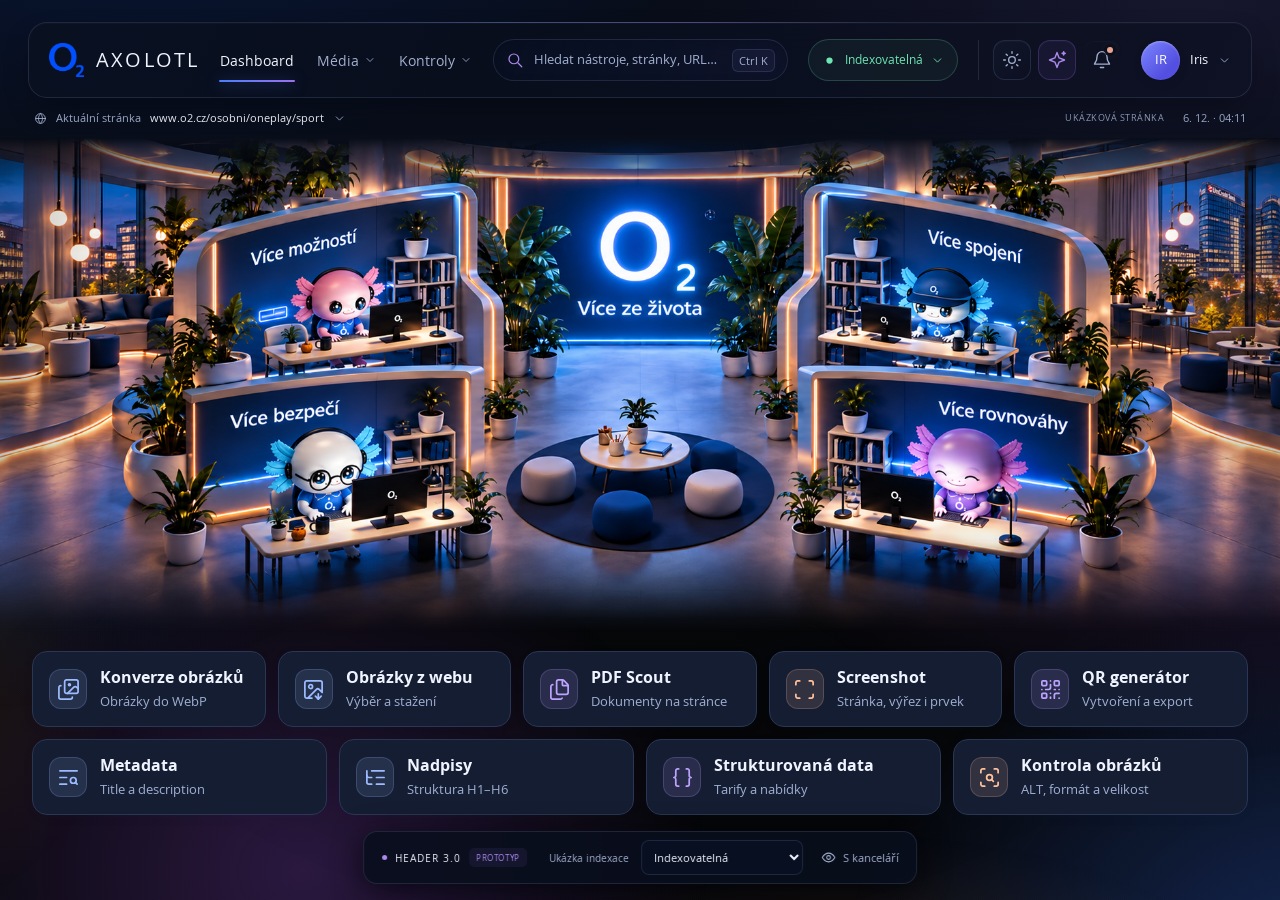
==== index.html @ 501d7411 "Publish selected header and Office fade prototype as the Pages home" ====
<!DOCTYPE html><html lang="cs" data-theme="dark" data-office-depth="soft"><head><meta charset="utf-8"><meta name="viewport" content="width=device-width,initial-scale=1"><title>O2 Axolotl · Header 3.0 — interaktivní prototyp</title><style>:root{--blue: #0050ff;--blue-hover: #0040e8;--navy: #00008c;--ink: #151d30;--text: #3d4658;--muted: #647086;--line: #e1e6ee;--pale: #f2f6ff;--soft: #d9e5ff;--cyan: #82dcfa;--green: #00a860;--red: #c1001f;--pink: #ffe0e6;--radius: 22px;--shadow: 0 5px 24px #18274505;color-scheme:light;--surface: #fff;--canvas: #eef0f4;--field: #f8faff}.target-favicon{display:block;width:24px;height:24px;object-fit:contain}*{box-sizing:border-box}body{margin:0;font-family:Inter,Segoe UI,Arial,sans-serif;color:var(--ink);background:var(--canvas);font-size:14px;line-height:1.5}button,input,select,textarea{font:inherit}button,a,input{touch-action:manipulation}button{cursor:pointer}button:disabled{cursor:not-allowed;opacity:.47}a{color:var(--theme-accent, var(--blue))}[hidden]{display:none!important}h1,h2,h3,p{margin:0}h1,h2,h3{color:var(--ink);letter-spacing:-.025em}h1{font-size:32px;line-height:1.2;font-weight:650}h2{font-size:20px;line-height:1.3;font-weight:650}h3{font-size:18px;font-weight:650}p{color:var(--text)}svg.icon{width:21px;height:21px;flex-shrink:0;vertical-align:middle}.small{font-size:14px}.muted{color:var(--muted)}.eyebrow{font-size:14px;letter-spacing:.12em;font-weight:700;color:var(--muted)}:focus-visible{outline:3px solid var(--cyan);outline-offset:3px}::selection{background:var(--soft);color:var(--theme-accent, var(--navy))}.startup{margin:12vh auto;max-width:650px;padding:40px;text-align:center;background:var(--theme-surface, white);border:1px solid var(--line);border-radius:var(--radius)}.startup h1{margin:15px}.startup p{margin-top:15px}.app-shell{display:flex;min-height:100vh}.sidebar{width:234px;position:fixed;inset:0 auto 0 0;padding:28px 16px 22px;background:var(--theme-surface, white);border-right:1px solid var(--line);display:flex;flex-direction:column;z-index:3}.brand{display:flex;align-items:center;gap:12px;background:none;border:none;text-align:left;color:var(--theme-accent, var(--navy));padding:0 10px;margin:0 0 32px}.brand-tools{font-size:25px;font-weight:620;line-height:1.15;letter-spacing:-1px}.brand-tools span{display:block;font-size:14px;font-weight:700;letter-spacing:.08em;margin-top:8px;color:var(--muted)}.nav-item{display:flex;align-items:center;gap:12px;border:0;background:transparent;color:var(--text);width:100%;border-radius:12px;padding:11px 13px;text-align:left;margin-bottom:4px;font-size:14px;font-weight:560}.nav-item .icon{width:19px;height:19px;color:var(--muted)}.nav-item:hover{background:var(--theme-surface, #f7f8fa)}.nav-item[aria-current=page]{background:var(--blue);color:#fff;box-shadow:0 4px 12px #0050ff17}.nav-item[aria-current=page] .icon{color:#fff}.sidebar-bottom{margin-top:auto;padding-top:30px}.local-note{display:flex;align-items:flex-start;gap:9px;padding:20px 14px 0;margin-top:13px;border-top:1px solid var(--theme-line, #efeff2);font-size:14px;color:var(--text)}.local-note small{display:block;color:var(--muted);margin-top:5px;font-size:14px}.local-dot{width:6px;height:6px;border-radius:50%;background:var(--green);margin-top:6px}.workspace{--workspace-canvas-width: 1530px;--workspace-gutter: 32px;margin-left:234px;width:calc(100% - 234px)}main{padding:24px var(--workspace-gutter) 18px;max-width:var(--workspace-canvas-width);margin:auto}.icon-button{height:40px;width:40px;display:inline-flex;align-items:center;justify-content:center;border:1px solid var(--line);border-radius:12px;color:var(--muted);background:var(--theme-surface, white)}.icon-button .icon{width:16px;height:16px}.icon-button:hover{color:var(--theme-accent, var(--blue));border-color:var(--soft);background:var(--pale)}.button{display:inline-flex;align-items:center;justify-content:center;gap:8px;border:1px solid transparent;border-radius:12px;min-height:42px;padding:10px 16px;font-weight:600;font-size:14px;text-decoration:none;white-space:nowrap;transition:background .15s,border .15s}.button .icon{width:17px;height:17px}.button.primary{background:var(--blue);color:#fff}.button.primary:hover:not(:disabled){background:var(--blue-hover)}.button.secondary{background:var(--theme-surface, white);border-color:var(--line);color:var(--ink)}.button.secondary:hover:not(:disabled){border-color:var(--soft);background:var(--pale)}.button.ghost{background:transparent;color:var(--muted)}.button.ghost:hover{color:var(--theme-accent, var(--blue));background:var(--pale)}.button.danger{color:var(--theme-error, var(--red));background:var(--pink)}.tool-heading{margin:28px 0 18px}.tool-heading h1{margin-bottom:8px}.tool-heading p{color:var(--muted);font-size:14px;line-height:1.65;max-width:800px}.panel{background:var(--theme-surface, white);border:1px solid var(--line);border-radius:var(--radius);padding:24px;margin-bottom:21px}.toolbar{display:flex;gap:12px;align-items:center;flex-wrap:wrap}.toolbar.between{justify-content:space-between}.toolbar.right{justify-content:flex-end}.toolbar .flex{flex:1}.check-label{display:flex;align-items:center;gap:8px;font-size:14px;color:var(--text);cursor:pointer}input[type=checkbox]{accent-color:var(--blue);width:15px;height:15px;cursor:pointer}.options-row{display:flex;gap:22px;flex-wrap:wrap;padding-top:17px}.helper{font-size:14px;line-height:1.7;color:var(--muted);margin-top:13px}.notice{border-radius:12px;padding:13px 16px;font-size:14px;line-height:1.6;margin-top:15px;overflow-wrap:anywhere}.notice.info{color:var(--theme-muted, #353570);background:var(--pale);border:1px solid var(--soft)}.notice.error{background:var(--pink);border:1px solid var(--theme-line, #ffc1ce);color:var(--theme-error, var(--red))}.notice.success{background:var(--theme-success-surface, #ebfaf3);color:var(--theme-success, #006d40);border:1px solid var(--theme-line, #b5e9d1)}.chip{font-size:14px;display:inline-flex;align-items:center;gap:5px;border-radius:999px;padding:5px 10px;white-space:nowrap;background:var(--pale);color:var(--theme-accent, var(--blue));font-weight:600}.chip.green{color:var(--theme-success, #007446);background:var(--theme-success-surface, #e9f9f1)}.chip.yellow{background:var(--theme-warning-surface, #fff6ce);color:var(--theme-warning, #806b00)}.chip.gray{background:var(--theme-surface, #f3f3f5);color:var(--muted)}.chip.red{background:var(--pink);color:var(--theme-error, var(--red))}.empty-state{text-align:center;padding:30px 20px}.empty-icon{width:44px;height:44px;border-radius:14px;background:var(--pale);color:var(--theme-accent, var(--blue));display:grid;place-items:center;margin:0 auto 12px}.empty-icon .icon{width:23px;height:23px}.empty-state h3{font-size:17px;margin-bottom:8px}.empty-state p{font-size:14px;line-height:1.8;max-width:420px;margin:auto}.table-wrap{overflow:auto;margin:20px -24px -24px;border-top:1px solid var(--line);border-radius:0 0 var(--radius) var(--radius)}table{width:100%;border-collapse:collapse;text-align:left;font-size:14px}th{font-size:14px;text-transform:none;letter-spacing:0;background:var(--field);color:var(--muted);padding:13px 12px;font-weight:650}td{padding:15px 12px;vertical-align:top;border-top:1px solid var(--theme-line, #f0f0f2)}td:first-child,th:first-child{width:43px;padding-left:23px}td:last-child{padding-right:23px}td.filename{max-width:310px;min-width:150px}td.filename strong{color:var(--ink);font-size:14px;font-weight:600;overflow-wrap:anywhere}td.filename .url{font-size:14px;line-height:1.6;color:var(--muted);overflow-wrap:anywhere;display:block;margin-top:3px;max-width:550px}.source-cell{max-width:145px;color:var(--muted);font-size:14px;overflow-wrap:anywhere}.status-reason{font-size:14px;color:var(--muted);margin-top:5px;max-width:160px}.text-link{font-size:14px;color:var(--theme-accent, var(--blue));text-decoration:none}.text-link:hover{text-decoration:underline}.search-input{flex:1;min-width:min(170px,100%);border:1px solid var(--line);padding:13px 14px;border-radius:12px;font-size:14px;color:var(--ink);background:var(--field)}.search-input::placeholder{color:var(--muted)}.search-input:focus{outline:3px solid var(--soft);border-color:var(--blue)}.phrase-list{display:flex;flex-direction:column;gap:9px;margin-top:17px}.phrase-result{display:flex;gap:15px;align-items:center;background:var(--theme-surface, white);border:1px solid var(--line);border-radius:14px;padding:16px 17px;text-align:left;color:var(--text);font-size:14px;line-height:1.8;width:100%}.phrase-result:hover,.phrase-result.active{background:var(--pale);border-color:var(--soft)}.phrase-result mark{background:#fff2a9;color:var(--ink);padding:1px 3px;border-radius:3px;font-weight:600}.result-number{color:var(--theme-accent, var(--blue));font-size:14px;font-weight:650;min-width:24px}.phrase-result .icon{margin-left:auto;width:16px;color:var(--theme-accent, var(--blue))}.capture-modes{display:grid;grid-template-columns:repeat(3,1fr);gap:15px}.capture-mode{padding:22px;display:flex;flex-direction:column;align-items:flex-start}.capture-mode .icon{color:var(--theme-accent, var(--blue));width:27px;height:27px;margin-bottom:16px}.capture-mode strong{font-size:16px;color:var(--ink);font-weight:650}.capture-mode span{color:var(--muted);font-size:14px;line-height:1.7;margin-top:7px}.capture-mode .mode-action{color:var(--theme-accent, var(--blue));font-size:14px;font-weight:600;margin-top:16px}.preview-header{display:flex;justify-content:space-between;align-items:center;gap:15px;margin-bottom:17px}.preview-header h2{font-size:18px}.image-preview{background:repeating-conic-gradient(#f3f3f5 0% 25%,#fff 0% 50%) 50% / 18px 18px;border:1px solid var(--line);border-radius:12px;padding:23px;display:flex;justify-content:center;max-height:570px;overflow:auto;align-items:flex-start}.image-preview img{display:block;max-width:100%;height:auto;box-shadow:0 4px 24px #00001e1a;object-fit:contain}.preview-actions{display:flex;justify-content:flex-end;gap:11px;margin-top:20px}.progress-wrap{display:flex;align-items:center;gap:14px;padding:22px;background:var(--pale);border-radius:12px;margin-top:20px;font-size:14px;color:var(--theme-accent, var(--navy))}.spinner{width:18px;height:18px;border:2px solid var(--soft);border-top-color:var(--blue);border-radius:50%;animation:spin .75s linear infinite;flex-shrink:0}@keyframes spin{to{transform:rotate(360deg)}}#toast{position:fixed;bottom:25px;right:28px;max-width:460px;border-radius:11px;background:var(--navy);color:#fff;box-shadow:0 10px 30px #00001e26;padding:15px 20px;font-size:14px;z-index:100;overflow-wrap:anywhere}#toast.error{background:var(--red)}dialog{width:min(640px,90vw);max-height:85vh;overflow:auto;border:1px solid var(--line);border-radius:19px;padding:28px;box-shadow:0 20px 100px #00001e33;color:var(--text)}dialog::backdrop{background:#00001e50;backdrop-filter:blur(3px)}.dialog-heading{display:flex;justify-content:space-between;align-items:flex-start;margin-bottom:16px;gap:15px}.dialog-heading .eyebrow{color:var(--theme-accent, var(--blue));margin-bottom:8px}.dialog-close{font-size:24px;flex-shrink:0}.target-list{display:flex;flex-direction:column;gap:9px;margin-top:20px}.target-option{display:flex;flex-direction:column;gap:5px;align-items:flex-start;padding:15px;border:1px solid var(--line);border-radius:10px;background:var(--theme-surface, white);text-align:left}.target-option:hover{border-color:var(--blue);background:var(--pale)}.target-option strong{font-size:14px;color:var(--theme-accent, var(--navy))}.target-option span{font-size:14px;color:var(--muted);word-break:break-all}.help-content h3{margin:23px 0 8px;font-size:16px}.help-content p{font-size:14px;line-height:1.9}.helper kbd{background:var(--theme-surface, white);border:1px solid var(--line);border-radius:4px;padding:0 5px}@media(min-width:1550px){main{padding-top:38px}}@media(max-width:1100px){.sidebar{width:200px;padding-inline:13px}.workspace{--workspace-gutter: 25px;margin-left:200px;width:calc(100% - 200px)}.capture-modes{gap:9px}.capture-mode{padding:15px}}@media(max-width:800px){.sidebar{width:74px;padding:24px 10px}.brand{padding:0;margin:0 0 35px}.brand-tools,.nav-item>span,.local-note{display:none}.nav-item{justify-content:center;padding:15px}.workspace{--workspace-gutter: 20px;margin-left:74px;width:calc(100% - 74px)}main{padding:20px var(--workspace-gutter)}.capture-modes{grid-template-columns:1fr}.capture-mode{display:grid;grid-template-columns:32px 1fr;gap:4px 13px}.capture-mode .icon{grid-row:1/4;margin:4px 0 0}.capture-mode span{margin-top:0}.capture-mode .mode-action{margin-top:8px}.preview-header{align-items:flex-start;flex-direction:column}.preview-actions{flex-wrap:wrap}.source-cell{display:none}.panel{padding:18px}.table-wrap{margin-inline:-18px;margin-bottom:-18px}.options-row{gap:12px}.tool-heading h1{font-size:30px}}@media(prefers-reduced-motion:reduce){*{animation-duration:.01ms!important;transition:none!important;scroll-behavior:auto!important}}.find-tabs{display:inline-flex;gap:5px;background:var(--theme-field, #e2e7ef);border:0;padding:5px;border-radius:14px;margin-top:24px}.find-tabs .button{background:transparent;border-color:transparent;color:var(--muted);padding:10px 20px}.find-tabs .button[aria-selected=true]{background:var(--theme-surface, white);color:var(--theme-accent, var(--blue));box-shadow:0 2px 6px #00008c0d}.site-form-grid{display:grid;grid-template-columns:repeat(2,minmax(0,1fr));gap:18px}.site-wide{grid-column:1/-1}.site-field{display:flex;flex-direction:column;gap:8px;min-width:0}.site-label{font-size:14px;font-weight:650;color:var(--ink)}.site-input{display:block;width:100%;min-width:0;background:var(--field);border:1px solid var(--line);color:var(--ink);border-radius:12px;padding:11px 12px;font:inherit}.site-input::placeholder{color:var(--muted)}.site-input:focus{outline:3px solid var(--soft);border-color:var(--blue)}.site-input:disabled{background:var(--theme-surface, #f7f8fa);color:var(--theme-muted, #73737d)}.site-field textarea{resize:vertical;min-height:95px}.site-modes{min-width:0;border:0;padding:0;margin:18px 0 0;display:flex;flex-wrap:wrap;gap:4px 32px}.site-modes legend{margin-bottom:4px}.site-mode{display:flex;gap:9px;align-items:flex-start;min-height:44px;padding:6px 0;cursor:pointer;max-width:100%}.site-mode input{margin:3px 0 0;width:15px;height:15px;flex:none}.site-mode strong{display:block;color:var(--text);font-size:14px;font-weight:600}.site-mode small{display:block;font-size:14px;color:var(--muted);margin-top:2px;line-height:1.5}.site-advanced{border-top:1px solid var(--line);margin-top:23px;padding-top:16px}.site-advanced summary{cursor:pointer;font-weight:600;font-size:14px;color:var(--theme-accent, var(--blue));padding:4px 0}.site-advanced[open] .site-form-grid{margin-top:18px}.site-actions{margin-top:23px}.site-progress h2,.site-results h2{font-size:19px}.site-stats{display:grid;grid-template-columns:repeat(5,minmax(0,1fr));gap:13px;margin-top:22px}.site-stat{background:var(--theme-surface, #f7f8fa);padding:16px 14px;border-radius:16px;min-width:0}.site-stat.emphasized{background:var(--pale);border:1px solid var(--soft)}.site-stat strong{display:block;font-size:27px;line-height:1.15;font-weight:650;letter-spacing:-1px;color:var(--ink);overflow-wrap:anywhere}.site-stat span{display:block;margin-top:7px;color:var(--muted);font-size:14px}.site-progress-bar{display:block;width:100%;height:7px;margin-top:23px;border:0;border-radius:8px;overflow:hidden;background:var(--pale);accent-color:var(--blue)}.site-progress-bar::-webkit-progress-bar{background:var(--pale)}.site-progress-bar::-webkit-progress-value{background:var(--blue);border-radius:8px}.site-current{font:11px/1.7 Consolas,monospace;color:var(--muted);text-overflow:ellipsis;white-space:nowrap;overflow:hidden;margin-top:4px;min-height:17px}.site-result-options{margin-top:18px;justify-content:space-between}.site-result-options select{width:auto;max-width:100%;font-size:14px}.site-table-area{margin-top:18px;max-width:100%}.site-table{table-layout:fixed}.site-table th:nth-child(1){width:30%;padding-left:0}.site-table th:nth-child(2){width:9%}.site-table th:nth-child(3){width:39%}.site-table th:nth-child(4){width:22%}.site-table td{padding-block:20px;overflow-wrap:anywhere}.site-table td:first-child{padding-left:0;width:auto}.site-table td:last-child{padding-right:0}.site-page-cell strong{color:var(--theme-accent, var(--navy));font-weight:600;font-size:14px;display:block}.site-page-cell a,.site-page-cell small{display:block;font-size:14px;line-height:1.65;margin-top:6px}.site-context-cell{font-size:14px;line-height:1.9}.site-context-cell mark{background:#fff0a0;padding:2px 3px;color:var(--ink);border-radius:3px}.site-action-cell .button{white-space:normal;text-align:left;padding:8px 11px;font-size:14px;line-height:1.5;min-height:0}.site-pager{margin-top:14px;padding-top:15px;border-top:1px solid var(--line)}.site-pager .helper{margin:0;font-size:14px}.site-form .notice,.site-progress .notice{font-size:14px}@media(max-width:1050px){.site-stats{gap:7px}.site-stat{padding:12px 9px}.site-stat strong{font-size:23px}.site-stat span{font-size:14px}.site-table th:nth-child(1){width:28%}.site-table th:nth-child(3){width:38%}.site-table th:nth-child(4){width:25%}}@media(max-width:650px){.site-form-grid,.site-modes{grid-template-columns:1fr}.site-stats{grid-template-columns:repeat(3,minmax(0,1fr))}.site-table th:nth-child(2){display:none}.site-table th:nth-child(1){width:35%}.site-table th:nth-child(3){width:40%}.site-table th:nth-child(4){width:25%}.site-table td{padding:12px 6px}.site-context-cell{font-size:14px}.site-action-cell .button{font-size:14px;padding:7px}.find-tabs .button{padding-inline:15px}.site-results .toolbar{gap:8px}.site-pager{align-items:flex-start}}.site-mode:has(input:disabled){opacity:.6;cursor:not-allowed}.site-cache{background:var(--theme-field, #f2f6ff);border-color:var(--theme-line, #d9e5ff)}.site-cache .toolbar.between{align-items:flex-start}.site-cache h2{margin:0 0 8px}.site-cache .helper{max-width:800px}.site-stats-classified{grid-template-columns:repeat(6,minmax(0,1fr))}.site-table.site-classified-table{min-width:760px;table-layout:fixed}.site-classified-table th:nth-child(1){width:28%}.site-classified-table th:nth-child(2),.site-classified-table th:nth-child(3){width:12%;text-align:center}.site-classified-table th:nth-child(4){width:48%}.site-classified-table .site-category-count{text-align:center;vertical-align:top}.site-category-count.text{color:var(--theme-accent, #00008c);background:var(--theme-field, #f2f6ff)}.site-page-cell small{display:block;font-size:14px;line-height:1.6;margin-top:5px}.site-row-actions{margin-top:13px;gap:6px}.site-row-actions .button{font-size:14px;padding:8px 10px}.site-evidence{border:1px solid var(--theme-line, #d9e5ff);border-radius:20px;background:var(--theme-surface, #fff);color:var(--theme-accent, #00001e);padding:26px;max-width:780px;width:calc(100% - 40px);max-height:85vh;overflow:auto;box-shadow:0 20px 70px #00001e33}.site-evidence::backdrop{background:#00001e88}.site-evidence h2{margin:0;font-size:21px}.site-evidence-part{border-top:1px solid var(--theme-line, #e4e4e5);padding:16px 0}.site-evidence-part h3{font-size:14px;overflow-wrap:anywhere;margin:10px 0;color:var(--theme-ink, #3c3c46)}.site-evidence-part pre{white-space:pre-wrap;overflow-wrap:anywhere;font:13px/1.7 ui-monospace,monospace;background:var(--theme-surface, #f3f3f5);border-radius:10px;padding:14px}.site-evidence mark{background:#fadc00;color:#00001e}@media(max-width:1100px){.site-stats-classified{grid-template-columns:repeat(3,minmax(0,1fr))}}@media(max-width:700px){.site-classified-table th:nth-child(2),.site-classified-table td:nth-child(2){display:table-cell}.site-stats-classified{grid-template-columns:repeat(2,minmax(0,1fr))}}.site-results,.site-table-area{min-width:0}.site-table-area{max-width:100%;overflow-x:auto;overscroll-behavior-inline:contain}.command-result{border:1px solid var(--line);border-radius:18px;padding:18px;margin-top:14px;background:var(--field)}.command-result h3{color:var(--theme-accent, var(--navy, #00008c));font-size:17px;overflow-wrap:anywhere;margin:0 0 7px}.command-result .helper{overflow-wrap:anywhere}.tool-help{border-top:1px solid var(--line);padding-top:14px;margin-top:18px;font-size:14px;color:var(--muted)}.tool-help>summary{cursor:pointer;color:var(--text);font-weight:500;padding:4px 0}.tool-help-content{display:grid;gap:10px;padding-top:12px;line-height:1.7;overflow-wrap:anywhere}.tool-help-content p{color:var(--muted)}.tool-help-content .helper{margin:0}.tool-context{display:flex;align-items:center;gap:12px;flex-wrap:wrap;margin-bottom:22px}.twin-launch-label{font-weight:600;display:block;font-size:15px}#twin-url{display:block;width:100%;margin:10px 0 20px}#command-form>.toolbar{margin-top:20px}@media(max-width:600px){.tool-heading h1{font-size:28px}.toolbar>.search-input{flex-basis:100%}.button{white-space:normal}.tool-context,.site-stats-classified{gap:8px}}@media(min-width:1920px){.workspace{--workspace-canvas-width: 1800px}main{padding-top:24px}.tool-heading{margin:16px 0 12px}}.brand-logo{display:block;width:44px;height:44px;object-fit:contain;flex-shrink:0}.sidebar{overflow-y:auto}.nav-category+.nav-category{margin-top:20px}.nav-category-title{margin:0 13px 9px;font-size:14px;line-height:1.4;font-weight:600;letter-spacing:.04em;color:var(--muted)}.workspace-board{min-width:0;margin-bottom:22px}.workspace-board>.notice{margin:0 0 18px}.workspace-grid{display:grid;grid-template-columns:repeat(2,minmax(0,1fr));gap:20px;align-items:start}.workspace-card{position:relative;min-width:0;border:1px solid var(--line);border-radius:var(--radius);background:var(--surface);box-shadow:var(--shadow);overflow:hidden}.workspace-card-wide{grid-column:1/-1}.workspace-card-heading{display:flex;align-items:center;justify-content:space-between;gap:12px;min-height:58px;padding:21px 24px 10px;background:transparent}.workspace-card-title{font-size:16px;line-height:1.4;letter-spacing:-.02em;font-weight:650;margin:0;min-width:0;overflow-wrap:anywhere;color:var(--ink)}.workspace-card-body{min-width:0}.workspace-card-body>.panel,.metadata-tool .workspace-card-body>.metadata-panel{border:0;border-radius:0;margin:0;box-shadow:none;background:transparent;padding:14px 24px 24px}.workspace-card-body>.convert-comparison{border:0;border-radius:0;margin:0;padding:14px 24px 24px;background:transparent}.workspace-card-body .convert-settings>.toolbar h2,.workspace-card-body>.convert-comparison>.toolbar h2{display:none}.metadata-tool .metadata-results:not(:empty){margin-bottom:20px}.metadata-tool .metadata-results:empty{margin:0}.workspace-sr-only{position:absolute;width:1px;height:1px;padding:0;margin:-1px;overflow:hidden;clip:rect(0,0,0,0);white-space:nowrap;border:0}@media(max-width:1100px){.workspace-grid{grid-template-columns:minmax(0,1fr)}}@media(max-width:800px){.brand{justify-content:center;padding:0;gap:0;margin:0 0 30px}.brand-logo{width:41px;height:41px}.nav-category-title{position:absolute;width:1px;height:1px;overflow:hidden;clip:rect(0,0,0,0);white-space:nowrap;margin:0}.nav-category+.nav-category{border-top:1px solid var(--line);padding-top:15px;margin-top:15px}.nav-item{padding-inline:12px}.workspace-card-heading{padding:18px 18px 8px}.workspace-card-body>.panel,.metadata-tool .workspace-card-body>.metadata-panel,.workspace-card-body>.convert-comparison{padding:12px 18px 18px}.workspace-card-title{font-size:15px}}@media(max-width:480px){.workspace-card-heading{flex-wrap:wrap;gap:6px}.workspace-card-body .toolbar .button{white-space:normal}.workspace-card-body .search-input{min-width:0;width:100%;flex-basis:100%}}:root{--o2-color-brand-700: #0040e8;--o2-color-ai-violet-700: #5b35d5;--o2-color-ai-pink-300: #fa96ff;--radius-button: 999px;--radius-input: 999px;--radius-action-card: 22px;--radius-navigation: 22px;--radius-upload: 22px;--space-card-content: 16px;--space-title-pair: 2px;--upload-border-width: 2px;--color-warning: #fadc00}::selection{background:var(--blue);color:#fff}.button,.icon-button{border-radius:var(--radius-button)!important}#app :is(input:not([type]),input[type=text],input[type=search],input[type=url],input[type=email],input[type=tel],input[type=password],input[type=number],select:not([multiple])){border-radius:var(--radius-input)}#app textarea{border-radius:var(--radius);padding:16px 20px}#app :is(.phrase-field,.phrase-field-inner){border-radius:var(--radius-input)}#app .phrase-input-clear{border-radius:50%}#app :is(.workspace-card,.image-download-card,.command-result,.metadata-share-card){border-radius:var(--radius)}#app :is(input[type=checkbox],input[type=radio]):not(.convert-mode input){accent-color:#647086}#app :is(input[type=checkbox],input[type=radio]):focus-visible{outline:2px solid var(--blue);outline-offset:3px}.home-phrase-form{align-items:center}#app .workspace-board .workspace-card-heading>.workspace-card-title{color:var(--theme-accent, var(--blue));font-size:22px;line-height:1.2;text-transform:uppercase}#app .workspace-board .workspace-card>.workspace-card-heading{min-height:0;padding-bottom:0;gap:8px}#app .workspace-card-body{--card-content-gap: var(--space-card-content)}#app .workspace-card-body:has(>*>.card-title-pair:first-child){--card-content-gap: var(--space-title-pair)}#app .workspace-card-body>:is(.panel,.metadata-panel,.home-widget,.convert-comparison,.phrase-query-card,.qr-form,.qr-result){padding-top:var(--card-content-gap)}.workspace-card-body h2{text-transform:uppercase}#app .workspace-card-body>.panel>.card-title-pair{align-items:flex-start}#app .workspace-board:not([data-workspace=home-dashboard-v2])>.workspace-grid>.workspace-card>.workspace-card-heading{display:none}#app .workspace-board:not([data-workspace=home-dashboard-v2])>.workspace-grid>.workspace-card>.workspace-card-body{--card-content-gap: 24px}#app .workspace-board:not([data-workspace=home-dashboard-v2]) .workspace-card-body :is(h2.card-title-pair,.card-title-pair h2){display:none}#app .workspace-board:not([data-workspace=home-dashboard-v2]) .workspace-card-body :is(#command-progress,.twin-similar)>h2{display:none}#app .workspace-board:not([data-workspace=home-dashboard-v2]) .preview-header .helper{margin-top:0}.card-summary{margin:0;font-size:14px;line-height:1.6;color:var(--muted)}@media(max-width:800px){#app .workspace-board:not([data-workspace=home-dashboard-v2])>.workspace-grid>.workspace-card>.workspace-card-body{--card-content-gap: 18px}}.action-card{border:1px solid var(--line);border-radius:var(--radius-action-card);background:var(--field);color:var(--ink);text-align:left}.action-card:hover:not(:disabled){background:var(--field);border-color:var(--blue)}.action-card:focus-visible{outline:2px solid var(--blue);outline-offset:3px}.navigation-item{display:flex;align-items:center;gap:12px;min-width:0;min-height:66px;padding:12px;border:1px solid var(--line);border-radius:var(--radius-navigation);background:var(--field);color:var(--theme-accent, var(--blue));text-align:left;text-decoration:none;transition:transform .16s ease}.navigation-item:hover:not(:disabled){transform:scale(.98)}.navigation-item:active:not(:disabled){transform:scale(.96)}@media(prefers-reduced-motion:reduce){.navigation-item{transition:none}.navigation-item:is(:hover,:active){transform:none}}.navigation-item:focus-visible{outline:2px solid var(--blue);outline-offset:2px}.navigation-item strong{display:block;font-size:14px;text-transform:uppercase;letter-spacing:.025em;line-height:1.45;color:inherit}.navigation-item>.navigation-copy{min-width:0;overflow-wrap:anywhere}.navigation-icon{display:grid;place-items:center;width:36px;height:36px;flex-shrink:0;border-radius:999px;background:var(--blue);color:#fff}@media(max-width:600px){.navigation-item{gap:8px;padding:10px 8px}.navigation-item strong{font-size:14px}}@media(max-width:480px){.home-quick-grid{grid-template-columns:minmax(0,1fr)}}.dropzone{border:var(--upload-border-width) dashed var(--blue);border-radius:var(--radius-upload);background:var(--surface);color:var(--ink)}.dropzone:hover,.dropzone:focus-visible,.dropzone:focus-within,.dropzone.dragging,.dropzone.home-dragover{background:var(--surface);border-color:var(--blue-hover)}.dropzone:focus-visible,.dropzone:focus-within,.dropzone.dragging,.dropzone.home-dragover{outline:2px solid var(--blue);outline-offset:3px}.notice.info{background:var(--blue);border-color:var(--blue);color:#fff}.notice.warning{width:fit-content;max-width:min(100%,68ch);padding:2px 0 2px 12px;margin-block:12px;border:0;border-inline-start:2px solid #c18a12;border-radius:0;background:transparent;color:var(--ink);font-size:14px;line-height:1.6;white-space:pre-line}.notice.error{background:var(--red);border-color:var(--red);color:#fff}.notice.success{background:var(--green);border-color:var(--green);color:#000}.notice :is(p,a,strong,small,h2,h3,.helper,.muted){color:inherit}.notice a{text-decoration:underline}.chip,.metadata-tool .chip.blue{background:var(--blue);color:#fff}.chip.green{background:var(--green);color:#000}.chip.yellow{background:var(--color-warning);color:#000}.chip.red{background:var(--red);color:#fff}.chip.gray{background:var(--muted);color:#fff}.button.danger{background:var(--red);border-color:var(--red);color:#fff}.button.danger:hover:not(:disabled){background:#99001a}.workspace{container-type:inline-size}.app-header{min-width:0;border-bottom:1px solid var(--theme-line, #e5eaf3);background:var(--theme-surface, #fff)}.app-header-inner{display:grid;align-items:center;grid-template-columns:auto minmax(0,1fr) auto;gap:24px;min-width:0;max-width:var(--workspace-canvas-width);margin-inline:auto;padding:16px var(--workspace-gutter)}.header-identity{display:flex;align-items:center;gap:12px;min-width:0}.header-tool-icon{display:grid;place-items:center;width:40px;height:40px;flex:none;border-radius:12px;background:var(--theme-soft, #edf3ff);color:var(--theme-accent, #0050ff)}.header-tool-icon .icon{width:23px;height:23px}.app-header .header-title{margin:0;max-width:260px;font-size:17px;line-height:1.3;letter-spacing:-.035em;color:var(--theme-accent, #0050ff);font-weight:700;text-transform:uppercase;overflow-wrap:anywhere}.header-source{display:flex;align-items:center;gap:10px;min-width:0;width:100%;max-width:560px;border-left:1px solid var(--theme-line, #e5eaf3);padding-left:20px}.header-source[hidden]{display:none}.header-source-button{display:flex;align-items:center;gap:10px;min-width:0;flex:1;min-height:52px;padding:8px;border:1px solid transparent;border-radius:12px;background:transparent;color:var(--theme-ink, #18213a);font:inherit;text-align:left;cursor:pointer;transition:background .16s,border-color .16s}.header-source-button:hover:not(:disabled){background:var(--theme-soft, #eff4ff);border-color:var(--theme-line, #a8c0ff)}.header-source-button:focus-visible{outline:2px solid #0050ff;outline-offset:3px}.header-source-button:disabled{cursor:wait;opacity:.65}.header-site-icon{display:grid;place-items:center;flex:none;width:34px;height:34px;border-radius:999px;background:#0050ff;color:#fff}.header-site-icon>.icon,.header-site-icon>img{width:22px;height:22px}.header-target-copy{display:grid;gap:3px;min-width:0;flex:1}.header-target-copy strong{color:inherit;font-size:14px;font-weight:600;overflow:hidden;text-overflow:ellipsis;white-space:nowrap}.header-target-meta{display:flex;flex-wrap:wrap;align-items:center;gap:4px 10px;margin-bottom:3px;font-size:14px;line-height:1.4}.header-target-label{color:var(--theme-muted, #62708b);font-weight:600;letter-spacing:.07em;text-transform:uppercase}.header-connection{display:inline-flex;align-items:center;gap:5px;color:var(--theme-success, #168052);white-space:nowrap}.header-connection[data-state=connecting]{color:var(--theme-warning, #8a6200)}.header-connection[data-state=offline]{color:var(--theme-error, #b12c40)}.header-path{display:block;overflow:hidden;text-overflow:ellipsis;white-space:nowrap;font-size:14px;color:var(--theme-muted, #62708b)}.header-chevron.icon{width:16px;height:16px;flex:none;color:var(--theme-accent, #0050ff)}.header-actions{display:flex;justify-content:flex-end;align-items:center;gap:20px}.header-clock{display:grid;gap:3px;text-align:right;white-space:nowrap;font-variant-numeric:tabular-nums;line-height:1.3}.header-hours{font-size:15px;font-weight:600;color:var(--theme-ink, #18213a)}.header-date{color:var(--theme-muted, #748097);font-size:14px}.header-source>.ds-action{flex:none}.app-header--local .app-header-inner{grid-template-columns:minmax(0,1fr) auto}#target-dialog{width:min(600px,calc(100% - 32px));max-height:calc(100dvh - 32px)}#target-list .target-option{width:100%;min-width:0}#target-list .target-option[aria-pressed=true]{border-color:#0050ff;background:var(--theme-field, #f1f5ff)}#target-list .target-option strong,#target-list .target-option span{overflow-wrap:anywhere}@container (max-width: 850px){.app-header-inner{grid-template-columns:minmax(0,1fr) auto;gap:20px}.header-source{grid-column:1 / -1;grid-row:2;border-left:0;padding-left:0}.header-actions{grid-column:2;grid-row:1}}@container (max-width: 500px){.app-header-inner{gap:18px 12px}.header-identity{gap:9px}.header-tool-icon{width:32px;height:32px;border-radius:10px}.header-tool-icon .icon{width:19px;height:19px}.app-header .header-title{font-size:14px}.header-clock{display:none}.header-actions{gap:0}.header-source{gap:8px}.header-source-button{gap:8px;padding-inline:0 4px}.header-source .header-site-icon{display:none}.header-target-copy strong{font-size:14px}}@container (max-width: 340px){.app-header-inner{padding-block:12px;gap:16px 10px}.header-identity{gap:7px}.header-tool-icon{width:28px;height:28px}.app-header .header-title{font-size:14px}.header-target-label{letter-spacing:.04em;white-space:nowrap}}@media(prefers-reduced-motion:reduce){.header-source-button{transition:none}}#app.app-shell{display:block;min-height:100vh}#app>.workspace{margin-left:0;width:100%;min-width:0;--workspace-canvas-width:1280px;--workspace-gutter:40px;container-type:inline-size}#app .studio-topbar{display:flex;align-items:center;gap:24px;min-height:88px;padding:18px 40px;border-bottom:1px solid var(--line);background:var(--canvas)}#app .brand{display:inline-flex;align-items:center;gap:11px;flex:none;margin:0;padding:0;border:0;background:transparent;color:var(--ink)}#app .brand-logo{width:44px;height:44px;object-fit:contain}#app .brand-tools{display:inline;font-size:25px;font-weight:700;letter-spacing:-1px;line-height:1.2;color:var(--ax-heading)}#app .brand-dot{display:inline;margin:0;font:inherit;letter-spacing:inherit;color:var(--theme-accent)}#app .studio-navigation{display:flex;align-items:center;gap:4px;margin-left:auto;min-width:0}#app .studio-navigation .nav-item{display:flex;align-items:center;justify-content:center;gap:7px;flex:none;width:auto;margin:0;min-height:42px;padding:10px 11px;border-radius:10px;color:var(--muted);font-size:14px;font-weight:500;line-height:1.4;text-decoration:none;white-space:nowrap;background:transparent;box-shadow:none}#app .studio-navigation .nav-item>.icon{display:none;color:inherit}#app .studio-navigation .nav-item:focus-visible{outline-offset:-3px}#app .studio-navigation .nav-item:hover{background:var(--field);color:var(--ink)}#app .studio-navigation .nav-item[aria-current=page]{background:var(--pale);color:var(--theme-accent);font-weight:650}#app .studio-global-actions{display:flex;align-items:center;gap:8px;flex:none;padding-left:18px;border-left:1px solid var(--line)}#app #main{width:100%;max-width:var(--workspace-canvas-width);margin:0 auto;padding:32px var(--workspace-gutter) 40px}#app .page-workspace,#app .page-tools{max-width:none;min-width:0;width:100%}#app .app-header{position:relative;top:auto;margin:0;border-radius:0;border-bottom:1px solid var(--line);background:var(--surface);box-shadow:none}#app .app-header-inner{display:flex;align-items:center;gap:20px;min-height:66px;max-width:var(--workspace-canvas-width);margin:auto;padding:9px var(--workspace-gutter)}#app .header-identity{display:flex;align-items:center;gap:8px;min-width:0;flex:0 1 auto;border:0;padding:0}#app .header-tool-icon{display:none}#app .header-title{text-transform:none;color:var(--muted);font-size:14px;font-weight:500;letter-spacing:0;line-height:1.4;overflow-wrap:normal;white-space:nowrap}#app .header-source{display:flex;align-items:center;gap:8px;flex:1;min-width:0;max-width:520px;margin-left:auto;border:0;padding:0}#app .header-source-button{display:flex;align-items:center;gap:10px;width:100%;min-width:0;min-height:46px;padding:5px 8px;border:1px solid transparent;border-radius:9px;background:transparent;color:var(--ink);text-align:left}#app .header-source-button:hover:not(:disabled){border-color:var(--line);background:var(--field)}#app .header-site-icon{display:grid;place-items:center;width:34px;height:34px;flex:none;background:var(--pale);color:var(--theme-accent);border-radius:9px}#app .header-site-icon :is(.icon,img){width:20px;height:20px}#app .header-target-copy{display:flex;flex-direction:column;gap:2px;min-width:0;flex:1}#app .header-target-copy strong{display:none}#app .header-target-meta{display:flex;align-items:center;gap:10px;margin:0;min-width:0}#app .header-target-label{color:var(--muted);font-size:14px;font-weight:400;text-transform:none;letter-spacing:0}#app .header-path{color:var(--ink);font-size:14px;font-weight:600;white-space:nowrap;overflow:hidden;text-overflow:ellipsis}#app .header-connection{font-size:14px;color:var(--theme-success);background:transparent}#app .header-connection[data-state=offline]{color:var(--theme-error)}#app .header-connection[data-state=connecting]{color:var(--muted)}#app .header-chevron{width:14px;height:14px;flex:none;color:var(--muted)}#app .header-actions{display:flex;align-items:center;gap:8px;margin-left:auto;flex:none}#app :is(#help-button,#theme-toggle,#target-open){display:grid;place-items:center;width:38px;height:38px;min-height:38px;padding:9px;flex:none;border:1px solid var(--line);border-radius:11px;color:var(--text);background:transparent;box-shadow:none}#app :is(#help-button,#theme-toggle,#target-open):hover:not(:disabled){background:var(--pale);color:var(--theme-accent)}#app :is(#help-button,#theme-toggle,#target-open) :is(.icon,.ds-action__icon){width:18px;height:18px}#app #theme-toggle .theme-label{display:none}#app .app-header--local .header-identity{display:flex}@media(min-width:1600px){#app .studio-topbar{padding-inline:56px}#app .studio-navigation{gap:10px}#app .studio-navigation .nav-item{font-size:14px}}@media(max-width:1150px){#app .studio-topbar{gap:16px;padding-inline:24px}#app .studio-navigation{gap:0}#app .studio-navigation .nav-item{font-size:14px;padding:10px 8px}#app .studio-global-actions{padding-left:12px}#app>.workspace{--workspace-gutter:28px}}@media(max-width:1000px){#app .studio-topbar{flex-wrap:wrap;gap:12px 16px;padding:18px 24px 0}#app .studio-global-actions{margin-left:auto;border:0;padding-left:0}#app .studio-navigation{order:3;flex-basis:100%;margin:0;gap:5px;overflow-x:auto;padding:3px 3px 12px;scrollbar-width:thin;scroll-padding-inline:3px}#app .studio-navigation .nav-item{padding:10px 12px;font-size:14px}#app .studio-navigation .nav-item>.icon{display:block;width:16px;height:16px;flex:none}}@media(max-width:600px){#app>.workspace{--workspace-gutter:18px}#app .studio-topbar{padding:16px 18px 0;gap:11px 12px}#app .brand-logo{width:37px;height:37px}#app .brand-tools{font-size:23px}#app .brand{gap:8px}#app .studio-global-actions{gap:6px}#app .studio-navigation{gap:4px;padding-bottom:10px}#app .studio-navigation .nav-item{min-height:40px;padding:10px;font-size:14px}#app .app-header-inner{flex-wrap:wrap;gap:8px;min-height:58px}#app .header-identity{order:0}#app .header-actions{order:1}#app .header-source{order:2;flex-basis:100%;max-width:none}#app .header-source-button{padding:3px 0}#app .header-target-meta{gap:8px}#app #main{padding-top:24px}}.convert-comparison{margin-top:22px;border-top:1px solid var(--line);padding-top:22px;min-width:0}.convert-comparison>.toolbar .helper{margin:0}.compare-labels{display:flex;justify-content:space-between;gap:20px;margin:19px 0 12px}.compare-labels>div{display:flex;flex-direction:column;gap:5px;min-width:0}.compare-labels>div:last-child{text-align:right}.compare-labels strong{font-size:14px;letter-spacing:.035em;color:var(--theme-accent, var(--navy))}.compare-labels span{font-size:14px;color:var(--muted);overflow-wrap:anywhere}.compare-stage{position:relative;isolation:isolate;width:100%;height:clamp(280px,52vh,560px);overflow:hidden;border-radius:11px;background:repeating-conic-gradient(#e7eaf1 0% 25%,#f7f8fb 0% 50%) 0 0 / 20px 20px;touch-action:none;cursor:grab;user-select:none;outline-offset:3px}.compare-stage:focus-visible{outline:3px solid var(--blue)}.compare-stage.compare-dragging{cursor:grabbing}.compare-layer{position:absolute;inset:0;overflow:hidden;pointer-events:none}.compare-layer img{position:absolute;top:0;left:0;max-width:none;max-height:none;display:block;user-select:none;pointer-events:none;transform-origin:0 0}.compare-pixelated .compare-layer img{image-rendering:pixelated}.compare-blank{position:absolute;inset:0;display:grid;place-items:center;padding:25px;text-align:center;font-size:14px;line-height:1.8;color:var(--muted);background:#f7f8fbe8}.compare-divider{position:absolute;top:0;bottom:0;width:2px;z-index:2;background:#fff;box-shadow:0 0 0 1px #0034a84d;cursor:ew-resize;touch-action:none;outline:none}.compare-divider:before{content:"";position:absolute;inset:0 -13px}.compare-handle{position:absolute;top:calc(50% - 22px);left:0;display:grid;place-items:center;width:44px;height:44px;border:3px solid white;border-radius:50%;background:var(--blue);color:#fff;box-shadow:0 3px 14px #001b5940;font-size:24px;line-height:1;font-weight:650;letter-spacing:2px}.compare-divider:focus-visible .compare-handle{outline:3px solid var(--navy);outline-offset:3px}.compare-divider:hover .compare-handle{background:var(--blue-hover)}.compare-bottom{display:flex;align-items:center;justify-content:space-between;gap:16px;flex-wrap:wrap;margin-top:12px}.compare-zoom{display:flex;align-items:center;gap:5px;flex-wrap:wrap}.compare-zoom .button{min-height:34px;padding:7px 11px;font-size:14px}.compare-zoom .button[aria-pressed=true]{background:var(--pale);color:var(--theme-accent, var(--blue))}.compare-zoom-value{min-width:60px;text-align:center;font-size:14px;color:var(--theme-accent, var(--navy));font-variant-numeric:tabular-nums}#app .converter .compare-hint{margin:0;font-size:12px;line-height:1.5;color:var(--muted);max-width:none;white-space:nowrap}.compare-status{margin-top:13px;min-height:19px}.compare-status.compare-warning{color:var(--theme-warning, #806000)}@media(max-width:650px){.compare-stage{height:330px}.compare-labels{gap:12px}.compare-labels span{font-size:14px}.compare-bottom{gap:10px}#app .converter .compare-hint{white-space:normal}.compare-zoom{gap:3px}.compare-zoom .button{padding:7px 9px}}#app #pdf-scan:not(:disabled){background:#d52b25;border-color:#d52b25;color:#fff;box-shadow:0 4px 12px #d52b2520}#app #pdf-scan:hover:not(:disabled){background:#b8221d;border-color:#b8221d}#app #pdf-scan:focus-visible{outline-color:var(--theme-error)}#app #pdf-scan{min-height:48px;padding-block:10px}.pdf-scan-icon{display:block;width:21px;height:26px;flex:none;object-fit:contain}.pdf-results-heading{display:flex;justify-content:space-between;align-items:center;gap:16px;flex-wrap:wrap;margin-bottom:20px}.pdf-results-heading:focus-visible{outline:2px solid var(--blue);outline-offset:5px;border-radius:8px}.pdf-result-count{font-size:20px;font-weight:650;line-height:1.4;color:var(--ink);margin-bottom:3px}.pdf-refresh-actions{gap:8px}.pdf-activity{display:flex;align-items:center;gap:14px;padding:12px 0;color:var(--muted);font-size:14px}.pdf-activity>p{flex:1;min-width:0;color:inherit;overflow-wrap:anywhere}.pdf-loader{position:relative;flex:none;width:32px;height:32px;--ds-loader-scale: .444444}.pdf-scout-tool .pdf-results{margin-top:0;padding-top:0;border:0}.pdf-stats{display:flex;flex-wrap:wrap;gap:8px 22px;padding:12px 16px;border:1px solid var(--line);border-radius:22px;background:var(--field);font-size:14px;color:var(--muted);margin:16px 0 10px}.pdf-stats strong{color:var(--ink)}.pdf-selection{display:flex;align-items:center;gap:16px;flex-wrap:wrap}.pdf-selection-toolbar{position:sticky;top:12px;z-index:2;background:var(--theme-surface, #fff);padding:12px 0}.pdf-scout-tool .pdf-table-wrap{margin:6px 0 0;border:1px solid var(--line);border-radius:22px;overflow:hidden}.pdf-table-wrap table{table-layout:fixed;width:100%}.pdf-table-wrap th:first-child{width:46px}.pdf-table-wrap th:nth-child(2){width:48%}.pdf-table-wrap th:nth-child(3){width:13%}.pdf-table-wrap th:last-child{width:100px}.pdf-table-wrap td,.pdf-table-wrap th{padding:14px 12px;overflow-wrap:anywhere}.pdf-table-wrap td:first-child{text-align:center}.pdf-table-wrap .filename>strong{display:block;line-height:1.5;margin-bottom:6px}.pdf-table-wrap .url{white-space:normal;overflow-wrap:anywhere;word-break:break-word}.pdf-assets{display:flex;flex-wrap:wrap;gap:6px;margin:0 0 8px}.pdf-asset{display:inline-flex;flex-wrap:wrap;align-items:baseline;gap:4px;max-width:100%;padding:3px 8px;border:1px solid var(--line);border-radius:8px;background:var(--field);color:var(--muted);font-size:14px;line-height:1.5}.pdf-asset code{color:var(--ink);font-size:14px;font-weight:600;user-select:all}.pdf-table-wrap .chip{max-width:100%;white-space:normal;text-align:left}.pdf-table-wrap .text-link{display:inline-block;padding:8px 0}.pdf-scout-tool .pdf-panel>.tool-help{margin-top:22px}.pdf-scout-tool .pdf-panel>.notice{margin:0 0 18px}.pdf-search-options{margin-top:24px}.pdf-search-options>summary{cursor:pointer;padding:10px 0;line-height:1.5}.pdf-search-options>summary:focus-visible{outline:2px solid var(--blue);outline-offset:4px;border-radius:4px}.pdf-search-options-body{display:grid;gap:14px;padding:12px 0 4px}.pdf-search-options-body p{margin:0;max-width:74ch;line-height:1.65}@media(max-width:1000px){.pdf-refresh-actions{width:100%;justify-content:flex-end}}@media(max-width:700px){.pdf-scout-tool .pdf-table-wrap{border:0;border-radius:0}.pdf-table-wrap table,.pdf-table-wrap tbody{display:block}.pdf-table-wrap thead{display:none}.pdf-table-wrap tr{display:grid;grid-template-columns:20px minmax(0,1fr);gap:10px 12px;padding:16px;border:1px solid var(--line);border-radius:22px;margin-bottom:12px}.pdf-table-wrap td{display:block;padding:0;border:0;min-width:0}.pdf-table-wrap td:first-child{grid-column:1;grid-row:1;align-self:start;padding-top:4px;width:auto}.pdf-table-wrap td:not(:first-child){grid-column:2}.pdf-table-wrap .source-cell{display:block;font-size:14px;color:var(--muted)}.pdf-table-wrap .source-cell:before{content:"Nalezeno v: "}.pdf-table-wrap .filename{font-size:14px}}@media(max-width:550px){.pdf-result-count{font-size:18px}.pdf-refresh-actions{justify-content:flex-start}.pdf-refresh-actions .button{font-size:14px;white-space:normal}.pdf-selection-toolbar>.button{width:100%}.pdf-selection-toolbar{top:0}.pdf-selection{gap:8px}.pdf-stats{gap:5px 12px}.pdf-activity{flex-wrap:wrap}}.images-results-heading{display:flex;align-items:center;justify-content:space-between;gap:16px;flex-wrap:wrap;margin:0 0 20px}.images-results-heading:focus-visible{outline:2px solid var(--blue);outline-offset:5px;border-radius:8px}.images-results-heading>:first-child{min-width:0;flex:1 1 280px}.images-results>.notice{margin-block:0 16px}.images-result-count{font-size:20px;line-height:1.4;font-weight:650;color:var(--ink);margin-bottom:3px}.images-refresh-actions{gap:8px}.images-filter-panel{padding:16px 18px;border:1px solid var(--line);border-radius:22px;background:var(--theme-surface, #f8fafd)}.images-extra-filters>summary{width:fit-content;cursor:pointer;color:var(--muted);font-size:14px}.images-extra-fields{display:grid;grid-template-columns:repeat(2,minmax(0,1fr));gap:14px;max-width:480px;margin-top:14px}.images-variants-control{padding:14px 0;margin-bottom:12px;border-block:1px solid var(--line)}.images-variants-control .ax-checkbox-field{align-items:flex-start;font-weight:600}.images-variants-control .ax-checkbox{margin-top:3px}.images-variants-control>p{margin:5px 0 0 27px}.images-extra-filters>.small{margin:0;line-height:1.6}.images-filters{display:grid;grid-template-columns:minmax(180px,2fr) minmax(160px,1fr);gap:14px;margin:0 0 12px}.images-field{display:flex;flex-direction:column;gap:7px;min-width:0;font-size:14px;color:var(--ink)}.images-field :is(input,select){width:100%;min-width:0;min-height:44px;padding:10px 14px;border:1px solid var(--line);border-radius:999px;background:var(--surface);color:var(--ink);font:inherit}.images-field :is(input,select):focus-visible{outline:2px solid var(--blue);outline-offset:2px}.image-download-tool .images-loader{position:relative;flex:none;width:32px;height:32px;--ds-loader-scale: .444444}.image-download-tool .images-result-toolbar{gap:14px;margin-bottom:12px;align-items:center}.image-download-tool .images-results{border-top:0;padding-top:0;margin-top:20px}.image-download-tool .images-result-toolbar{position:sticky;top:12px;z-index:2;background:var(--theme-surface, #fff);padding:12px 16px}.image-download-tool .images-panel>.tool-help{margin-top:22px}.images-grid>.empty-state>.button{margin-top:18px}.image-download-tool .images-result-toolbar .ax-checkbox{width:20px;min-width:20px;height:20px;min-height:20px;padding:0}.images-selection{display:flex;align-items:center;gap:12px;flex-wrap:wrap}.images-summary{margin:0 0 18px}#app #view-images .images-grid{display:grid;grid-template-columns:repeat(auto-fill,minmax(min(100%,320px),1fr));gap:16px}.images-grid>.empty-state{grid-column:1/-1}.image-download-card{min-width:0;border:1px solid var(--line);border-radius:22px;overflow:hidden;background:var(--surface)}.image-download-card.is-selected{border-color:var(--blue);box-shadow:inset 0 0 0 1px var(--blue)}#app #view-images .images-card-visual{position:relative;height:220px;display:flex;align-items:center;justify-content:center;padding:38px 14px 12px;background:var(--field)}.images-card-visual>img{display:block;max-width:100%;max-height:100%;object-fit:contain}.images-card-visual>img[hidden]{display:none}.images-card-select{position:absolute;left:12px;top:10px;display:flex;align-items:center;gap:8px;font-size:14px;font-weight:600;cursor:pointer;color:var(--ink)}.images-card-select label{background:var(--surface);border:1px solid var(--line);border-radius:6px;padding:3px 7px}.images-card-body{padding:14px}.images-card-body h3{overflow:hidden;white-space:nowrap;text-overflow:ellipsis;font-size:14px;line-height:1.45;margin:0 0 5px}.images-card-body p{margin:0}.images-card-body .images-alt{font-size:14px;color:var(--muted);white-space:nowrap;overflow:hidden;text-overflow:ellipsis;margin-top:8px}.images-card-actions{display:grid;gap:10px;margin-top:14px}.images-card-buttons{display:flex;justify-content:flex-end;align-items:center;gap:8px}.images-item-status{min-width:0;font-size:14px;line-height:1.45;color:var(--muted);overflow-wrap:break-word}.images-item-status.has-error{color:var(--theme-error, var(--red))}.images-pagination{display:flex;align-items:center;justify-content:center;gap:16px;margin-top:22px}.images-preview{width:min(900px,calc(100vw - 32px));max-height:90vh}.images-preview .dialog-heading h2{overflow-wrap:anywhere;font-size:18px}.images-preview-body{text-align:center}.images-preview-body>img{max-width:100%;max-height:60vh;object-fit:contain}.images-preview-body>p,.images-preview-body>a{display:block;margin:12px 0;overflow-wrap:anywhere}@media(max-width:1000px){.images-filters{grid-template-columns:repeat(2,minmax(0,1fr))}}@media(max-width:550px){.images-filters{grid-template-columns:minmax(0,1fr)}.images-result-toolbar>.button{width:100%}.images-selection{gap:6px}#app #view-images .images-grid{grid-template-columns:minmax(0,1fr)}}@media(max-width:550px){.images-filter-panel{padding:14px}.images-result-count{font-size:18px}.images-refresh-actions{width:100%;justify-content:flex-end}.image-download-tool .images-result-toolbar{top:0}}#app #view-screenshot .screenshot-capture-card>.workspace-card-body{padding:clamp(14px,1.4vw,20px)}#app #view-screenshot .capture-modes.screenshot-modes{display:grid;grid-template-columns:repeat(auto-fit,minmax(min(100%,220px),1fr));gap:12px;min-width:0}#app #view-screenshot .capture-mode.screenshot-mode{display:grid;grid-template-columns:24px minmax(0,1fr);grid-template-rows:auto auto 1fr;align-items:start;gap:6px 12px;width:100%;min-width:0;min-height:0;padding:16px;border:1px solid var(--line);border-radius:11px;background:var(--field);color:var(--ink);text-align:left;box-shadow:none;transform:none;transition:background-color .16s,border-color .16s}#app #view-screenshot .capture-mode.screenshot-mode:hover:not(:disabled),#app #view-screenshot .capture-mode.screenshot-mode:active:not(:disabled){transform:none;box-shadow:none;background:var(--pale);border-color:var(--theme-accent)}#app #view-screenshot .capture-mode.screenshot-mode:focus-visible{outline:2px solid var(--theme-accent);outline-offset:3px}#app #view-screenshot .capture-mode.screenshot-mode>.icon{grid-column:1;grid-row:1 / 4;width:24px;height:24px;margin:0;color:var(--theme-accent)}#app #view-screenshot .capture-mode.screenshot-mode>:is(strong,span){grid-column:2;grid-row:auto;min-width:0;margin:0;overflow-wrap:anywhere;font-size:14px;line-height:1.5}#app #view-screenshot .capture-mode.screenshot-mode>strong{color:var(--ink);letter-spacing:0;text-transform:none;font-weight:700}#app #view-screenshot .capture-mode.screenshot-mode>.mode-action{align-self:end;margin-top:6px;color:var(--theme-accent);font-weight:600}#app #view-screenshot .screenshot-capture-card .progress-wrap{flex-wrap:wrap;padding:14px;margin-top:16px;overflow-wrap:anywhere}.screenshot-result-actions{justify-content:flex-start;align-items:center;flex-wrap:wrap}.screenshot-result-actions .ds-action--delete{margin-left:auto}.screenshot-crop-dialog{width:min(960px,calc(100vw - 32px));max-width:none;max-height:calc(100dvh - 32px);padding:24px;overflow:auto}.screenshot-crop-dialog::backdrop{background:#17223b66;backdrop-filter:blur(3px)}.screenshot-crop-dialog .dialog-heading{margin-bottom:8px}.screenshot-crop-dialog h2{font-size:22px;color:var(--ink)}.screenshot-crop-dialog .helper{margin:0 0 16px}.crop-viewport{max-height:52dvh;overflow:auto;overscroll-behavior:contain;border:1px solid var(--line);border-radius:12px;background:var(--theme-field, #eef1f6);scrollbar-gutter:stable}.crop-stage{position:relative;line-height:0;touch-action:none;user-select:none;cursor:crosshair;overflow:hidden}.crop-stage>img{display:block;width:100%;height:auto;pointer-events:none}.crop-selection{position:absolute;box-sizing:border-box;border:2px solid #0050ff;background:#0050ff08;box-shadow:0 0 0 99999px #16233e66;cursor:move;min-width:1px;min-height:1px}.crop-selection:focus-visible{outline:2px solid var(--theme-line, #fa96ff);outline-offset:2px}.crop-handle{position:absolute;width:18px;height:18px;border:2px solid #0050ff;background:#fff;border-radius:4px;padding:0;touch-action:none}.crop-handle-nw{left:-2px;top:-2px;cursor:nwse-resize}.crop-handle-ne{right:-2px;top:-2px;cursor:nesw-resize}.crop-handle-sw{left:-2px;bottom:-2px;cursor:nesw-resize}.crop-handle-se{right:-2px;bottom:-2px;cursor:nwse-resize}.crop-fields{display:grid;grid-template-columns:repeat(4,minmax(0,1fr));gap:12px;margin:18px 0 8px}.crop-fields label{display:grid;gap:6px;font-size:14px;color:var(--muted);min-width:0}.crop-fields input{width:100%;min-width:0;min-height:44px;padding:9px 12px;border:1px solid var(--line);border-radius:10px;font:inherit;color:var(--ink)}.crop-fields input:focus-visible{outline:2px solid #0050ff;outline-offset:2px}.crop-status{font-size:14px;line-height:1.5;color:var(--theme-error, var(--red));min-height:18px}.crop-actions{display:flex;justify-content:flex-end;gap:10px;margin-top:14px;position:sticky;bottom:-24px;background:var(--theme-surface, #fff);padding:12px 0 0}@media(max-width:600px){.screenshot-crop-dialog{padding:16px;width:calc(100vw - 20px);max-height:calc(100dvh - 20px)}.crop-fields{grid-template-columns:repeat(2,minmax(0,1fr))}.crop-viewport{max-height:42dvh}.crop-actions{bottom:-16px}.screenshot-crop-dialog h2{font-size:19px}}.tool-intro{display:flex;flex-direction:column;align-items:center;text-align:center;max-width:640px;margin:0 auto;padding:38px 16px 46px}.tool-intro-visual{position:relative;width:220px;height:138px;margin:0 0 26px;display:grid;place-items:center}.tool-intro-art{position:relative;width:200px;height:124px;transition:transform .22s ease}.tool-intro-browser{position:absolute;left:5px;top:4px;width:166px;height:110px;border:1px solid #dce6ff;border-radius:18px;background:#fff;box-shadow:0 12px 34px #0050ff0d;transform:rotate(-5deg)}.tool-intro-dots{display:flex;gap:4px;align-items:center;height:26px;padding:0 13px;border-bottom:1px solid #e9eefa}.tool-intro-dots i{width:5px;height:5px;background:#ced9f2;border-radius:50%}.tool-intro-dots i:first-child{background:#fa96ff}.tool-intro-tiles{display:grid;grid-template-columns:1.25fr 1fr;gap:6px;padding:10px;height:80px}.tool-intro-tiles>span{display:grid;place-items:center;border-radius:8px;background:#edf3ff;color:#a1bbff}.tool-intro-tiles>span:first-child{grid-row:span 2;color:#0050ff;background:#e7eeff}.tool-intro-tiles>span:first-child>.icon{width:32px;height:32px}.tool-intro-tiles>span:not(:first-child)>.icon{width:17px;height:17px}.tool-intro-badge{position:absolute;right:0;bottom:0;display:grid;place-items:center;width:60px;height:60px;background:var(--blue);color:#fff;border:5px solid #fff;border-radius:19px;box-shadow:0 8px 20px #0050ff1a;transform:rotate(7deg);transition:transform .22s ease}.tool-intro-badge>.icon{width:28px;height:28px}.tool-intro:has(.tool-start:is(:hover,:focus-visible):not(:disabled)) .tool-intro-art{transform:translateY(-4px)}.tool-intro:has(.tool-start:is(:hover,:focus-visible):not(:disabled)) .tool-intro-badge{transform:rotate(0)}.tool-intro-loader{position:relative;width:54px;height:54px;--ds-loader-scale: .75}.tool-entry-title{font-size:clamp(22px,2vw,28px);font-weight:700;line-height:1.25;letter-spacing:normal;text-transform:uppercase;color:var(--theme-accent, var(--blue))}.tool-intro .tool-intro-title{margin:0 0 12px}.tool-intro-copy{max-width:470px;font-size:14px;line-height:1.7;color:var(--muted)}.tool-intro .tool-start{min-height:58px;font-size:16px;padding:16px 30px;margin-top:26px;max-width:100%;gap:11px}.tool-intro .tool-start>.icon{width:22px;height:22px}.tool-intro-hint{display:flex;align-items:center;justify-content:center;gap:7px;margin-top:18px;color:var(--muted);font-size:14px;line-height:1.5}.tool-intro-hint>.icon{width:15px;height:15px;flex:none}@media(max-width:550px){.tool-intro{padding:22px 0 30px}.tool-intro-visual{margin-bottom:20px;transform:scale(.9)}.tool-intro-copy{font-size:14px}.tool-intro .tool-start{font-size:15px;padding:14px 22px;min-height:54px}}@media(prefers-reduced-motion:reduce){.tool-intro-art,.tool-intro-badge{transition:none}.tool-intro:has(.tool-start:is(:hover,:focus-visible):not(:disabled)) .tool-intro-art{transform:none}}.ds-action{--ds-action-size: 44px;--ds-action-background: #0050ff;--ds-action-hover: #0040e8;display:inline-flex;align-items:center;justify-content:center;flex:0 0 auto;position:relative;box-sizing:border-box;width:var(--ds-action-size);height:var(--ds-action-size);min-width:0;padding:0;border:0;border-radius:999px;background:var(--ds-action-background);color:#fff;font:600 13px/1.25 Inter,Segoe UI,Arial,sans-serif;cursor:pointer;touch-action:manipulation;-webkit-tap-highlight-color:transparent;box-shadow:0 4px 12px #0050ff20;transition:background-color .3s,box-shadow .3s,transform .3s}.ds-action:hover:not(:disabled),.ds-action:focus-visible:not(:disabled){background:var(--ds-action-hover);box-shadow:0 5px 16px #0050ff30}.ds-action:focus-visible{outline:3px solid #0050ff;outline-offset:4px}.ds-action:active:not(:disabled){transform:scale(.9)}.ds-action:disabled{opacity:.42;cursor:not-allowed;box-shadow:none}.ds-action__icon{display:block;width:20px;height:20px;flex:none;fill:none;stroke:currentColor;stroke-width:1.8;stroke-linecap:round;stroke-linejoin:round;pointer-events:none}.ds-action__moving{transform-box:fill-box;transform-origin:center;transition:transform .3s ease}.ds-action--labeled{width:max-content;max-width:100%;height:auto;min-height:48px;gap:10px;padding:12px 20px;font-size:14px}.ds-action__label{min-width:0;text-align:left;overflow-wrap:anywhere}.ds-action--crop:hover:not(:disabled) .ds-action__moving,.ds-action--crop:focus-visible:not(:disabled) .ds-action__moving{transform:translate(-1px,1px)}.ds-action--delete{--ds-action-background: #ff3458;--ds-action-hover: #ff0000;flex-direction:column;border:3px solid #ff3458;box-shadow:none}.ds-action--delete:hover:not(:disabled),.ds-action--delete:focus-visible:not(:disabled){box-shadow:none}.ds-action__bin-top,.ds-action__bin-bottom{display:block;height:auto;flex:none;fill:none;pointer-events:none}.ds-action__bin-top{width:17px;transform-origin:right;transition:transform .3s}.ds-action__bin-bottom{width:15px}.ds-action--delete:hover:not(:disabled) .ds-action__bin-top,.ds-action--delete:focus-visible:not(:disabled) .ds-action__bin-top{transform:rotate(45deg)}.ds-action--delete-all{--ds-action-background: #ff3458;--ds-action-hover: #ff0000;overflow:hidden;box-shadow:0 0 20px #0000002a;transition:width .3s,background-color .3s,box-shadow .3s,transform .3s}.ds-action--delete-all .ds-action__trash{width:12px;height:auto;flex:none;fill:currentColor;pointer-events:none;transition:width .3s,transform .3s,opacity .3s}.ds-action--delete-all:before{position:absolute;top:-20px;left:0;width:100%;content:attr(data-label);color:#fff;font-size:14px;line-height:1.25;text-align:center;white-space:nowrap;opacity:0;pointer-events:none;transition:font-size .3s,transform .3s,opacity .3s}.ds-action--delete-all:hover:not(:disabled),.ds-action--delete-all:focus-visible:not(:disabled){width:140px;box-shadow:0 0 20px #0000002a}.ds-action--delete-all:hover:not(:disabled) .ds-action__trash,.ds-action--delete-all:focus-visible:not(:disabled) .ds-action__trash{width:50px;transform:translateY(60%)}.ds-action--delete-all:hover:not(:disabled):before,.ds-action--delete-all:focus-visible:not(:disabled):before{font-size:14px;opacity:1;transform:translateY(30px)}.ds-action--export:hover:not(:disabled) .ds-action__moving,.ds-action--export:focus-visible:not(:disabled) .ds-action__moving,.ds-action--upload:hover:not(:disabled) .ds-action__moving,.ds-action--upload:focus-visible:not(:disabled) .ds-action__moving,.ds-action--cloud-upload:hover:not(:disabled) .ds-action__moving,.ds-action--cloud-upload:focus-visible:not(:disabled) .ds-action__moving{transform:translateY(-2px)}.ds-action--copy:hover:not(:disabled) .ds-action__moving,.ds-action--copy:focus-visible:not(:disabled) .ds-action__moving{transform:translate(1.5px,-1.5px)}.ds-action--save:hover:not(:disabled) .ds-action__moving,.ds-action--save:focus-visible:not(:disabled) .ds-action__moving{transform:translateY(1.5px)}.ds-action--preview:hover:not(:disabled) .ds-action__moving,.ds-action--preview:focus-visible:not(:disabled) .ds-action__moving{transform:scale(1.2)}.ds-action--open:hover:not(:disabled) .ds-action__moving,.ds-action--open:focus-visible:not(:disabled) .ds-action__moving{transform:translate(1.5px,-1.5px)}.ds-action--close:hover:not(:disabled) .ds-action__moving,.ds-action--close:focus-visible:not(:disabled) .ds-action__moving{transform:rotate(90deg)}@media(prefers-reduced-motion:reduce){.ds-action,.ds-action:before,.ds-action svg,.ds-action__moving{transition:none!important;animation:none!important}.ds-action:active:not(:disabled),.ds-action .ds-action__moving,.ds-action .ds-action__bin-top{transform:none!important}.ds-action--delete-all:hover:not(:disabled) .ds-action__trash,.ds-action--delete-all:focus-visible:not(:disabled) .ds-action__trash{opacity:0;transform:none}.ds-action--delete-all:hover:not(:disabled):before,.ds-action--delete-all:focus-visible:not(:disabled):before{top:calc(50% - .625em);transform:none}}@media(forced-colors:active){.ds-action{border:2px solid ButtonText;box-shadow:none}.ds-action:focus-visible{outline-color:Highlight}}.ds-action-expand-slot{display:flex;align-items:center;justify-content:flex-end;width:140px;flex:0 0 140px}.ds-back-to-top{position:fixed;right:calc(24px + env(safe-area-inset-right,0px));bottom:calc(24px + env(safe-area-inset-bottom,0px));z-index:100;display:inline-flex;align-items:center;justify-content:center;box-sizing:border-box;flex:0 0 auto;width:44px;height:44px;min-width:0;padding:0;border:0;border-radius:999px;background:#0050ff;color:#fff;cursor:pointer;touch-action:manipulation;-webkit-tap-highlight-color:transparent;box-shadow:0 4px 12px #0050ff20;transition:background-color .3s,box-shadow .3s,transform .3s}.ds-back-to-top[hidden]{display:none}.ds-back-to-top--sample{position:relative;right:auto;bottom:auto;z-index:auto}.ds-back-to-top svg{display:block;width:20px;height:20px;fill:none;stroke:currentColor;stroke-width:1.8;stroke-linecap:round;stroke-linejoin:round;pointer-events:none}.ds-back-to-top:hover:not(:disabled),.ds-back-to-top:focus-visible:not(:disabled){background:#0040e8;box-shadow:0 5px 16px #0050ff30}.ds-back-to-top:focus-visible{outline:3px solid #0050ff;outline-offset:4px}.ds-back-to-top:active:not(:disabled){transform:scale(.9)}.ds-back-to-top:disabled{opacity:.42;cursor:not-allowed;box-shadow:none}@media(prefers-reduced-motion:reduce){.ds-back-to-top{transition:none}.ds-back-to-top:active:not(:disabled){transform:none}}@media(forced-colors:active){.ds-back-to-top{border:2px solid ButtonText;box-shadow:none}.ds-back-to-top:focus-visible{outline-color:Highlight}}.filename-editor{min-width:0;margin-bottom:5px}.filename-name{display:inline-flex;align-items:center;gap:6px;width:100%;min-width:0;padding:0;border:0;background:transparent;color:inherit;font:inherit;text-align:left;cursor:text}.filename-name__text{min-width:0;overflow:hidden;text-overflow:ellipsis;white-space:nowrap;text-decoration:underline dotted #b5bfd2;text-underline-offset:4px}.filename-name__pencil{display:block;width:14px;height:14px;flex:none;fill:none;stroke:var(--blue, #0050ff);stroke-width:1.8;stroke-linecap:round;stroke-linejoin:round;pointer-events:none}.filename-name:hover:not(:disabled){color:var(--theme-accent, var(--blue, #0050ff))}.filename-name:focus-visible{outline:2px solid var(--blue, #0050ff);outline-offset:3px}.filename-input{box-sizing:border-box;width:100%;min-width:0;padding:5px 10px;border:1px solid var(--blue, #0050ff);background:var(--theme-surface, #fff);color:var(--ink, #14234e);font:inherit;font-size:14px}.filename-error{display:block;margin-top:4px;color:var(--theme-error, var(--red, #d02040));font-size:14px;white-space:normal}*{scrollbar-width:thin;scrollbar-color:var(--scrollbar-thumb, #0050ff) var(--scrollbar-track, #edf2ff)}@supports selector(::-webkit-scrollbar){*{scrollbar-width:auto;scrollbar-color:auto}::-webkit-scrollbar{width:12px;height:12px}::-webkit-scrollbar-track{background:var(--scrollbar-track, #edf2ff);border-radius:999px}::-webkit-scrollbar-thumb{min-height:36px;min-width:36px;border:3px solid var(--scrollbar-track, #edf2ff);border-radius:999px;background:var(--scrollbar-thumb, #0050ff)}::-webkit-scrollbar-thumb:hover{background:var(--scrollbar-hover, #003dcc)}::-webkit-scrollbar-thumb:active{background:var(--scrollbar-active, #002e99)}::-webkit-scrollbar-corner{background:transparent}}@media(forced-colors:active){*{scrollbar-color:auto;scrollbar-width:auto}::-webkit-scrollbar-track{background:Canvas}::-webkit-scrollbar-thumb{background:ButtonText;border-color:Canvas}}:root[data-theme=dark]{color-scheme:dark;--canvas: #040812;--surface: #0b1325;--field: #080f1e;--ink: #edf2fb;--text: #c5d0e2;--muted: #a3b2ca;--line: #233454;--accent: #91b3ff;--shadow: 0 8px 28px #0000001f;--theme-canvas: var(--canvas);--theme-surface: var(--surface);--theme-field: var(--field);--theme-soft: #14284a;--theme-line: var(--line);--theme-ink: var(--ink);--theme-muted: var(--muted);--theme-accent: var(--accent);--theme-purple: #e2b5ff;--theme-purple-surface: #362447;--theme-success: #79ddb0;--theme-success-surface: #163b2e;--theme-warning: #f3cf80;--theme-warning-surface: #3b301c;--theme-error: #ff9aab;--theme-error-surface: #412531;--scrollbar-track: #0b1325;--scrollbar-thumb: #5686ff;--scrollbar-hover: #78a0ff;--scrollbar-active: #91b3ff}:root[data-theme=dark] .phrase-field{--phrase-muted: #a3b2ca}:root[data-theme=dark] :is(#find-current-pane,#find-site-pane){--phrase-muted: var(--muted);--phrase-violet-dark: var(--theme-purple)}:root[data-theme=dark] .checkbox-wrapper{--checkbox-blue: #80a8ff}:root[data-theme=dark] .checkbox-wrapper[data-checkbox-style=solid]{--checkbox-blue: #0050ff}:root[data-theme=dark] .brand-logo{filter:brightness(1.65)}:root[data-theme=dark] dialog{background:var(--surface);color:var(--ink);border-color:var(--line)}:root[data-theme=dark] dialog::backdrop{background:#030811b3}:root[data-theme=dark] :is(input,textarea)::placeholder{color:var(--muted);opacity:1}:root[data-theme=dark] :is(.notice.warning,.metadata-tool .metadata-h1>.notice.warning,.metadata-tool .metadata-og-data>.notice.warning,.find-tool .site-progress>.notice.warning){background:transparent;color:var(--text);border:0;border-inline-start:2px solid var(--theme-warning)}.theme-toggle{flex:none}.theme-toggle:hover .ds-action__icon{transform:rotate(15deg)}.header-actions{gap:12px}.header-clock{margin-right:8px}.catalog-theme-toolbar{display:flex;justify-content:flex-end;margin-bottom:16px}.header-demo-actions{gap:12px}.header-demo--gradient .theme-toggle{background:#fff;color:#5031a8;box-shadow:0 3px 10px #21105020}.devtools-heading{display:flex;align-items:center;justify-content:space-between;gap:12px;margin-bottom:8px}.devtools-heading h1{margin:0}@container (max-width: 500px){.header-actions{gap:8px}.header-clock{margin-right:0}.app-header-inner{grid-template-columns:minmax(0,1fr) auto}}@container (max-width: 340px){.header-actions{gap:6px}#app .header-actions .theme-toggle{width:36px;height:36px;min-height:36px}.header-identity{gap:6px}}@media(prefers-reduced-motion:reduce){.theme-toggle .ds-action__icon{transition:none}.theme-toggle:hover .ds-action__icon{transform:none}}.theme-label{display:none}:root{--ax-heading:#101828;--ink:#182230;--text:#344054;--muted:#475467;--canvas:#f3f6fc;--surface:#fff;--field:#f7f9fe;--line:#dce4ef;--pale:#eaf2ff;--soft:#eaf2ff;--radius:14px;--shadow:0 6px 22px #17396b08;--radius-card:14px;--radius-action-card:10px;--accent:#0050ff;--theme-accent:#0050ff;--theme-soft:var(--pale);--theme-success:#137456;--theme-success-surface:#e7f7f0;--theme-warning:#885c06;--theme-warning-surface:#fff5d9;--theme-error:#b42338;--theme-error-surface:#fff0f2;--theme-purple:#6938a8;--theme-purple-surface:#f1eaff;--theme-canvas:var(--canvas);--theme-surface:var(--surface);--theme-field:var(--field);--theme-ink:var(--ink);--theme-muted:var(--muted);--theme-line:var(--line)}:root[data-theme=dark]{--ax-heading:#fff;--ink:#e7eefb;--text:#d6e0f0;--muted:#b5c3d8;--canvas:#0c1322;--surface:#151f31;--field:#19253a;--line:#314159;--pale:#182e50;--soft:#182e50;--shadow:0 6px 22px #00000018;--accent:#8ab9ff;--theme-accent:#8ab9ff;--theme-soft:var(--pale);--theme-success:#6fdfb0;--theme-success-surface:#12392f;--theme-warning:#f3cf80;--theme-warning-surface:#3b301c;--theme-error:#ff9aab;--theme-error-surface:#412531;--theme-purple:#e2b5ff;--theme-purple-surface:#362447;--theme-canvas:var(--canvas);--theme-surface:var(--surface);--theme-field:var(--field);--theme-ink:var(--ink);--theme-muted:var(--muted);--theme-line:var(--line)}body{font-family:Segoe UI,Arial,sans-serif;font-size:14px;line-height:1.55;background:var(--canvas);color:var(--ink)}:is(#app,dialog,.startup) :is(h1,h2,h3,h4,h5,h6),#app .tool-entry-title{color:var(--ax-heading);text-transform:none;letter-spacing:-.025em;font-weight:650}#app h1{font-size:clamp(27px,2.5vw,34px);line-height:1.2}#app h2{font-size:18px;line-height:1.4}#app h3{font-size:15px;line-height:1.4}#app :is(.nav-item,.axolotl-card):focus-visible,button:focus-visible{outline:3px solid var(--theme-accent);outline-offset:3px}#app .studio-eyebrow{font-size:14px;letter-spacing:1.7px;font-weight:600;color:var(--theme-accent);text-transform:uppercase;margin:0 0 12px}.axolotl-heading{display:flex;align-items:center;justify-content:space-between;gap:24px;min-height:215px;padding:26px 32px;margin-bottom:28px;border:1px solid var(--line);border-radius:16px;background:linear-gradient(118deg,var(--surface) 35%,var(--pale) 100%);overflow:hidden}.studio-hero-copy{min-width:0}#app .axolotl-heading h1{font-size:clamp(30px,3vw,40px);letter-spacing:-1.3px}#app .studio-perex{max-width:380px;margin-top:14px;font-size:14px;line-height:1.65;color:var(--muted)}.studio-hero-mascot{display:block;width:200px;height:200px;object-fit:contain;flex:none;filter:drop-shadow(0 9px 12px #2b53a718)}.studio-section-heading{display:flex;justify-content:space-between;align-items:center;gap:12px;margin-bottom:15px}.studio-section-heading>span{font-size:14px;color:var(--muted)}.axolotl-grid{display:grid;grid-template-columns:repeat(2,minmax(0,1fr));gap:16px;align-items:stretch}#app .axolotl-card{display:flex;align-items:center;gap:18px;min-width:0;min-height:160px;padding:22px;background:var(--surface);border:1px solid var(--line);border-radius:14px;text-decoration:none;color:var(--ink);box-shadow:var(--shadow);transition:border-color .15s,transform .15s}#app .axolotl-card[data-tool=convert]{grid-column:1/-1;min-height:140px;padding:18px 26px;background:var(--pale);border-color:transparent}.studio-card-copy{flex:1;min-width:0}#app .axolotl-card h2{font-size:17px;letter-spacing:-.3px;margin-bottom:8px}#app .axolotl-card p{color:var(--muted);font-size:14px;line-height:1.6;max-width:420px}#app .studio-card-link{display:inline-flex;align-items:center;gap:6px;margin-top:13px;color:var(--theme-accent);font-size:14px;font-weight:600}#app .studio-card-link .icon{width:15px;height:15px}#app .axolotl-card:hover{border-color:var(--theme-accent);transform:translateY(-2px)}#app .studio-home-footer{margin-top:22px;color:var(--muted);font-size:14px}#app .tool-heading{position:static;display:flex;align-items:center;justify-content:space-between;gap:20px;width:auto;height:auto;clip:auto;overflow:visible;white-space:normal;margin:0 0 24px;padding:0;min-height:112px}.studio-tool-copy{min-width:0}#app .tool-heading p{font-size:14px;line-height:1.65;margin-top:10px;color:var(--muted);max-width:70ch}.studio-tool-mascot{display:block;width:112px;height:112px;object-fit:contain;flex:none}#app .panel,#app .workspace-card,dialog{background:var(--surface);border:1px solid var(--line);border-radius:14px;box-shadow:var(--shadow)}#app .panel{padding:22px}#app .workspace-card{min-width:0}#app .workspace-card-heading{display:none}#app .workspace-card-body>.panel{margin:0;border:0;border-radius:0;background:transparent;box-shadow:none}#app .workspace-grid{gap:20px}#app .workspace-board .workspace-card-heading>.workspace-card-title{color:var(--ax-heading);font-size:16px}#app .card-hover-dot,#app .tool-intro-art{display:none}#app .tool-intro{padding:30px 20px 35px;min-height:0;max-width:680px;text-align:center;align-items:center;margin:auto}#app .tool-intro-visual{width:54px;height:54px;margin:0 0 20px}#app .tool-intro-visual:not(:has(.tool-intro-loader:not([hidden]))){display:none}#app .tool-intro-copy{max-width:540px;font-size:14px;line-height:1.7;color:var(--muted)}#app .tool-intro .tool-start{min-height:44px;margin-top:22px;padding:12px 20px;font-size:14px}#app .tool-intro-hint{font-size:14px;margin-top:16px}#app .button{border-radius:9px;min-height:40px;font-size:14px;font-weight:600;padding:10px 15px;box-shadow:none}#app .button.primary,#app .tool-start{color:#fff;background:var(--blue);border-color:var(--blue);box-shadow:0 4px 10px #0050ff15}#app .button.primary:hover:not(:disabled),#app .tool-start:hover:not(:disabled){background:var(--blue-hover)}#app .button.secondary{color:var(--text);background:var(--surface);border-color:var(--line)}#app .button.secondary:hover:not(:disabled){background:var(--field)}#app .ds-action{--ds-action-size:40px;border-radius:9px;box-shadow:none}#app .ds-action--labeled{min-height:40px;padding:10px 14px;font-size:14px}#app .ds-action--delete,#app .ds-action--delete-all{--ds-action-background:#b42338;--ds-action-hover:#941b2d;border-color:#b42338}#app .ds-action--delete-all:hover:not(:disabled){width:40px}#app .ds-action--delete-all:before{display:none}#app .ds-action--delete-all:hover:not(:disabled) .ds-action__trash{width:12px;transform:none}#app .ds-action-expand-slot{width:40px;min-width:40px}#app .ds-download{min-height:40px;border-radius:9px;font-size:14px}#app .ds-download-sizer{min-height:40px;padding:4px 14px 4px 44px}#app .ds-download__surface{min-height:40px;min-width:40px;border-width:1px;border-color:var(--line);border-radius:9px;background:var(--surface);color:var(--theme-accent)}#app .ds-download__circle{width:30px;height:30px;border-radius:7px}#app .ds-download__circle>svg{width:17px;height:17px}#app .ds-download__label{margin-left:9px;padding-right:9px}#app .ds-download[data-loading=true] .ds-download__surface{border-radius:20px}#app .ds-convert{min-height:42px;padding:10px 14px;gap:9px;background:var(--blue);color:#fff;box-shadow:0 4px 10px #0050ff15;border-radius:9px;font:600 13px/1.4 Segoe UI,Arial,sans-serif}#app .ds-convert:hover:not(:disabled){background:var(--blue-hover)}#app .ds-convert:before,#app .ds-convert:after{display:none}#app .ds-convert__graphic{width:20px;height:20px;background:transparent;border-radius:0}#app .ds-convert__graphic svg{width:20px;height:20px;stroke-width:1.8}#app .ds-convert__count{min-width:22px;height:22px;font-size:14px;border:0;border-radius:5px;background:#003cc2;color:#fff}#app :is(.button,.ds-action,.ds-convert):disabled{opacity:1;background:var(--field);color:var(--muted);border:1px solid var(--line);box-shadow:none}#app .ds-convert:disabled .ds-convert__count{background:var(--line);color:var(--ink)}#app .ds-convert[data-busy=true]{background:var(--blue);color:#fff}#app .ds-download:disabled{opacity:1}#app .ds-download:disabled .ds-download__surface{background:var(--field);color:var(--muted);border-color:var(--line);opacity:1;box-shadow:none}#app .ds-download:disabled .ds-download__circle{background:var(--line);color:var(--muted)}#app :is(.field,input:not([type=range]):not([type=checkbox]):not([type=radio]):not([type=color]),textarea,select){border-radius:9px;color:var(--ink)}#app :is(input,textarea)::placeholder{color:var(--muted);opacity:1}#app :is(.ds-select__button,.ds-menu-trigger){border-radius:9px}#app .convert-row{grid-template-columns:64px minmax(150px,1fr) minmax(115px,150px) auto;gap:15px;padding:18px 0}#app .convert-thumb{width:64px;height:60px}#app .convert-footer{padding-top:16px;border-top:1px solid var(--line)}#app .capture-modes{display:grid;grid-template-columns:1fr;gap:10px}#app .capture-mode{display:grid;grid-template-columns:30px minmax(0,1fr);gap:6px 10px;padding:16px;text-align:left;min-height:0;background:var(--field);border:1px solid var(--line);border-radius:10px;box-shadow:none}#app .capture-mode:hover:not(:disabled){background:var(--pale);border-color:var(--theme-accent);color:var(--ink)}#app .capture-mode>strong{color:var(--ax-heading);text-transform:none;font-size:14px;letter-spacing:0}#app .capture-mode>span{grid-column:2;color:var(--muted);font-size:14px;line-height:1.6}#app .capture-mode>.mode-action{color:var(--theme-accent);font-size:14px;font-weight:600}#app .capture-mode>.icon{background:transparent;color:var(--theme-accent);width:23px;height:23px;margin:0;grid-column:1;grid-row:1/4}#app .qr-field>label{color:var(--ink);font-size:14px}#app .qr-field textarea{min-height:120px;border-radius:9px}#app .qr-preview-frame{border-radius:11px}#app .qr-preview-frame:has(.empty-state:not([hidden])){background:var(--field)}#app .qr-encoded p{background:var(--field);color:var(--text)}#app .empty-icon{background:var(--pale);color:var(--theme-accent);border:0;border-radius:11px}#app .empty-state{padding:28px 20px}#app .empty-state p{font-size:14px;color:var(--muted)}#app .progress-wrap{background:var(--field);color:var(--text);border:1px solid var(--line);border-radius:9px}#app .progress-wrap .button{color:var(--text)}#app .chip{border-radius:6px;font-size:14px;color:var(--theme-accent);background:var(--pale)}#app .chip.green{color:var(--theme-success);background:var(--theme-success-surface)}#app .chip.yellow{color:var(--theme-warning);background:var(--theme-warning-surface)}#app .chip.red{color:var(--theme-error);background:var(--theme-error-surface)}#app .chip.gray{color:var(--muted);background:var(--field)}#app .pdf-results-heading,#app .images-title-row h2,#app .qr-controls h2{color:var(--ax-heading)}#app .pdf-result-count{font-size:19px}#app .pdf-table-wrap{border-color:var(--line);border-radius:10px}#app .pdf-table-wrap th{background:var(--field);color:var(--muted);font-size:14px}#app .pdf-table-wrap td{border-color:var(--line);font-size:14px}#app .pdf-table-wrap .source-cell{color:var(--text)}#app .image-download-card{border-radius:11px;box-shadow:none}#app .images-card-visual{background:var(--field)}.tool-help summary{font-size:14px;color:var(--ink)}.tool-help-content p,#target-dialog p,#help-dialog p{font-size:14px;line-height:1.65}:is(#target-dialog,#help-dialog) .dialog-heading{gap:16px;margin-bottom:16px}#help-dialog .help-content>p+p{margin-top:12px}#help-dialog{max-width:640px}:root[data-theme=dark] .brand-logo{filter:brightness(1.8)}@media(min-width:1080px){#view-screenshot .workspace-grid{grid-template-columns:minmax(290px,.8fr) minmax(0,1.5fr)}#view-qr .workspace-grid{grid-template-columns:minmax(320px,.9fr) minmax(0,1.2fr)}}@media(max-width:1079px){#view-screenshot .workspace-grid{grid-template-columns:1fr}#view-qr .workspace-grid{grid-template-columns:1fr 1fr}#app .axolotl-card{padding:19px;gap:12px}.studio-hero-mascot{width:165px;height:165px}.axolotl-heading{padding:24px;min-height:200px}}@media(max-width:820px){#app .convert-row{grid-template-columns:54px minmax(120px,1fr) auto}#app .convert-thumb{width:54px;height:54px}#app .convert-row-status{grid-column:2}#app .convert-row-actions{grid-column:3;grid-row:1/3}#app .qr-settings{grid-template-columns:1fr}}@media(max-width:700px){#view-qr .workspace-grid{grid-template-columns:1fr}#app .axolotl-card p{font-size:14px}.axolotl-heading{gap:12px;padding:22px}#app .axolotl-heading h1{font-size:30px}}@media(max-width:600px){.axolotl-grid{grid-template-columns:1fr;gap:12px}#app .axolotl-card,#app .axolotl-card[data-tool=convert]{grid-column:auto;padding:18px;min-height:130px}.axolotl-heading{padding:20px 18px;min-height:180px;margin-bottom:22px}.studio-hero-mascot{width:108px;height:130px}#app .axolotl-heading h1{font-size:27px;letter-spacing:-.8px}#app .studio-perex{font-size:14px}#app .tool-heading{gap:12px;min-height:85px;margin-bottom:20px}#app .tool-heading h1{font-size:25px}#app .tool-heading p{font-size:14px}.studio-tool-mascot{width:78px;height:85px}#app .panel{padding:18px}#app .tool-intro{padding:18px 0 25px}#app .convert-row{grid-template-columns:48px minmax(0,1fr);gap:12px}#app .convert-thumb{width:48px;height:50px}#app .convert-row-status{grid-column:2}#app .convert-row-actions{grid-column:2;grid-row:auto}.studio-section-heading>span{font-size:14px}}@media(prefers-reduced-motion:reduce){#app .axolotl-card{transition:none}#app .axolotl-card:hover{transform:none}}#app .convert-workspace>.toolbar{display:flex;flex-direction:row;align-items:center;justify-content:flex-end;gap:10px;flex-wrap:wrap}#app .convert-workspace>.toolbar>.toolbar{display:flex;flex-direction:row;align-items:center;gap:10px;width:auto;margin:0;flex:none}#app .convert-workspace .ds-action-expand-slot{display:flex;flex:0 0 40px;width:40px;min-width:40px}#app .tool-help>summary{font-size:14px;letter-spacing:0;font-weight:600;text-transform:none}#app .studio-tool{--tool-panel: #fff;--tool-fill: #eaf1ff;--tool-outline: #91a6c8;--tool-divider: #d4deed;--tool-copy: #344054;--tool-note: #52617a;--tool-mascot-filter: drop-shadow(.6px 0 0 #60799e) drop-shadow(-.6px 0 0 #60799e) drop-shadow(0 .6px 0 #60799e) drop-shadow(0 -.6px 0 #60799e)}:root[data-theme=dark] #app .studio-tool{--tool-panel: #182130;--tool-fill: #3b3b46;--tool-outline: #787582;--tool-divider: #696875;--tool-copy: #f4f4f8;--tool-note: #adb2bd;--tool-mascot-filter: none}#app[data-view]:not([data-view=home]) #main{padding-top:24px}#app .studio-tool:not(.converter){--surface: var(--tool-panel);--theme-surface: var(--tool-panel);--field: var(--tool-fill);--theme-field: var(--tool-fill);--line: var(--tool-divider)}#app .studio-tool:not(.converter) .tool-heading{min-height:80px;margin-bottom:16px}#app .studio-tool:not(.converter) .tool-heading h1{font-size:28px}#app .studio-tool:not(.converter) .tool-heading p{margin-top:6px;font-size:14px}#app .studio-tool:not(.converter) .workspace-grid{gap:16px}#app .studio-tool:not(.converter) .workspace-card{border:0;border-radius:18px;background:var(--tool-panel);box-shadow:none}#app .studio-tool:not(.converter) .workspace-card-body>:is(.panel,.qr-form,.qr-result){padding:24px}#app .studio-tool:not(.converter) :is(.tool-help,.qr-encoded){margin-top:16px;padding-top:12px}#app .studio-tool:not(.converter) .tool-help>summary{font-size:14px;font-weight:650;padding-block:4px}#app .studio-tool:not(.converter) .tool-help-content p{font-size:14px}#app .studio-tool:not(.converter) .notice.success{background:var(--theme-success-surface);color:var(--theme-success);border-color:transparent}#app .studio-tool:not(.converter) .notice.info{background:var(--tool-fill);color:var(--tool-copy);border-color:transparent}#app .studio-tool:not(.converter) .notice.error{background:var(--theme-error-surface);color:var(--theme-error);border-color:transparent}#app .studio-tool .tool-mascot{--mascot-size: 84px;position:relative;display:block;width:var(--mascot-size);height:calc(var(--mascot-size) * .64);flex:none;padding:0;border:0;border-radius:0;background:transparent;box-shadow:none}#app .studio-tool .tool-mascot-face{position:absolute;inset:0;display:block;overflow:hidden}#app .studio-tool .tool-mascot-face>img{position:absolute;top:calc(var(--mascot-size) * -.235);left:0;display:block;width:100%;height:auto;filter:var(--tool-mascot-filter)}#app .studio-tool .tool-mascot-badge{position:absolute;right:calc(var(--mascot-size) * .04);bottom:0;display:grid;place-items:center;width:calc(var(--mascot-size) * .25);height:calc(var(--mascot-size) * .25);border:1.5px solid #101828;border-radius:50%;background:#fff;color:#101828}#app .studio-tool .tool-mascot-badge>.icon{width:65%;height:65%;stroke-width:2}#app .studio-tool .studio-tool-mascot.tool-mascot{--mascot-size: 96px}#app .studio-tool .tool-intro{max-width:none;min-height:0;padding:20px;border:1px solid var(--tool-divider);border-radius:14px;background:var(--tool-fill)}#app .studio-tool .tool-intro .tool-intro-visual{display:grid;place-items:center;width:84px;height:54px;margin:0 0 10px;transform:none}#app .studio-tool .tool-intro .tool-intro-art{display:block}#app .studio-tool .tool-intro-title{margin:0 0 6px;font-size:20px;font-weight:750;line-height:1.3;text-transform:uppercase}#app .studio-tool .tool-intro-copy{max-width:760px;color:var(--tool-copy);font-size:14px;line-height:1.6}#app .studio-tool .tool-intro .tool-start{min-height:44px;margin-top:14px;padding:10px 20px;gap:8px;font-size:14px;font-weight:750;text-transform:uppercase;box-shadow:none}#app .studio-tool .tool-intro .tool-start>.icon{width:20px;height:20px}#app .studio-tool .tool-intro-hint{margin-top:10px;font-size:14px;color:var(--tool-note)}#app .studio-tool .empty-state{display:flex;flex-direction:column;align-items:center;justify-content:center;min-height:164px;padding:18px 16px}#app .studio-tool .empty-icon{margin:0 0 10px}#app .studio-tool .empty-state h3{font-size:18px;font-weight:750;line-height:1.3;text-transform:uppercase;margin:0 0 8px}#app .studio-tool .empty-state p{max-width:540px;margin:0;color:var(--tool-copy);font-size:14px;line-height:1.65}#app #view-screenshot .workspace-grid{grid-template-columns:minmax(280px,.85fr) minmax(0,1.5fr)}#app #view-screenshot .capture-modes{gap:12px}#app #view-screenshot .capture-mode{min-height:90px;padding:14px;gap:4px 10px;border:1px solid transparent;border-radius:12px;background:var(--tool-fill)}#app #view-screenshot .capture-mode:hover:not(:disabled){border-color:var(--tool-outline)}#app #view-screenshot .capture-mode>strong{font-size:14px;font-weight:750;text-transform:uppercase}#app #view-screenshot .capture-mode>span{color:var(--tool-copy);font-size:14px;line-height:1.45}#app #view-screenshot .capture-mode>.mode-action{color:var(--theme-accent);margin-top:4px}#app #view-screenshot [data-card=preview] .empty-state{min-height:250px}#app #view-screenshot .image-preview{max-height:440px;padding:12px}#app #view-screenshot .screenshot-result-actions{gap:8px;margin-top:16px}#app .studio-tool :is(.images-results-heading,.pdf-results-heading){gap:12px;margin-bottom:16px}#app .studio-tool :is(.images-result-count,.pdf-result-count){font-size:18px;font-weight:750;text-transform:uppercase}#app .studio-tool :is(.images-filter-panel,.pdf-stats){padding:14px;border:0;border-radius:12px;background:var(--tool-fill)}#app .studio-tool :is(.images-result-toolbar,.pdf-selection-toolbar){background:var(--tool-panel)}#app .studio-tool .images-grid{gap:14px;grid-template-columns:repeat(auto-fill,minmax(min(100%,220px),1fr))}#app .studio-tool .image-download-card{border-radius:12px}#app .studio-tool .images-card-visual{height:160px;background:var(--tool-fill)}#app .studio-tool .images-card-body{padding:12px}#app .studio-tool .images-card-actions{margin-top:12px}#app .studio-tool .images-card-body h3{font-size:14px;text-transform:none}#app .studio-tool .pdf-table-wrap{border-radius:12px}#app .studio-tool .pdf-table-wrap :is(td,th){padding:12px 10px}#app .studio-tool .pdf-table-wrap th{background:var(--tool-fill);color:var(--tool-copy)}#app .studio-tool .pdf-asset{background:var(--tool-fill)}@media(max-width:879px){#app #view-screenshot .workspace-grid{grid-template-columns:minmax(0,1fr)}#app #view-screenshot .capture-modes{grid-template-columns:repeat(3,minmax(0,1fr))}#app #view-screenshot .capture-mode{grid-template-columns:minmax(0,1fr);gap:6px}#app #view-screenshot .capture-mode>*{grid-column:1;grid-row:auto}}@media(max-width:700px){#app .studio-tool .pdf-table-wrap{border:0;border-radius:0}#app .studio-tool .pdf-table-wrap tr{padding:14px;border-radius:12px}#app .studio-tool .pdf-table-wrap td{padding:0}}@media(max-width:600px){#app .studio-tool:not(.converter) .tool-heading h1{font-size:23px}#app .studio-tool .studio-tool-mascot.tool-mascot{--mascot-size: 72px}#app .studio-tool:not(.converter) .workspace-card{border-radius:16px}#app .studio-tool:not(.converter) .workspace-card-body>:is(.panel,.qr-form,.qr-result){padding:16px}#app .studio-tool .tool-intro{padding:18px 12px}#app .studio-tool .tool-intro-title{font-size:18px}#app .studio-tool .empty-state h3{font-size:17px}#app #view-screenshot .capture-modes{grid-template-columns:minmax(0,1fr)}#app #view-screenshot .capture-mode{grid-template-columns:24px minmax(0,1fr);gap:4px 10px}#app #view-screenshot .capture-mode>.icon{grid-column:1;grid-row:1 / 4}#app #view-screenshot .capture-mode>:is(strong,span){grid-column:2}#app #view-screenshot [data-card=preview] .empty-state{min-height:190px}#app .studio-tool .images-grid{grid-template-columns:minmax(0,1fr)}}:root{color-scheme:light;--canvas:#f3f5fc;--surface:#fff;--field:#edf0f9;--ink:#172344;--text:#465775;--muted:#5d6d88;--line:#cbd3e7;--soft-line:#e0e5f2;--header:#fff;--hover:#eaf0ff;--selected:#e7edff;--comparison-field:#fff;--comparison-line:#e3cdc7;--accent:#234eda;--theme-accent:#234eda;--pale:#eaf0ff;--soft:#eaf0ff;--violet:#7541d5;--apricot:#ffb58b;--ax-heading:var(--ink);--theme-success:#14774f;--theme-success-surface:#e9f9f1;--theme-warning:#97510f;--theme-warning-surface:#fff2df;--theme-error:#bb2644;--theme-error-surface:#fff0f2;--atelier-surface:var(--surface);--atelier-field:var(--field);--atelier-line:var(--line);--atelier-glass:var(--surface);--atelier-border:var(--soft-line);--atelier-halo:transparent;--atelier-lilac:transparent;--atelier-depth:var(--canvas);--atelier-shadow:none;--shadow:none;--atelier-bar-height:76px;--theme-canvas:var(--canvas);--theme-surface:var(--surface);--theme-field:var(--field);--theme-ink:var(--ink);--theme-muted:var(--muted);--theme-line:var(--line);--theme-soft:var(--pale);--ax-action:#0050ff;--ax-action-hover:#0044db;--ax-radius-control:9px;--ax-radius-panel:16px;--ax-overlay:#17171766;--ax-dialog-shadow:0 20px 80px #0003;--scrollbar-track:var(--canvas);--scrollbar-thumb:#7a7a83;--scrollbar-hover:#5e5e69;--scrollbar-active:var(--accent)}:root[data-theme=dark]{color-scheme:dark;--canvas:#060709;--surface:#151d33;--field:#1b2640;--ink:#f0f4ff;--text:#c2cdea;--muted:#a0b0d2;--line:#374565;--soft-line:#293754;--header:#10182b;--hover:#253454;--selected:#243562;--comparison-field:#10192b;--comparison-line:#634250;--accent:#9dbbff;--theme-accent:#9dbbff;--pale:#243562;--soft:#243562;--violet:#bca3ff;--apricot:#ffc29c;--theme-success:#72e7b3;--theme-success-surface:#11392d;--theme-warning:#ffc888;--theme-warning-surface:#3b2c21;--theme-error:#ff91a5;--theme-error-surface:#402335;--ax-overlay:#0009;--ax-dialog-shadow:0 20px 80px #0009;--scrollbar-thumb:#686870;--scrollbar-hover:#93939c}body{background:var(--canvas)}#app>.workspace{--workspace-canvas-width:1500px;--workspace-gutter:40px;position:relative;isolation:isolate;margin-left:0;width:100%;min-height:calc(100dvh - var(--atelier-bar-height));background:radial-gradient(ellipse at 30% 12%,var(--atelier-halo),transparent 55%),radial-gradient(ellipse at 92% 82%,var(--atelier-lilac),transparent 58%),linear-gradient(155deg,var(--canvas),var(--atelier-depth,var(--canvas)))}#app .studio-topbar{position:relative;z-index:20;display:flex;flex-direction:row;flex-wrap:nowrap;align-items:center;gap:24px;width:100%;height:var(--atelier-bar-height);min-height:0;padding:12px 32px;border:0;border-bottom:1px solid var(--atelier-border);background:var(--atelier-glass);backdrop-filter:blur(24px);box-shadow:0 4px 24px #18243c03}#app .brand{gap:8px}#app .brand-logo{width:35px;height:35px}#app .brand-tools{display:inline;font-size:23px;letter-spacing:-1px}#app .brand-dot{display:none}#app .studio-navigation{flex:1;justify-content:center;flex-direction:row;gap:6px;margin:0;min-width:0}#app .studio-navigation .nav-item{gap:7px;height:38px;min-height:38px;padding:9px 13px;border-radius:11px;font-size:14px;color:var(--text);transition:background .16s,color .16s,box-shadow .16s}#app .studio-navigation .nav-item>.icon{display:block;width:16px;height:16px;flex:none}#app .studio-navigation .nav-label{display:inline}#app .studio-navigation .nav-item[aria-current=page]{background:#0050ff;color:#fff;box-shadow:0 4px 14px #0050ff2b;font-weight:600}#app .studio-navigation .nav-item:hover:not([aria-current=page]){background:var(--pale);color:var(--theme-accent)}#app .studio-global-actions{gap:7px;margin:0;flex-direction:row;border:0;padding:0}#app :is(#help-button,#theme-toggle){width:36px;height:36px;min-height:36px;border:1px solid var(--line);border-radius:50%;background:var(--surface);color:var(--muted)}#app #theme-toggle{background:var(--pale);color:var(--theme-accent)}#app .app-header{background:transparent;backdrop-filter:none;border:0}#app .app-header-inner{min-height:56px;padding-top:8px;padding-bottom:0}#app .header-source{max-width:560px}#app .header-source-button{background:var(--atelier-glass);border:1px solid var(--line);border-radius:13px;padding:5px 12px}#app .header-identity{display:none}#app .header-path{font-size:14px}#app #main{padding-top:28px;padding-bottom:32px}#app[data-view]:not([data-view=home]) #main{padding-top:22px}#app .studio-tool.studio-tool .tool-heading{min-height:0;margin:0 0 24px;gap:12px}#app .studio-tool.studio-tool .tool-heading h1{font-size:25px;letter-spacing:-.8px;font-weight:700}#app .studio-tool.studio-tool .tool-heading p{font-size:14px;line-height:1.5;margin-top:6px}#app .studio-tool .studio-tool-mascot{display:none}#app[data-view=home]>.workspace{--workspace-canvas-width:1780px;--workspace-gutter:28px}#app .office-home-heading{margin:0 0 12px;text-align:center}#app .office-home-heading h1{font-size:clamp(25px,2.25vw,34px);font-weight:750;letter-spacing:-1px;text-transform:uppercase}#app .office-home-heading .studio-perex{margin:6px auto 0;font-size:14px;max-width:none;line-height:1.5}#app .office-home-scene{width:100%;max-width:1280px;margin:0 auto 8px;min-height:0}#app .office-stage{filter:drop-shadow(0 22px 22px #152b4522)}:root[data-theme=dark] #app .office-stage{filter:drop-shadow(0 24px 24px #02071455)}#app .office-caption{padding:4px 10px 0;min-height:30px}#app .office-status{font-size:14px}#app .office-toggle{background:var(--atelier-glass);border:1px solid var(--line);font-size:14px;min-height:28px;padding:4px 11px}#app .office-tools{position:relative;z-index:2;display:grid;grid-template-columns:repeat(9,minmax(0,1fr));gap:0;width:min(100%,1460px);margin:0 auto;padding:12px 10px;border:1px solid var(--atelier-border);border-radius:24px;background:var(--atelier-glass);backdrop-filter:blur(24px);box-shadow:var(--atelier-shadow)}#app .office-tools .axolotl-card,#app .office-tools .axolotl-card[data-tool=convert]{position:relative;grid-column:auto;display:flex;flex-direction:column;align-items:center;justify-content:center;gap:10px;padding:8px 10px;min-height:68px;border:0;border-radius:13px;background:transparent;box-shadow:none;text-align:center;overflow:visible}#app .office-tools .axolotl-card+.axolotl-card:before{content:"";position:absolute;left:0;top:8px;bottom:8px;width:1px;background:var(--line)}#app .office-tools .studio-card-symbol{display:grid;place-items:center;color:var(--theme-accent)}#app .office-tools .studio-card-symbol .icon{width:25px;height:25px;stroke-width:1.6}#app .office-tools .studio-card-copy{flex:none;display:block}#app .office-tools .axolotl-card h2{font-size:14px;line-height:1.4;font-weight:600;letter-spacing:-.2px;margin:0;min-height:0}#app .office-tools .axolotl-card:hover{background:var(--pale);transform:translateY(-2px);box-shadow:none}#app .office-home .studio-home-footer{font-size:14px;margin:14px 0 0;text-align:center;color:var(--muted)}.office-atmosphere{--bubble-opacity:.6}:root[data-theme=dark] .office-atmosphere{--bubble-opacity:.55}:root #app .studio-tool,:root[data-theme=dark] #app .studio-tool{--tool-panel:var(--atelier-surface);--tool-fill:var(--atelier-field);--tool-outline:var(--atelier-line);--tool-divider:var(--atelier-line);--tool-copy:var(--text);--tool-note:var(--muted)}:root #app .converter,:root[data-theme=dark] #app .converter{--convert-panel:var(--atelier-surface);--convert-fill:var(--atelier-field);--convert-outline:var(--atelier-line);--convert-divider:var(--atelier-line);--convert-copy:var(--text);--convert-note:var(--muted)}#app .studio-tool .workspace-grid{gap:24px}#app .studio-tool .workspace-card,#app .studio-tool:not(.converter) .workspace-card,#app .converter .workspace-card:is([data-card=upload],[data-card=queue]){background:var(--atelier-glass);border:1px solid var(--atelier-border);border-radius:24px;box-shadow:var(--atelier-shadow);backdrop-filter:blur(18px)}#app .studio-tool :is(input:not([type=range]):not([type=checkbox]):not([type=radio]):not([type=color]),textarea,select,.ds-select__trigger){border-radius:11px;background:var(--field);border-color:var(--line);color:var(--ink);font-size:14px}#app .studio-tool :is(input,textarea,select,.ds-select__trigger):focus-visible{outline:2px solid var(--theme-accent);outline-offset:2px}#app .studio-tool :is(.button,.ds-action,.ds-convert,.ds-download__surface){border-radius:11px}#app .studio-tool :is(.button.primary,.tool-start,.ds-convert){background:#0050ff;color:#fff;border:1px solid #0050ff;box-shadow:0 6px 16px #0050ff25;border-radius:12px;text-transform:none;font-weight:600}#app .studio-tool :is(.button.primary,.tool-start,.ds-convert):hover:not(:disabled){background:#0044db}#app .studio-tool :is(.button,.ds-action,.ds-convert):disabled{background:var(--field);color:var(--muted);box-shadow:none;border-color:var(--line)}#app .studio-tool .ds-download__surface{background:var(--surface);border-color:var(--line)}#app .studio-tool .ds-download__circle{border-radius:8px}#app .studio-tool .empty-state h3{font-size:17px;font-weight:650;text-transform:none}#app .studio-tool .tool-help{border-top-color:var(--line)}#app .studio-tool .notice{font-size:14px;border-radius:12px}#app .studio-tool .tool-help>summary{font-size:14px}.atelier-stage{position:relative;isolation:isolate;width:100%;min-width:0;aspect-ratio:1.32;display:flex;align-items:center;justify-content:center}.atelier-scenery{position:absolute;inset:0;z-index:-1;pointer-events:none;user-select:none}.atelier-scenery:before{content:"";position:absolute;inset:3% 0 0;border-radius:24px;background:radial-gradient(ellipse at 50% 62%,var(--atelier-lilac),transparent 70%)}.atelier-stage-art{position:absolute;bottom:0;left:0;display:block;width:100%;height:auto;pointer-events:none}.atelier-art--dark{display:none}:root[data-theme=dark] .atelier-art--light{display:none}:root[data-theme=dark] .atelier-art--dark{display:block}.atelier-stage-bubble{position:absolute;opacity:.57;height:auto;pointer-events:none}.atelier-stage-bubble--0{left:0;top:16%;width:17%}.atelier-stage-bubble--1{right:10%;top:5%;width:13%;opacity:.48}#app .studio-tool .tool-intro{display:grid;grid-template-columns:76px minmax(0,1fr) auto;align-items:center;gap:24px;max-width:none;min-height:0;margin:0;padding:22px 8px;border:0;background:transparent;text-align:left;border-radius:0}#app .studio-tool .tool-intro .tool-intro-visual{width:76px;height:76px;margin:0;border-radius:20px;background:var(--pale);color:var(--theme-accent);transform:none}#app .studio-tool .tool-intro .tool-intro-art{display:grid;place-items:center;width:100%;height:100%;transform:none;transition:none}#app .studio-tool .tool-intro-art>.icon{width:33px;height:33px;stroke-width:1.6}#app .studio-tool .tool-entry-copy{min-width:0;max-width:620px}#app .studio-tool .tool-intro-title{font-size:21px;font-weight:700;text-transform:none;line-height:1.3;margin:0 0 8px;letter-spacing:-.5px}#app .studio-tool .tool-intro-copy{font-size:14px;line-height:1.7;color:var(--muted)}#app .studio-tool .tool-intro .tool-start{margin:0;font-size:14px;padding:12px 20px;border-radius:12px;text-transform:none;white-space:nowrap}#app .studio-tool .tool-intro-hint{font-size:14px;margin-top:12px;justify-content:flex-start}#app .studio-tool :is(.images-panel,.pdf-panel){padding:22px}#app .studio-tool :is(.images-filter-panel,.images-result-toolbar){border-radius:14px;background:var(--field);border-color:var(--line)}#app .studio-tool .image-download-card{border-radius:17px;border-color:var(--line);background:var(--surface);box-shadow:0 4px 12px #1c376708}#app .studio-tool .image-download-card:hover{border-color:var(--theme-accent);box-shadow:0 8px 20px #25477812}#app .studio-tool .image-download-card:has(input:checked){border-color:var(--theme-accent);background:var(--pale)}#app .studio-tool .images-grid{gap:16px}#app .studio-tool .pdf-results table{background:var(--surface)}#app .studio-tool .pdf-results th{background:var(--field);font-weight:600}#app .studio-tool .pdf-results td{border-bottom-color:var(--line)}#app #view-screenshot .workspace-grid{grid-template-columns:minmax(0,1fr) 350px;align-items:start;gap:30px}#app #view-screenshot [data-card=capture]{grid-column:2;grid-row:1}#app #view-screenshot [data-card=preview]{grid-column:1;grid-row:1;background:transparent;border:0;box-shadow:none;backdrop-filter:none;overflow:visible}#app #view-screenshot [data-card=preview] .panel{padding:0;background:transparent}#app #view-screenshot .atelier-stage{aspect-ratio:1.6;max-width:850px;margin:auto}#app #view-screenshot .atelier-stage>.empty-state{position:absolute;left:50%;bottom:20%;transform:translate(-50%);width:65%;min-height:0;padding:26px 20px;border:1px solid var(--atelier-border);border-radius:19px;background:var(--atelier-glass);box-shadow:var(--atelier-shadow)}#app #view-screenshot .atelier-stage>.image-preview{position:absolute;left:50%;bottom:19%;transform:translate(-50%);width:75%;height:73%;max-height:none;margin:0;padding:0;border:6px solid var(--surface);border-radius:14px;background:var(--field);box-shadow:0 20px 28px -16px #12234466;overflow:auto}#app #view-screenshot .image-preview img{display:block;max-width:100%;max-height:none;width:100%;height:auto}#app #view-screenshot .capture-modes{gap:10px}#app #view-screenshot .capture-mode{border:1px solid var(--line);border-radius:14px;background:var(--field);box-shadow:none}#app #view-screenshot .capture-mode:hover:not(:disabled){background:var(--pale);border-color:var(--theme-accent)}#app #view-screenshot .capture-mode>strong{text-transform:none;font-weight:650}#app #view-screenshot .preview-header{margin-bottom:10px;padding:0 8px}#app #view-screenshot .preview-actions{justify-content:center;margin-top:10px}@media(min-width:1024px)and (min-height:500px){#app[data-view=home] #main{height:calc(100dvh - var(--atelier-bar-height));padding-block:14px 12px;display:flex;flex-direction:column}#app .office-home:not([hidden]){flex:1;min-height:0;display:grid;grid-template-rows:auto minmax(0,1fr) auto auto;row-gap:8px}#app .office-home-heading{margin:0}#app .office-home-scene{min-height:0;margin:0;max-width:none;container-type:size}#app .office-scene{height:100%;display:flex;flex-direction:column;align-items:center;justify-content:center}#app .office-stage{width:min(100%,calc((100cqh - 30px)*2));flex:none}#app .office-caption{width:100%;min-height:30px;flex:none}#app .office-home .studio-home-footer{margin:0}}@media(min-width:1024px)and (max-height:620px){#app .office-home-heading h1{font-size:24px}#app .office-home-heading .studio-perex{margin-top:3px;font-size:14px}#app .office-tools{padding:8px;max-width:1200px;border-radius:19px}#app .office-tools .axolotl-card,#app .office-tools .axolotl-card[data-tool=convert]{min-height:55px;gap:6px}#app .office-tools .studio-card-symbol .icon{width:20px;height:20px}#app .office-tools .axolotl-card h2{font-size:14px}}@media(max-width:1150px){#app .studio-topbar{gap:14px;padding-inline:22px}#app .studio-navigation{gap:2px}#app .studio-navigation .nav-item{padding-inline:9px;font-size:14px;gap:5px}#app .brand-tools{font-size:21px}#app>.workspace{--workspace-gutter:26px}#app #view-screenshot .workspace-grid{grid-template-columns:minmax(0,1fr) 315px;gap:22px}}@media(max-width:1000px){:root{--atelier-bar-height:120px}#app .studio-topbar{height:auto;min-height:0;flex-wrap:wrap;gap:10px 14px;padding:12px 22px 0}#app .studio-global-actions{margin-left:auto}#app .studio-navigation{order:3;flex-basis:100%;flex-grow:0;justify-content:flex-start;overflow-x:auto;overflow-y:hidden;padding:3px 2px 12px;gap:6px}#app .studio-navigation .nav-item{padding-inline:13px;font-size:14px}#app #view-screenshot .workspace-grid{grid-template-columns:minmax(0,1fr);gap:20px}#app #view-screenshot [data-card=capture],#app #view-screenshot [data-card=preview]{grid-column:auto;grid-row:auto}#app .office-home-heading{margin-top:5px}#app .office-home-scene{max-width:900px;margin-bottom:12px}#app .studio-tool .tool-intro{grid-template-columns:64px minmax(0,1fr);gap:18px;padding:12px 0}#app .studio-tool .tool-intro .tool-intro-visual{width:64px;height:64px;border-radius:18px}#app .studio-tool .tool-intro .tool-start{grid-column:2;justify-self:start}#app .converter .convert-upload-panel{grid-template-columns:minmax(0,1.2fr) minmax(250px,1fr);gap:0 22px}}@media(max-width:680px){#app>.workspace,#app[data-view=home]>.workspace{--workspace-gutter:18px}#app .studio-topbar{padding-inline:18px}#app .brand-logo{width:31px;height:31px}#app .brand-tools{font-size:21px}#app #main,#app[data-view]:not([data-view=home]) #main{padding-top:22px}#app .studio-tool.studio-tool .tool-heading{margin-bottom:20px}#app .studio-tool.studio-tool .tool-heading h1{font-size:24px}#app .studio-tool.studio-tool .tool-heading p{font-size:14px}#app .office-home-heading h1{font-size:25px}#app .office-home-heading .studio-perex{font-size:14px;max-width:34ch}#app .office-tools{grid-template-columns:repeat(3,minmax(0,1fr));padding:10px;border-radius:20px;gap:8px 0}#app .office-tools .axolotl-card,#app .office-tools .axolotl-card[data-tool=convert]{min-height:70px;padding:8px 5px;gap:8px}#app .office-tools .axolotl-card h2{font-size:14px}#app .office-tools .axolotl-card:nth-child(4):before{display:none}#app .office-tools .studio-card-symbol .icon{width:23px;height:23px}#app .office-caption{padding-inline:0}#app .office-status,#app .office-toggle{font-size:14px}#app .office-home .studio-home-footer{max-width:33ch;margin:16px auto 0}#app .studio-tool:not(.converter) .workspace-card-body>:is(.panel,.qr-form,.qr-result){padding:20px}#app .studio-tool .workspace-card,#app .studio-tool:not(.converter) .workspace-card{border-radius:20px}#app .studio-tool .tool-intro{grid-template-columns:1fr;gap:16px;text-align:center}#app .studio-tool .tool-intro .tool-intro-visual{margin:auto}#app .studio-tool .tool-intro .tool-start{grid-column:1;justify-self:center;margin-top:0;white-space:normal}#app .studio-tool .tool-entry-copy{padding:0;max-width:420px;margin:auto}#app .studio-tool .tool-intro-title{font-size:21px;margin-bottom:10px}#app .studio-tool .tool-intro-hint{justify-content:center;font-size:14px}#app .converter .convert-upload-panel{grid-template-columns:1fr;padding:18px;gap:20px}#app .converter .convert-drop,#app .converter .convert-settings,#app .converter .convert-support{grid-column:1;grid-row:auto}#app .converter .convert-support{grid-row:2;text-align:center}#app .converter .convert-drop{padding:8px 12px 20px}#app .converter .convert-drop h2{font-size:19px}#app #view-screenshot [data-card=preview] .panel{padding:0}#app #view-screenshot .atelier-stage{aspect-ratio:1.25}#app #view-screenshot .atelier-stage>.empty-state{width:76%;padding:16px 12px}#app #view-screenshot .atelier-stage>.empty-state h3{font-size:15px}#app #view-screenshot .atelier-stage>.empty-state p{font-size:14px}#app #view-screenshot .atelier-stage>.image-preview{width:85%;height:72%}}@media(prefers-reduced-motion:reduce){#app .studio-navigation .nav-item,#app .office-tools .axolotl-card{transition:none}#app .office-tools .axolotl-card:hover{transform:none}}#app .converter .convert-empty h3{text-transform:none}#app .studio-tool .tool-intro .tool-start{border-radius:12px}#app #app-header{position:relative;z-index:30;display:flex;align-items:center;flex-wrap:nowrap;gap:26px;height:76px;min-height:76px;width:100%;padding:0 32px;background:var(--header);border:0;border-bottom:1px solid var(--soft-line);backdrop-filter:none;box-shadow:none}#app #app-header .brand{display:flex;align-items:center;gap:10px;flex:none;margin:0;padding:0;border:0;background:none;white-space:nowrap}#app #app-header .brand-logo{width:36px;height:36px;filter:none}#app #app-header .brand-tools{font-size:24px;font-weight:700;letter-spacing:-.7px;line-height:1.2;color:var(--ink)}.neutral-navigation{display:flex;align-items:center;gap:7px;height:100%;margin:0;flex:none;min-width:0}.neutral-navigation :is(.neutral-nav-link,.neutral-nav-group>button){display:flex;align-items:center;gap:8px;height:44px;padding:0 13px;border:0;border-radius:9px;background:transparent;color:var(--text);font-size:15px;font-weight:700;text-decoration:none;white-space:nowrap}.neutral-navigation :is([aria-current=page],button[data-active=true]){background:var(--selected);color:var(--ink)}.neutral-navigation :is(a,button):hover{background:var(--hover);color:var(--ink)}.neutral-nav-group{position:relative}.neutral-nav-menu{position:absolute;top:calc(100% + 9px);left:0;z-index:35;min-width:255px;width:max-content;max-width:min(330px,calc(100vw - 32px));padding:7px;border:1px solid var(--line);border-radius:12px;background:var(--surface);box-shadow:0 12px 35px #0003}.neutral-nav-menu a{display:flex;align-items:center;gap:12px;min-height:46px;padding:10px 12px;border-radius:7px;color:var(--ink);font-size:15px;text-decoration:none;white-space:normal}.neutral-nav-menu svg{flex:none;color:var(--text)}#app #app-header .header-clock{display:grid;gap:3px;text-align:right;white-space:nowrap;line-height:1.4;flex:none;margin-left:auto;font-variant-numeric:tabular-nums}#app #app-header .header-hours{font-size:15px;font-weight:400;letter-spacing:0;color:var(--ink)}#app #app-header .header-date{font-size:14px;color:var(--text)}#app #app-header .header-source{display:flex;align-items:center;gap:0;flex:0 1 235px;min-width:195px;max-width:300px;width:235px;margin:0;padding:0;border:0}#app #app-header .header-source-button{display:flex;align-items:center;gap:11px;width:100%;min-width:0;min-height:48px;padding:7px 13px;border:1px solid var(--line);border-radius:10px;background:var(--surface);color:var(--ink);text-align:left}#app #app-header .header-source-button:hover:not(:disabled){background:var(--hover);border-color:var(--line)}#app #app-header .header-site-icon{display:grid;place-items:center;width:21px;height:24px;flex:none;background:none;color:var(--text);border-radius:0}#app #app-header .header-site-icon :is(.icon,img){width:21px;height:21px}#app #app-header .header-target-copy{display:grid;gap:2px;min-width:0;flex:1}#app #app-header .header-target-copy strong{display:none}#app #app-header .header-target-meta{display:flex;align-items:center;flex-wrap:nowrap;gap:8px;margin:0;line-height:1.4}#app #app-header .header-target-label{font-size:14px;color:var(--text);font-weight:400;letter-spacing:0;text-transform:none;white-space:nowrap}#app #app-header .header-connection{display:inline-flex;align-items:center}.connection-dot{width:5px;height:5px;border-radius:50%;background:var(--theme-success)}.header-connection[data-state=offline] .connection-dot{background:var(--theme-error)}.header-connection[data-state=connecting] .connection-dot{background:var(--theme-warning)}#app #app-header .header-path{display:block;font-size:14px;color:var(--ink);font-weight:400;white-space:nowrap;overflow:hidden;text-overflow:ellipsis;line-height:1.4}#app #app-header .header-chevron{width:16px;height:16px;color:var(--text)}#app #app-header .studio-global-actions{display:flex;gap:7px;margin:0;padding:0;border:0;flex:none}#app #app-header :is(#help-button,#theme-toggle,#cursor-effect-toggle){display:grid;place-items:center;width:42px;height:44px;min-height:44px;padding:9px;background:none;color:var(--text);border:0;border-radius:9px;box-shadow:none}#app #app-header :is(#help-button,#theme-toggle,#cursor-effect-toggle):hover{background:var(--hover);color:var(--ink)}#app #app-header :is(#help-button,#theme-toggle,#cursor-effect-toggle)>.icon{width:22px;height:22px}#target-dialog #target-open{margin:0 0 16px;font-size:15px;min-height:44px}@media(max-width:1250px){#app #app-header{gap:15px;padding-inline:24px}#app #app-header .header-clock{display:none}#app #app-header .header-source{margin-left:auto}.neutral-navigation :is(.neutral-nav-link,.neutral-nav-group>button){padding-inline:10px}}@media(max-width:1090px){#app #app-header{gap:10px}#app #app-header .brand-tools{font-size:21px}.neutral-navigation :is(.neutral-nav-link,.neutral-nav-group>button){font-size:14px;padding-inline:9px}#app #app-header .header-source{min-width:175px;width:200px}#app #app-header .header-site-icon,#app #app-header #help-button{display:none}}@media(max-width:800px){:root{--atelier-bar-height:182px}#app #app-header{height:auto;min-height:182px;display:grid;grid-template-columns:minmax(0,1fr) auto;grid-template-areas:"brand actions" "source source" "nav nav";padding:12px 18px;gap:9px}#app #app-header .brand{grid-area:brand}#app #app-header .brand-tools{font-size:22px}#app #app-header .studio-global-actions{grid-area:actions;justify-self:end}#app #app-header #help-button{display:grid}#app #app-header .header-source{grid-area:source;width:100%;max-width:none;margin:0;min-width:0}#app #app-header .header-site-icon{display:grid}.neutral-navigation{grid-area:nav;width:100%;height:44px;gap:3px;justify-content:space-between}.neutral-navigation :is(.neutral-nav-link,.neutral-nav-group>button){padding-inline:7px;font-size:14px}.neutral-nav-group:last-child .neutral-nav-menu{left:auto;right:0}.neutral-nav-menu{min-width:240px}}@media(max-width:360px){#app #app-header{padding-inline:12px}.neutral-navigation :is(.neutral-nav-link,.neutral-nav-group>button){padding-inline:4px;gap:3px}.neutral-navigation{gap:0}.neutral-nav-group>button>svg{display:none}}@media(max-width:360px){#app #app-header .brand-tools{font-size:20px}#app #app-header .brand{gap:7px}#app #app-header .studio-global-actions{gap:3px}#app #app-header :is(#help-button,#theme-toggle,#cursor-effect-toggle){width:40px}}@media(min-width:801px)and (max-width:950px){#app #app-header{padding-inline:18px;gap:8px}}#app .converter .ax-tool-header{margin-bottom:24px}#app .converter .ax-tool-header p{font-size:14px}#app .converter .convert-panels{display:grid;gap:18px;min-width:0}#app .converter .ax-panel{padding:22px;border:1px solid var(--line);border-radius:var(--ax-radius-panel);background:var(--surface);box-shadow:var(--atelier-shadow);min-width:0}#app .converter .convert-upload-panel{display:grid;grid-template-columns:minmax(0,1.6fr) minmax(280px,1fr);gap:0 28px}#app .converter .convert-drop{grid-column:1;grid-row:1;display:flex;flex-direction:column;align-items:center;justify-content:center;gap:14px;min-height:224px;padding:22px 16px;border:1px dashed var(--line);border-radius:16px;text-align:center}#app .converter .convert-drop.dragging{background:var(--pale);border-color:var(--theme-accent)}#app .converter .convert-upload-symbol{display:grid;place-items:center;width:48px;height:48px;border:1px solid var(--line);border-radius:14px;background:var(--pale);color:var(--theme-accent)}#app .converter .convert-drop h2{font-size:19px;line-height:1.35;color:var(--ax-heading);font-weight:650;letter-spacing:-.4px}#app .converter .convert-drop p{margin-top:5px;font-size:14px;color:var(--muted)}#app .converter .convert-support{grid-column:1;grid-row:2;text-align:center;font-size:14px;color:var(--muted);margin-top:10px}#app .converter .convert-settings{grid-column:2;grid-row:1/3;display:flex;flex-direction:column;justify-content:center;border-left:1px solid var(--line);padding-left:28px;min-width:0}#app .converter .convert-modes{display:grid;gap:10px;border:0;padding:0;margin:0;min-width:0}#app .converter .convert-mode{display:flex;align-items:center;gap:12px;padding:13px;border:1px solid var(--line);border-radius:12px;background:var(--field);cursor:pointer}#app .converter .convert-mode:has(input:checked){border-color:var(--theme-accent);background:var(--pale)}#app .converter .convert-mode:has(input:disabled){opacity:.6;cursor:default}#app .converter .convert-mode input{appearance:auto;width:16px;height:16px;flex:none;accent-color:var(--theme-accent);margin:0}#app .converter .convert-mode strong{display:block;font-size:14px;font-weight:650;color:var(--ink)}#app .converter .convert-mode small{display:block;margin-top:3px;font-size:14px;line-height:1.5;color:var(--muted)}#app .converter .convert-quality{display:flex;align-items:center;gap:10px;flex-wrap:wrap;margin-top:14px;font-size:14px;color:var(--ink)}#app .converter .convert-quality[data-inactive]{opacity:.5}#app .converter .convert-quality input{order:3;width:100%;accent-color:var(--theme-accent);margin:0}#app .converter .convert-quality output{margin-left:auto;font-variant-numeric:tabular-nums}#app .converter .convert-settings-note{margin-top:12px;font-size:14px;line-height:1.6;color:var(--muted)}#app .converter #convert-notice{grid-column:1/-1;margin-top:16px;white-space:pre-line;overflow-wrap:anywhere}#app .converter .convert-empty{display:flex;flex-direction:column;align-items:center;justify-content:center;gap:9px;min-height:110px;text-align:center;color:var(--muted)}#app .converter .convert-empty h2{font-size:16px;font-weight:600;color:var(--ink)}#app .converter .convert-empty p{font-size:14px;max-width:600px;line-height:1.6}#app .converter .convert-queue-heading{display:flex;align-items:center;justify-content:space-between;gap:12px;flex-wrap:wrap}#app .converter .convert-queue-heading h2{font-size:16px;color:var(--ink);font-weight:650}#app .converter .convert-queue-heading h2>span{margin-left:6px;color:var(--muted);font-size:14px}#app .converter .convert-queue-actions{display:flex;align-items:center;gap:8px;flex-wrap:wrap}#app .converter .convert-progress{margin-top:14px}#app .converter .convert-progress .helper{font-size:14px;overflow-wrap:anywhere}#app .converter .convert-progress progress{display:block;width:100%;height:4px;border:0;border-radius:6px;overflow:hidden;margin-top:8px;accent-color:var(--theme-accent);background:var(--pale)}#app .converter progress::-webkit-progress-bar{background:var(--pale)}#app .converter progress::-webkit-progress-value{background:var(--theme-accent)}#app .converter .convert-list{margin-top:10px}#app .converter .convert-row{display:grid;grid-template-columns:56px minmax(0,1fr) 112px auto;align-items:center;gap:14px;padding:14px 0;border-top:1px solid var(--line)}#app .converter .convert-row:first-child{border-top:0}#app .converter .convert-thumb{display:grid;place-items:center;width:56px;height:52px;overflow:hidden;border:1px solid var(--line);border-radius:9px;background:repeating-conic-gradient(var(--surface) 0% 25%,var(--field) 0% 50%) 50%/12px 12px;color:var(--muted)}#app .converter .convert-thumb img{width:100%;height:100%;object-fit:contain}#app .converter .convert-info{min-width:0}#app .converter .convert-filename-line{display:flex;align-items:center;gap:5px;min-width:0}#app .converter .convert-filename-label{font-size:14px;font-weight:600;overflow:hidden;text-overflow:ellipsis;white-space:nowrap;min-width:0;color:var(--ink)}#app .converter .convert-name-input{min-width:0;width:100%;padding:6px 8px;border:1px solid var(--theme-accent);border-radius:7px;background:var(--field);color:var(--ink);font-size:14px}#app .converter .convert-meta,#app .converter .convert-output{font-size:14px;color:var(--muted);line-height:1.5;overflow-wrap:anywhere}#app .converter .convert-output{margin-top:3px}#app .converter .convert-error{font-size:14px;line-height:1.6;color:var(--theme-error);margin-top:5px;overflow-wrap:anywhere}#app .converter .convert-row-status{grid-column:auto;display:flex;flex-direction:column;align-items:flex-start;gap:5px}#app .converter .convert-size-change{font-size:14px;color:var(--muted)}#app .converter .convert-row-actions{grid-column:auto;grid-row:auto;display:flex;align-items:center;justify-content:flex-end;gap:6px;flex-wrap:wrap}#app .converter .convert-row-actions [aria-pressed=true]{border-color:var(--theme-accent);color:var(--theme-accent);background:var(--pale)}#app .converter .convert-footer{display:flex;align-items:center;justify-content:space-between;gap:16px;border-top:1px solid var(--line);padding-top:16px}#app .converter .convert-footer .helper{font-size:14px;line-height:1.6;margin:0}#app .converter .convert-footer .ax-button{flex:none}#app .converter .convert-comparison{margin:0;padding:0;border:0;scroll-margin-top:24px}#app .converter .convert-comparison h2{font-size:17px;color:var(--ink)}.convert-sr-only{position:absolute;width:1px;height:1px;overflow:hidden;clip-path:inset(50%);white-space:nowrap}.ax-dialog.convert-preview{width:min(1100px,calc(100vw - 32px))}.ax-dialog.convert-preview h2{overflow-wrap:anywhere;min-width:0}.convert-preview-image{display:flex;justify-content:center;align-items:center;background:repeating-conic-gradient(var(--surface) 0% 25%,var(--field) 0% 50%) 50%/16px 16px;margin-top:16px;border-radius:12px;overflow:auto;max-height:65vh}.convert-preview-image img{max-width:100%;max-height:65vh;object-fit:contain;display:block}@media(max-width:1000px){#app .converter .convert-row{grid-template-columns:56px minmax(0,1fr) auto}#app .converter .convert-row-status{grid-column:2;grid-row:2;flex-direction:row;flex-wrap:wrap}#app .converter .convert-row-actions{grid-column:3;grid-row:1/3;max-width:150px}#app .converter .convert-upload-panel{gap:0 20px;grid-template-columns:minmax(0,1.2fr) minmax(240px,1fr)}#app .converter .convert-settings{padding-left:20px}}@media(max-width:700px){#app .converter .ax-panel{padding:16px}#app .converter .convert-upload-panel{grid-template-columns:minmax(0,1fr)}#app .converter .convert-drop{min-height:210px}#app .converter .convert-settings{grid-column:1;grid-row:3;border-left:0;border-top:1px solid var(--line);padding:16px 0 0;margin-top:16px}#app .converter .convert-row{grid-template-columns:44px minmax(0,1fr);gap:8px 10px}#app .converter .convert-thumb{width:44px;height:44px}#app .converter .convert-row-actions{grid-column:2;grid-row:3;max-width:none;justify-content:flex-start}#app .converter .convert-queue-actions{width:100%}#app .converter .convert-footer{align-items:stretch;flex-direction:column}#app .converter .convert-comparison>.toolbar{align-items:flex-start;flex-direction:column;gap:6px}}.audit-workspace{display:grid;gap:18px;min-width:0}.audit-panel{min-width:0;padding:22px 24px;border:1px solid var(--atelier-border);border-radius:22px;background:var(--atelier-glass);box-shadow:var(--atelier-shadow)}.audit-panel>h2,.audit-panel>h3{margin:0 0 16px;font-size:17px;line-height:1.4;color:var(--ink)}.audit-panel p{line-height:1.65;overflow-wrap:anywhere}.audit-panel pre{font:14px/1.7 var(--font,system-ui);color:var(--ink);margin:8px 0;white-space:pre-wrap;overflow-wrap:anywhere}.audit-grid{display:grid;grid-template-columns:repeat(2,minmax(0,1fr));gap:18px}.audit-toolbar{display:flex;align-items:center;justify-content:space-between;flex-wrap:wrap;gap:12px}.audit-toolbar-actions{display:flex;align-items:center;gap:8px;flex-wrap:wrap}.audit-source{display:grid;gap:3px;min-width:0;flex:1}.audit-source strong{font-size:16px;color:var(--ink)}.audit-source span{font-size:14px;color:var(--muted);overflow:hidden;text-overflow:ellipsis;white-space:nowrap;max-width:100%}.audit-source small{font-size:14px;color:var(--muted)}.audit-note{font-size:14px;line-height:1.65;color:var(--muted);overflow-wrap:anywhere;margin:8px 0}.audit-badge{display:inline-flex;align-items:center;font-size:14px;line-height:1.35;font-weight:600;border:1px solid var(--line);background:var(--field);color:var(--text);border-radius:7px;padding:4px 7px;white-space:normal}.audit-badge[data-tone=good]{background:var(--theme-success-surface,#eaf8f0);color:var(--theme-success,#167645);border-color:transparent}.audit-badge[data-tone=warning]{background:var(--pale);color:var(--theme-accent);border-color:transparent}.audit-badge[data-tone=error]{background:var(--theme-error-surface,#fff1f1);color:var(--theme-error,#bf2642);border-color:transparent}.audit-issues{list-style:none;margin:0;padding:0;display:grid;gap:9px;font-size:14px;line-height:1.6}.audit-issues li{padding-block:7px;border-bottom:1px solid var(--line)}.audit-issues li:last-child{border:0}.audit-table-wrap{width:100%;overflow:auto;border:1px solid var(--line);border-radius:12px;margin-top:12px}.audit-table{width:100%;border-collapse:collapse;font-size:14px;line-height:1.6;text-align:left}.audit-table th{background:var(--field);color:var(--muted);font-weight:600;padding:11px 14px;vertical-align:top}.audit-table td{border-top:1px solid var(--line);padding:12px 14px;vertical-align:top;overflow-wrap:anywhere;color:var(--text);max-width:480px}.audit-table :is(th,td):first-child{min-width:75px}.audit-table .audit-badge{min-width:60px}.audit-raw{border-top:1px solid var(--line);margin-top:14px;padding-top:12px;font-size:14px}.audit-raw summary{cursor:pointer;color:var(--theme-accent);font-weight:600;line-height:1.6}.audit-raw pre{font:11px/1.6 ui-monospace,SFMono-Regular,Consolas,monospace;max-height:420px;overflow:auto;background:var(--field);border:1px solid var(--line);border-radius:10px;padding:14px;white-space:pre-wrap;overflow-wrap:anywhere}.audit-filters{display:flex;align-items:end;flex-wrap:wrap;gap:14px;margin:10px 0 18px;font-size:14px;color:var(--text)}.audit-filters label{display:grid;gap:6px;min-width:0}.audit-filters input:not([type=checkbox]),.audit-filters select{min-height:38px;min-width:130px;padding:8px 12px;max-width:100%}.audit-filters input[type=checkbox]{accent-color:var(--theme-accent)}.audit-kv{display:grid;grid-template-columns:minmax(85px,.7fr) minmax(0,1.7fr);gap:8px 14px;font-size:14px;line-height:1.6;margin:0}.audit-kv dt{color:var(--muted)}.audit-kv dd{margin:0;overflow-wrap:anywhere;color:var(--text)}.audit-empty{padding:30px;text-align:center;color:var(--muted)}.audit-tool a{color:var(--theme-accent);overflow-wrap:anywhere}@media(min-width:1024px){#app .office-tools .axolotl-card{padding-inline:5px}#app .office-tools .axolotl-card h2{font-size:14px;min-height:31px;display:flex;align-items:center;justify-content:center}#app .office-tools .axolotl-card{gap:6px}}@media(max-width:1000px){#app .office-tools{grid-template-columns:repeat(3,minmax(0,1fr));max-width:750px}#app .office-tools .axolotl-card{min-height:75px}}@media(max-width:680px){.audit-panel{padding:17px}.audit-grid{grid-template-columns:1fr}.audit-table{min-width:460px}.audit-toolbar{align-items:start}.audit-source{flex-basis:100%}.audit-filters>label{flex:1;min-width:130px}}@media(max-width:400px){#app .office-tools{grid-template-columns:repeat(2,minmax(0,1fr))}}.audit-filters input:not([type=checkbox]),.audit-filters select{border:1px solid var(--line);border-radius:10px;background:var(--field);color:var(--text);font:inherit;box-shadow:none}.audit-filters input:focus-visible,.audit-filters select:focus-visible{outline:2px solid var(--theme-accent);outline-offset:3px}.audit-filters label:has(input[type=checkbox]){display:flex;align-items:center;gap:9px;min-height:38px}.audit-filters input[type=checkbox]{width:16px;height:16px;flex:none;margin:0;cursor:pointer}.audit-panel>details{padding-block:12px;border-top:1px solid var(--line)}.audit-panel>details>summary{cursor:pointer;font-size:14px;line-height:1.6;font-weight:600;color:var(--theme-accent)}@font-face{font-family:Axolotl;src:url("[data-uri]") format("truetype");font-weight:400;font-display:swap}@font-face{font-family:Axolotl;src:url("[data-uri]") format("truetype");font-weight:700;font-display:swap}body,.ax-ui{font-family:Axolotl,Arial,sans-serif;font-size:16px;line-height:1.5}body{background:var(--canvas);color:var(--ink)}button,input,textarea,select{font-family:inherit}#app.app-shell{display:block;min-height:100svh}#app>.workspace{background:var(--canvas);margin:0;width:100%;min-height:calc(100svh - var(--atelier-bar-height));--workspace-canvas-width:1536px;--workspace-gutter:32px}#app #main,#app[data-view]:not([data-view=home]) #main{max-width:1536px;padding:25px 32px 32px;margin:0 auto;min-width:0}#app[data-view=home] #main{max-width:none;padding:0}#app #home-view{display:flex;flex-direction:column;height:calc(100svh - var(--atelier-bar-height));min-height:calc(100svh - var(--atelier-bar-height));gap:0;padding:0;margin:0}#app .neutral-hero{position:relative;isolation:isolate;overflow:hidden;flex:1;min-height:235px;background:#101014;width:100%}.neutral-hero-image{position:absolute;inset:0;display:block;width:100%;height:100%;object-fit:cover;object-position:center 52%}.neutral-hero-dark{display:none}:root[data-theme=dark] .neutral-hero-dark{display:block}:root[data-theme=dark] .neutral-hero-light{display:none}.neutral-hero:after{content:"";position:absolute;inset:0;pointer-events:none;background:linear-gradient(180deg,transparent 70%,#f5f5f450)}:root[data-theme=dark] .neutral-hero:after{background:linear-gradient(180deg,transparent 65%,#0b0b0c90)}#app .neutral-catalog.office-tools{position:relative;display:block;flex:none;width:100%;max-width:none;margin:0;padding:19px 32px 39px;background:var(--canvas);border:0;border-radius:0;box-shadow:none;backdrop-filter:none}.neutral-catalog-inner{max-width:1660px;margin:0 auto}.neutral-grid{display:grid;gap:12px}.neutral-media{grid-template-columns:repeat(5,minmax(0,1fr));margin-bottom:12px}.neutral-audits{grid-template-columns:repeat(4,minmax(0,1fr))}.neutral-tool{display:flex;align-items:center;gap:13px;min-width:0;height:76px;padding:13px 16px;text-align:left;text-decoration:none;color:var(--ink);background:var(--surface);border:1px solid var(--soft-line);border-radius:12px;transition:background .14s,border-color .14s}.neutral-tool:hover{background:var(--hover);border-color:var(--line)}.neutral-tool>svg{color:var(--text);flex:none}.neutral-tool-copy{display:grid;gap:5px;min-width:0}.neutral-tool-copy strong{font-size:16px;font-weight:700;line-height:1.3;white-space:nowrap;color:var(--ink)}.neutral-tool-copy>span{font-size:14px;line-height:1.35;color:var(--text);white-space:nowrap}#app .studio-tool.studio-tool .tool-heading{margin-bottom:23px;min-height:0}#app .studio-tool.studio-tool .tool-heading h1{font-size:30px;line-height:1.2;letter-spacing:-.8px;font-weight:700;text-transform:none}#app .studio-tool.studio-tool .tool-heading p{font-size:16px;line-height:1.4;margin-top:8px;color:var(--text)}#app .studio-tool :is(.workspace-card,.audit-panel){border-radius:13px;backdrop-filter:none;box-shadow:none}#app .studio-tool :is(.button,.ds-action,.ds-convert,.ax-button){font-size:15px;min-height:44px;box-shadow:none}#app .studio-tool :is(input:not([type=checkbox]):not([type=radio]):not([type=color]):not([type=range]),textarea,select,.ds-select__trigger,.ax-select){font-size:16px;min-height:44px}#app .studio-tool .tool-intro-copy,#app .studio-tool .tool-help-content p,#app .studio-tool .notice{font-size:16px;line-height:1.6}#app .studio-tool :is(.audit-table,.audit-kv,.audit-issues,.audit-filters){font-size:15px}#app .studio-tool :is(.audit-note,.audit-badge,.audit-source span,.audit-source small,.audit-panel>details>summary){font-size:14px}#app .audit-panel>h3{font-size:20px}#app .studio-tool .audit-raw pre{font-size:14px}#app .audit-badge[data-tone=good]{background:transparent;color:var(--text);border-color:transparent}.ax-ui .ax-field>label,.ax-checkbox-field{font-size:15px}.ax-ui .ax-field :is(input:not([type=checkbox]):not([type=color]),textarea),.ax-ui .ax-select{font-size:16px;min-height:44px}.ax-select-option{font-size:16px;padding:10px 12px}.ax-dialog-description,.ax-dialog .help-content,.ax-dialog .ax-dialog-message,.ax-dialog .target-option strong{font-size:16px}.ax-dialog .ax-target-url,.ax-tooltip{font-size:14px}.ax-ui .ax-icon-button{width:44px;height:44px;min-height:44px}#app .studio-tool .tool-intro .tool-start{font-size:15px}#app .studio-tool :is(.tool-entry-title,.atelier-inspector-title){font-size:22px}#app .studio-tool .workspace-card-title{font-size:19px}#app .studio-tool .audit-intro .tool-intro{grid-template-columns:62px minmax(0,1fr) auto}#app .studio-tool .tool-intro .tool-intro-visual{width:62px;height:62px;border-radius:13px;background:var(--field);color:var(--text)}:root[data-theme=dark] .brand-logo{filter:none}@media(min-width:1700px){.neutral-tool{height:82px;padding:15px 20px}.neutral-tool-copy strong{font-size:17px}.neutral-tool-copy>span{font-size:15px}#app .neutral-catalog.office-tools{padding-top:22px;padding-bottom:44px}#app #main,#app[data-view]:not([data-view=home]) #main{padding-top:35px}#app[data-view=home] #main{padding-top:0}}@media(max-width:1250px){#app .neutral-catalog.office-tools{padding-inline:24px}.neutral-tool{padding:12px;gap:10px}.neutral-tool>svg{width:22px}#app #main,#app[data-view]:not([data-view=home]) #main{padding:24px}#app[data-view=home] #main{padding:0}}@media(max-width:1090px){.neutral-tool{gap:9px}.neutral-tool-copy strong{font-size:15px}.neutral-tool-copy>span{white-space:normal}.neutral-tool>svg{display:none}}@media(max-width:800px){#app #home-view{height:auto;min-height:0}#app .neutral-hero{height:300px;flex:none}#app .neutral-catalog.office-tools{padding:20px 18px 24px}.neutral-media,.neutral-audits{grid-template-columns:repeat(2,minmax(0,1fr))}.neutral-tool>svg{display:block}.neutral-tool-copy strong{font-size:16px;white-space:normal}#app #main,#app[data-view]:not([data-view=home]) #main{padding:24px 18px}#app[data-view=home] #main{padding:0}#app .studio-tool.studio-tool .tool-heading h1{font-size:27px}#app .studio-tool .audit-intro .tool-intro{grid-template-columns:1fr}.neutral-tool{height:auto;min-height:82px}.neutral-tool-copy>span{font-size:14px}}@media(max-width:400px){.neutral-tool{padding:12px 10px}.neutral-tool>svg{display:none}}@media(max-height:700px)and (min-width:801px){#app .neutral-catalog.office-tools{padding-top:15px;padding-bottom:33px}.neutral-tool{height:70px}}@media(prefers-reduced-motion:reduce){.neutral-tool{transition:none}}.office-scene-canvas{opacity:0;pointer-events:none}.office-scene-canvas[data-ready=true]{opacity:1}.office-motion-toggle{position:absolute;right:18px;bottom:18px;z-index:2;display:grid;place-items:center;width:40px;height:40px;padding:0;border:1px solid #ffffff40;border-radius:50%;color:#fff;background:#121419b8;box-shadow:0 2px 10px #0002;cursor:pointer}.office-motion-toggle:hover{background:#121419e8;border-color:#ffffff70}.office-motion-toggle:focus-visible{outline:3px solid #fff;outline-offset:3px}.office-motion-toggle:disabled{opacity:.55;cursor:default}@media(max-width:800px){.office-motion-toggle{right:12px;bottom:12px}}#app .neutral-catalog.office-tools{background:transparent}.neutral-tool{--tool-colour:var(--accent);position:relative;border-radius:15px;box-shadow:0 3px 14px #1c376708;transition:border-color .18s,box-shadow .18s,background .18s}.neutral-tool[data-tool=pdf],.neutral-tool[data-tool=structured],.neutral-tool[data-tool=qr]{--tool-colour:var(--violet)}.neutral-tool[data-tool=screenshot],.neutral-tool[data-tool=image-audit]{--tool-colour:#a44f26}:root[data-theme=dark] .neutral-tool[data-tool=screenshot],:root[data-theme=dark] .neutral-tool[data-tool=image-audit]{--tool-colour:var(--apricot)}.neutral-tool-icon{width:38px;height:40px;border-radius:12px;display:grid;place-items:center;flex:none;color:var(--tool-colour);background:color-mix(in srgb,var(--tool-colour) 12%,var(--surface));border:1px solid color-mix(in srgb,var(--tool-colour) 20%,transparent)}.neutral-tool:hover{border-color:var(--tool-colour);background:var(--surface);box-shadow:0 5px 20px color-mix(in srgb,var(--tool-colour) 14%,transparent)}.neutral-tool:focus-visible{outline:3px solid var(--accent);outline-offset:3px}.neutral-tool-copy>span{font-size:13px;color:var(--muted)}#app .studio-tool.studio-tool .tool-heading h1{font-size:32px;letter-spacing:-.9px}#app .studio-tool.studio-tool .tool-heading p{max-width:880px;font-size:15px;color:var(--muted);line-height:1.55}#app .studio-tool :is(.workspace-card,.audit-panel){border-color:var(--soft-line);border-radius:17px;box-shadow:0 6px 25px #193b7410}:root[data-theme=dark] #app .studio-tool :is(.workspace-card,.audit-panel){box-shadow:0 6px 25px #00000017}#app .studio-tool .audit-intro{border-top:3px solid var(--accent)}#app .studio-tool .tool-intro .tool-intro-visual{color:var(--accent);background:linear-gradient(135deg,var(--pale),color-mix(in srgb,var(--violet) 14%,var(--surface)));border:1px solid color-mix(in srgb,var(--accent) 18%,var(--line))}#app .studio-tool :is(.tool-entry-title,.atelier-inspector-title){font-size:22px;font-weight:700;color:var(--ink)}#app .studio-tool .workspace-card-title{font-weight:700}#app .studio-tool :is(.button.primary,.tool-start,.ds-convert,.ax-button[data-variant=primary]):not(:disabled),#app #view-qr #qr-png:not(:disabled) .ds-download__surface{background:linear-gradient(115deg,#1454ee 8%,#6936d5);border-color:#4161e7;color:#fff;font-weight:700;box-shadow:0 5px 16px #3b50db30,inset 0 1px #ffffff35;transition:box-shadow .18s,filter .18s}#app .studio-tool :is(.button.primary,.tool-start,.ds-convert,.ax-button[data-variant=primary]):hover:not(:disabled),#app #view-qr #qr-png:hover:not(:disabled) .ds-download__surface{filter:brightness(1.1);box-shadow:0 6px 21px #6658ef50,inset 0 1px #ffccac80}#app .studio-tool :is(.button.primary,.tool-start,.ds-convert,.ax-button[data-variant=primary]):active:not(:disabled){filter:brightness(.94)}#app .studio-tool :is(.button,.ax-button,.ds-convert):focus-visible{outline:3px solid var(--accent);outline-offset:4px}#app .studio-tool .ax-button[data-variant=secondary]:not(:disabled):hover{border-color:var(--accent);background:var(--pale);color:var(--accent)}#app .studio-tool :is(input[type=checkbox],input[type=radio]){accent-color:var(--ax-action)}#app .audit-badge[data-tone=good]{background:var(--theme-success-surface);color:var(--theme-success);border-color:transparent}#app .audit-badge[data-tone=warning]{background:var(--theme-warning-surface);color:var(--theme-warning);border-color:transparent}#app .studio-tool .audit-note{color:var(--muted);font-size:13px;line-height:1.65}#app .tool-activity{border-color:color-mix(in srgb,var(--accent) 23%,var(--soft-line));background:var(--surface);box-shadow:0 3px 12px #365ee00b}#app .tool-activity[data-phase=working],#app .tool-activity[data-phase=download]{border-color:var(--accent)}#app .tool-activity[data-phase=done]{border-color:color-mix(in srgb,var(--theme-success) 38%,var(--soft-line))}#app .tool-activity[data-phase=error]{border-color:var(--theme-error);background:var(--theme-error-surface)}@media(max-width:1250px){.neutral-tool-icon{width:33px;height:36px}.neutral-tool-copy strong{font-size:15px}}@media(max-width:1090px){.neutral-tool-icon{display:none}}@media(max-width:800px){.neutral-tool-icon{display:grid}.neutral-tool-copy strong{font-size:16px}#app .studio-tool.studio-tool .tool-heading h1{font-size:28px}}@media(max-width:480px){.neutral-tool-icon{display:none}}@media(prefers-reduced-motion:reduce){.neutral-tool,#app .studio-tool :is(.button.primary,.tool-start,.ds-convert,.ax-button[data-variant=primary]){transition:none}}#app>.workspace{position:relative;isolation:isolate}#workspace-mesh{--mesh-blue:#81aaff70;--mesh-violet:#b89cf65c;--mesh-apricot:#ffc29866;position:fixed;inset:0;z-index:-1;overflow:hidden;contain:strict;pointer-events:none;background:var(--canvas)}:root[data-theme=dark] #workspace-mesh{--mesh-blue:#244ca879;--mesh-violet:#63339466;--mesh-apricot:#c07a4f3d}.mesh-parallax{position:absolute;inset:-7%;transform:translate3d(var(--mesh-x,0px),var(--mesh-y,0px),0);transition:transform 1.2s cubic-bezier(.18,.65,.3,1)}.mesh-field{position:absolute;inset:-8%;transform-origin:center;will-change:transform;animation-duration:32s;animation-timing-function:ease-in-out;animation-iteration-count:infinite;animation-direction:alternate}.mesh-field--blue{background:radial-gradient(ellipse 47% 55% at 8% 28%,var(--mesh-blue),transparent 75%),radial-gradient(ellipse 35% 46% at 90% 95%,var(--mesh-blue),transparent 80%);animation-name:mesh-blue-drift}.mesh-field--violet{background:radial-gradient(ellipse 45% 55% at 85% 32%,var(--mesh-violet),transparent 76%),radial-gradient(ellipse 30% 43% at 30% 85%,var(--mesh-violet),transparent 80%);animation-name:mesh-violet-drift;animation-duration:27s;animation-delay:-9s}.mesh-field--apricot{background:radial-gradient(ellipse 37% 37% at 63% 110%,var(--mesh-apricot),transparent 78%),radial-gradient(ellipse 27% 35% at -2% 66%,var(--mesh-apricot),transparent 80%);animation-name:mesh-apricot-drift;animation-duration:37s;animation-delay:-18s}#workspace-mesh:after{content:"";position:absolute;inset:0;background:radial-gradient(ellipse at 50% 35%,#f3f5fc15 10%,transparent 72%)}:root[data-theme=dark] #workspace-mesh:after{background:radial-gradient(ellipse at 50% 35%,#05060960 10%,transparent 75%)}#workspace-mesh[data-motion=paused] .mesh-field{animation-play-state:paused;will-change:auto}@keyframes mesh-blue-drift{0%{transform:translate3d(-3%,-2%,0) rotate(-8deg) scale(1)}50%{transform:translate3d(7%,6%,0) rotate(5deg) scale(1.12)}to{transform:translate3d(1%,11%,0) rotate(12deg) scale(1.06)}}@keyframes mesh-violet-drift{0%{transform:translate3d(3%,-6%,0) rotate(6deg) scale(1.04)}50%{transform:translate3d(-9%,2%,0) rotate(-10deg) scale(1.12)}to{transform:translate3d(-4%,8%,0) rotate(-4deg) scale(1)}}@keyframes mesh-apricot-drift{0%{transform:translate3d(-4%,7%,0) rotate(-6deg) scale(1)}50%{transform:translate3d(5%,-4%,0) rotate(7deg) scale(1.13)}to{transform:translate3d(12%,1%,0) rotate(13deg) scale(1.07)}}@media(prefers-reduced-motion:reduce){.mesh-parallax{transform:none;transition:none}.mesh-field{animation-play-state:paused;will-change:auto}}@media(forced-colors:active){#workspace-mesh{display:none}}#view-structured{--structured-blue:#2456db;--structured-violet:#7145c9;--structured-blue-tint:#eef3ff;--structured-violet-tint:#f3efff;--structured-apricot:#fff0df;--structured-apricot-ink:#97501e;--structured-error:#b92b30;--structured-error-line:#e65352;--structured-error-tint:#fff0ed;--structured-warning:#9b4a0a;--structured-warning-line:#e68a39;--structured-warning-tint:#fff2df;--structured-good:#176949;--structured-good-tint:#eaf8f1}:root[data-theme=dark] #view-structured{--structured-blue:#a4bcff;--structured-violet:#c3adff;--structured-blue-tint:#202a45;--structured-violet-tint:#2b2543;--structured-apricot:#3a2c23;--structured-apricot-ink:#ffbf8e;--structured-error:#ffb3aa;--structured-error-line:#ec746e;--structured-error-tint:#39252d;--structured-warning:#ffc080;--structured-warning-line:#d69454;--structured-warning-tint:#392e23;--structured-good:#94dfb8;--structured-good-tint:#21372e}#view-structured .audit-workspace{display:block}#app #view-structured .tool-heading{margin-bottom:23px}.structured-overview{--structured-status:var(--structured-violet);--structured-status-line:var(--structured-violet);--structured-status-tint:var(--structured-violet-tint);display:flex;align-items:center;justify-content:space-between;gap:25px;padding:24px 26px;border:2px solid var(--structured-status-line);border-left-width:7px;border-radius:18px;background:var(--structured-status-tint);box-shadow:0 6px 22px color-mix(in srgb,var(--structured-status) 9%,transparent)}.structured-overview[data-tone=error]{--structured-status:var(--structured-error);--structured-status-line:var(--structured-error-line);--structured-status-tint:var(--structured-error-tint)}.structured-overview[data-tone=warning]{--structured-status:var(--structured-warning);--structured-status-line:var(--structured-warning-line);--structured-status-tint:var(--structured-warning-tint)}.structured-overview[data-tone=good]{--structured-status:var(--structured-good);--structured-status-line:var(--structured-good);--structured-status-tint:var(--structured-good-tint)}.structured-summary{display:flex;align-items:center;gap:16px;min-width:0;color:var(--structured-status);line-height:1.4}.structured-summary>svg{flex:none;color:inherit}.structured-summary-count{font-size:58px;font-weight:700;line-height:1;letter-spacing:-2.5px;font-variant-numeric:tabular-nums}.structured-summary-copy{min-width:0}.structured-summary-copy>.structured-eyebrow{color:var(--structured-status);font-size:11px;margin-bottom:5px}.structured-summary-copy>strong{display:block;color:var(--structured-status);font-size:24px;letter-spacing:-.6px;line-height:1.25}.structured-summary-copy>p{font-size:13px;line-height:1.65;color:var(--text);margin-top:8px;max-width:500px}.structured-overview-totals{display:grid;grid-template-columns:repeat(3,minmax(0,1fr));gap:18px;flex:none;margin:0;padding:12px 0 12px 25px;border-left:1px solid color-mix(in srgb,var(--structured-status) 25%,transparent)}.structured-overview-totals>div{display:flex;flex-direction:column;gap:3px;min-width:55px}.structured-overview-totals dt{order:1;color:var(--text);font-size:11px;line-height:1.5}.structured-overview-totals dd{margin:0;color:var(--ink);font-size:25px;font-weight:700;font-variant-numeric:tabular-nums;line-height:1.2}.structured-card-status[data-tone=error]{color:var(--structured-error)}.structured-card-status[data-tone=warning]{color:var(--structured-warning)}.structured-card-status[data-tone=good]{color:var(--structured-good)}.structured-results-toolbar{display:flex;align-items:center;justify-content:space-between;gap:16px;margin:13px 0 25px}.structured-results-toolbar>p{font-size:12px;line-height:1.6;color:var(--muted);margin:0}.structured-filters{display:flex;align-items:center;gap:14px;flex-shrink:0}.structured-filters>label{display:flex;align-items:center;gap:8px;font-size:13px;line-height:1.6;color:var(--text)}.structured-filters input{width:16px;height:16px;accent-color:var(--accent)}#app #view-structured .structured-filters select{min-height:36px;font-size:13px;max-width:250px;background:var(--surface);border:1px solid var(--line);border-radius:8px;padding:6px 10px;color:var(--ink)}.structured-groups{display:grid;gap:28px;min-width:0}.structured-product-group{min-width:0}.structured-product-group>header{display:flex;align-items:center;gap:14px;margin-bottom:14px;border-left:4px solid var(--structured-violet);padding-left:12px}#app .structured-product-group>header h2{font-size:18px;line-height:1.45;font-weight:600;margin:0;color:var(--ink);overflow-wrap:anywhere}.structured-product-group>header>span{font-size:12px;color:var(--structured-apricot-ink);white-space:nowrap;border:1px solid color-mix(in srgb,var(--structured-apricot-ink) 20%,transparent);background:var(--structured-apricot);border-radius:999px;padding:4px 10px}.structured-product-grid{display:grid;grid-template-columns:repeat(2,minmax(0,1fr));gap:18px;align-items:start}.structured-product-card{--structured-card-accent:var(--structured-violet);--structured-card-tint:var(--structured-violet-tint);min-width:0;border:1px solid color-mix(in srgb,var(--structured-card-accent) 55%,var(--line));border-top:5px solid var(--structured-card-accent);border-radius:18px;background:var(--surface);padding:22px;overflow-wrap:anywhere;box-shadow:0 4px 16px color-mix(in srgb,var(--structured-card-accent) 7%,transparent)}.structured-product-card[data-tone=error]{--structured-card-accent:var(--structured-error-line);--structured-card-tint:var(--structured-error-tint)}.structured-product-card[data-tone=warning]{--structured-card-accent:var(--structured-warning-line);--structured-card-tint:var(--structured-warning-tint)}.structured-product-card[data-tone=good]{--structured-card-accent:var(--structured-good);--structured-card-tint:var(--structured-good-tint)}.structured-card-heading{display:flex;align-items:flex-start;justify-content:space-between;gap:18px;margin-bottom:16px}.structured-card-heading>div:first-child{min-width:0;flex:1}.structured-eyebrow{display:block;color:var(--structured-violet);font-size:11px;line-height:1.5;font-weight:700;letter-spacing:.09em;text-transform:uppercase;margin-bottom:4px}#app .structured-card-heading h2{font-size:20px;line-height:1.4;font-weight:700;color:var(--ink);margin:0;letter-spacing:-.4px}.structured-schema-heading{display:flex;align-items:center;justify-content:space-between;gap:16px;margin:22px 0 13px}.structured-head-price{flex:0 1 180px;min-width:0;text-align:right}.structured-head-price>strong{display:block;font-size:24px;line-height:1.2;font-weight:700;letter-spacing:-.7px;color:var(--structured-blue);font-variant-numeric:tabular-nums}.structured-head-price small{font-size:12px;font-weight:500;letter-spacing:0;margin-left:5px;white-space:nowrap}.structured-head-price>span{display:block;font-size:10px;line-height:1.6;color:var(--muted);margin-top:5px}.structured-description{font-size:13px;line-height:1.75;color:var(--text);margin-bottom:18px;min-height:3.5em}.structured-description p{margin:0}.structured-description details{margin-top:4px}.structured-description summary{font-size:12px;color:var(--accent);cursor:pointer;min-height:30px;align-content:center}.structured-description details>p{margin-top:6px}.structured-metrics{display:grid;grid-template-columns:repeat(3,minmax(0,1fr));margin:0;border-top:1px solid var(--soft-line);border-bottom:1px solid var(--soft-line)}.structured-metrics>div{position:relative;padding:12px 0;min-width:0}.structured-metrics>div:not(:nth-child(3n+1)){padding-left:14px}.structured-metrics>div:nth-child(n+4){border-top:1px solid var(--soft-line)}.structured-metrics>div:not(:nth-child(3n)):after{content:"";position:absolute;right:0;top:12px;bottom:12px;border-right:1px solid var(--soft-line)}.structured-metrics dt{font-size:12px;line-height:1.5;color:var(--muted);margin-bottom:3px}.structured-metrics dd{margin:0;font-size:13px;line-height:1.5;color:var(--ink);font-weight:600;font-variant-numeric:tabular-nums}.structured-metrics dd[data-filled=true]{color:var(--structured-blue)}.structured-metrics dd[data-filled=false]{color:var(--muted)}.structured-prices{margin-top:16px}.structured-prices>header{display:flex;align-items:center;justify-content:space-between;gap:12px;padding-bottom:8px}#app .structured-prices h3{margin:0;font-size:11px;font-weight:600;line-height:1.5;letter-spacing:.07em;text-transform:uppercase;color:var(--muted)}.structured-prices>header>span{font-size:11px;color:var(--muted)}.structured-price-row{display:flex;align-items:center;justify-content:space-between;gap:16px;border-top:1px solid var(--soft-line);padding:11px 0}.structured-price-row>div{min-width:0;color:var(--text);font-size:13px;line-height:1.55}.structured-price-row>div>small{display:block;color:var(--muted);font-size:10px;line-height:1.7;letter-spacing:.03em;text-transform:uppercase;margin-top:2px}.structured-price-row>strong{flex-shrink:0;font-size:16px;line-height:1.4;color:var(--ink);font-weight:600;font-variant-numeric:tabular-nums}.structured-price-row>strong>small{font-size:11px;font-weight:500;margin-left:4px}.structured-card-check{margin:0;padding:16px;border:1px solid color-mix(in srgb,var(--structured-card-accent) 50%,transparent);border-radius:12px;background:var(--structured-card-tint)}.structured-card-status{display:flex;align-items:center;flex-wrap:wrap;gap:9px;color:var(--structured-violet);font-size:18px;line-height:1.45}.structured-card-status>svg{flex:none}.structured-card-status>strong{font-weight:700;flex:1}.structured-card-status>span{color:var(--text);font-size:11px;white-space:nowrap;background:var(--surface);padding:3px 7px;border-radius:5px}.structured-issues{display:grid;gap:10px;margin-top:13px}.structured-issues:empty{display:none}.structured-issue{padding:12px;border-radius:9px;background:var(--surface);border:1px solid color-mix(in srgb,var(--structured-error-line) 42%,var(--surface));border-left:4px solid var(--structured-error-line);min-width:0}.structured-issue[data-tone=warning]{border-color:color-mix(in srgb,var(--structured-warning-line) 42%,var(--surface));border-left-color:var(--structured-warning-line)}.structured-issue>div{display:flex;align-items:center;justify-content:space-between;gap:12px;font-size:13px;line-height:1.5;color:var(--ink)}.structured-issue>div>span{font-size:10px;font-weight:700;text-transform:uppercase;letter-spacing:.04em;color:var(--structured-error);background:var(--structured-error-tint);padding:4px 6px;border-radius:4px}.structured-issue[data-tone=warning]>div>span{color:var(--structured-warning);background:var(--structured-warning-tint)}.structured-issue>p{display:grid;grid-template-columns:minmax(0,1fr) auto minmax(0,1fr);align-items:center;gap:8px;margin:10px 0 0;font-size:10px;line-height:1.6;color:var(--text)}.structured-issue>p>span:not([aria-hidden]){display:grid;align-content:start;gap:3px;padding:8px 10px;border-radius:6px;background:var(--structured-blue-tint);color:var(--structured-blue)}.structured-issue>p>span:last-child{background:var(--structured-apricot);color:var(--structured-apricot-ink)}.structured-issue>p>span[aria-hidden]{font-size:18px;color:var(--structured-error)}.structured-issue b{font-size:18px;line-height:1.3;font-weight:700;color:var(--ink);font-variant-numeric:tabular-nums}.structured-issue>small{display:block;margin-top:8px;font-size:11px;line-height:1.6;color:var(--text)}.structured-pairing{display:flex;align-items:center;justify-content:space-between;gap:12px;margin-top:14px;font-size:11px;line-height:1.6;color:var(--text)}.structured-pairing-path{display:flex;align-items:center;gap:7px;flex:0 0 155px;font-size:10px;letter-spacing:.05em;text-transform:uppercase;color:var(--muted);font-weight:600}.structured-pairing-path i{position:relative;height:1px;flex:1;border-top:1px dashed var(--line)}.structured-pairing-path i:after{content:"";position:absolute;left:50%;top:-4px;width:7px;height:7px;border:2px solid var(--surface);border-radius:50%;background:var(--muted);box-shadow:0 0 0 1px var(--line)}.structured-pairing-path i[data-matched=true]{border-top-style:solid;border-color:var(--theme-success)}.structured-pairing-path i[data-matched=true]:after{background:var(--theme-success);box-shadow:0 0 0 1px var(--theme-success)}.structured-verification-note,.structured-more-issues,.structured-url-note{font-size:11px;line-height:1.6;color:var(--muted);margin:8px 0 0}.structured-url-note{display:flex;align-items:flex-start;gap:6px}.structured-url-note svg{flex:none;margin-top:2px}.structured-product-links{display:flex;align-items:center;justify-content:flex-end;gap:4px 14px;flex-wrap:wrap;margin-top:8px}.structured-product-links a{display:inline-flex;align-items:center;gap:4px;min-height:30px;color:var(--accent);font-size:12px;font-weight:500;text-decoration:none}.structured-product-links a:hover{text-decoration:underline;text-underline-offset:3px}.structured-card-details{margin-top:12px}.structured-disclosure{border-bottom:1px solid var(--soft-line);min-width:0}.structured-disclosure>summary{list-style:none;cursor:pointer;min-height:48px;display:flex;align-items:center;gap:9px;padding:10px 0;font-size:13px;line-height:1.6;font-weight:600;color:var(--ink)}.structured-disclosure>summary::-webkit-details-marker{display:none}.structured-disclosure-copy{display:flex;align-items:center;flex-wrap:wrap;gap:3px 10px;min-width:0;flex:1}.structured-disclosure-copy small{font-size:11px;color:var(--muted);font-weight:400}.structured-disclosure>summary>svg{color:var(--muted);flex:none}.structured-disclosure[open]>summary>svg:last-child{transform:rotate(180deg)}.structured-disclosure>section{padding:12px 0 18px}.structured-disclosure h3,.structured-disclosure h4{margin-bottom:10px;overflow-wrap:anywhere}.structured-card-details>.structured-raw{border:0}.structured-card-details>.structured-raw>summary{color:var(--structured-blue);border:1px solid color-mix(in srgb,var(--structured-blue) 30%,var(--line));border-radius:9px;background:var(--structured-blue-tint);min-height:40px;padding:8px 10px;margin-top:10px}.structured-card-details>.structured-raw>summary>svg{color:var(--structured-blue)}.structured-nested{margin:12px 0;padding:12px 0;border-top:1px solid var(--soft-line)}.structured-nested>summary{cursor:pointer;font-size:13px;line-height:1.6;color:var(--ink);font-weight:600;min-height:32px}.structured-field-key{display:block;font-size:11px;font-weight:400;color:var(--muted);overflow-wrap:anywhere}.structured-field-value{white-space:pre-wrap;overflow-wrap:anywhere}#app #view-structured .structured-product-card .audit-table{font-size:12px;min-width:560px}#app #view-structured .structured-product-card .audit-table th,#app #view-structured .structured-product-card .audit-table td{padding:10px;overflow-wrap:anywhere}.structured-table tr[data-tone=error] td:nth-last-child(2){color:var(--theme-error)}.structured-table tr[data-tone=warning] td:nth-last-child(2){color:var(--theme-warning)}.structured-card-details .audit-raw{margin:10px 0;min-width:0}.structured-card-details .audit-raw summary{font-size:12px}.structured-card-details .audit-raw pre{max-height:360px}.structured-global-details{border:1px solid var(--line);border-radius:13px;background:var(--surface);padding:4px 18px;margin-top:24px;min-width:0}.structured-global-details>.structured-disclosure:last-child{border-bottom:0}.structured-source{display:flex;align-items:flex-start;gap:7px;margin-top:16px;font-size:11px;line-height:1.6;color:var(--muted);overflow-wrap:anywhere;min-width:0}.structured-source>svg{flex:none;margin-top:2px}.structured-source>span{min-width:0}.structured-empty{padding:24px;border:1px solid var(--line);border-radius:13px;background:var(--surface);margin-top:20px}.structured-empty p{font-size:15px;line-height:1.6;margin-top:12px}.structured-missing{font-size:13px;color:var(--muted);line-height:1.7;margin:10px 0}.structured-running{font-size:16px;margin-bottom:16px;color:var(--text)}.structured-cautions{display:grid;gap:12px;margin-bottom:22px}.structured-cautions ul{padding-left:22px;margin:10px 0}.structured-cautions p{font-size:15px;overflow-wrap:anywhere}.structured-cautions .notice{margin:0}#view-structured summary:focus-visible,#view-structured .audit-table-wrap:focus-visible{outline:2px solid var(--accent);outline-offset:3px;border-radius:4px}#app #view-structured .audit-raw pre.structured-json{max-width:100%;max-height:420px;overflow:auto;white-space:pre;overflow-wrap:normal;word-break:normal;tab-size:2;margin:10px 0;padding:17px;border:1px solid #ccd5e5;border-left:4px solid #537bdb;border-radius:10px;background:#f6f8fc;color:#263249;font:12px/1.8 ui-monospace,SFMono-Regular,Consolas,Liberation Mono,monospace;text-align:left}.structured-json code{font:inherit;white-space:inherit;color:inherit;background:none;padding:0}.structured-json-key{color:#005c9d}.structured-json-string{color:#a33b25}.structured-json-number{color:#176d43}.structured-json-boolean{color:#6541bb}.structured-json-null{color:#8b3b90}.structured-json-punctuation{color:#47536b}:root[data-theme=dark] #app #view-structured .audit-raw pre.structured-json{background:#1e1e24;border-color:#44465a;border-left-color:#809fff;color:#d4d4d4}:root[data-theme=dark] .structured-json-key{color:#9cdcfe}:root[data-theme=dark] .structured-json-string{color:#ce9178}:root[data-theme=dark] .structured-json-number{color:#b5cea8}:root[data-theme=dark] .structured-json-boolean{color:#79b7ec}:root[data-theme=dark] .structured-json-null{color:#c586c0}:root[data-theme=dark] .structured-json-punctuation{color:#d4d4d4}#view-structured .structured-json:focus-visible{outline:2px solid var(--structured-blue);outline-offset:3px}@media(max-width:1090px){.structured-product-card{padding:18px}.structured-card-heading{gap:12px}.structured-head-price{flex-basis:135px}.structured-results-toolbar{align-items:flex-start;flex-wrap:wrap}.structured-pairing{flex-wrap:wrap;gap:5px 12px}.structured-overview{flex-wrap:wrap;gap:18px}.structured-overview-totals{padding:0;border-left:0;gap:25px}.structured-card-check{padding:13px}.structured-card-status{font-size:17px}}@media(max-width:850px){.structured-product-grid{grid-template-columns:minmax(0,1fr)}.structured-product-card{padding:20px}.structured-head-price{flex-basis:165px}.structured-filters{flex-wrap:wrap}.structured-pairing{flex-wrap:nowrap}.structured-overview-totals{width:100%;border-top:1px solid color-mix(in srgb,var(--structured-status) 22%,transparent);padding-top:16px}}@media(max-width:600px){.structured-overview{padding:19px 17px;border-left-width:5px}.structured-summary{gap:11px}.structured-summary-count{font-size:47px;letter-spacing:-2px}.structured-summary>svg{width:23px;height:23px}.structured-summary-copy>strong{font-size:20px}.structured-summary-copy>p{font-size:12px}.structured-overview-totals dd{font-size:23px}.structured-schema-heading{gap:12px}.structured-issue>p>span:not([aria-hidden]){padding:8px}}@media(max-width:400px){.structured-product-card{padding:16px}.structured-card-heading{flex-wrap:wrap}.structured-card-heading>div:first-child{flex-basis:100%}.structured-head-price{flex-basis:140px}.structured-head-price>strong{font-size:22px}.structured-head-price>span{margin-top:3px}.structured-metrics>div:not(:nth-child(3n+1)){padding-left:8px}.structured-metrics dt{font-size:11px}.structured-pairing{flex-wrap:wrap}.structured-price-row{gap:8px}.structured-price-row>strong{font-size:14px}.structured-summary>svg{display:none}.structured-summary-copy>strong{font-size:19px}.structured-summary-copy>.structured-eyebrow{font-size:10px}.structured-card-status{font-size:16px}.structured-card-status>svg{width:18px;height:18px}.structured-issue{padding:10px}.structured-issue b{font-size:16px}.structured-issue>div{font-size:12px;gap:6px}.structured-card-check{padding:11px}}@media(prefers-reduced-motion:reduce){#view-structured .structured-disclosure>summary>svg{transition:none}}#view-search .search-form{background:var(--surface);border:1px solid var(--line);border-radius:16px;padding:24px;margin-top:24px}.search-form-top{display:flex;align-items:end;gap:28px;flex-wrap:wrap;margin-bottom:24px}.search-choices{border:0;padding:0;margin:0;min-width:0}.search-choices legend,.search-query-label,.search-limit{font-size:15px;font-weight:700;color:var(--ink);margin-bottom:9px}.search-choices>div{display:flex;padding:4px;gap:4px;border:1px solid var(--line);border-radius:11px;background:var(--field)}.search-choices label{display:flex;align-items:center;gap:8px;padding:9px 15px;min-height:44px;border-radius:7px;cursor:pointer;color:var(--text);font-size:15px}.search-choices label[data-selected=true]{background:var(--selected);color:var(--ink);font-weight:700}.search-choices input{width:16px;height:16px;accent-color:var(--accent)}.search-choices label:focus-within{outline:2px solid var(--accent);outline-offset:2px}.search-limit{display:grid;gap:9px;margin:0 0 0 auto}#view-search .search-limit select{min-height:54px;min-width:160px;border:1px solid var(--line);background:var(--field);border-radius:10px;color:var(--ink);padding:10px 14px;font-size:15px}.search-query-label{display:block}.search-input-row{display:flex;align-items:stretch;gap:12px}#view-search #search-query{flex:1;min-width:0;min-height:50px;font-size:17px;padding:12px 15px;border:1px solid var(--line);border-radius:10px;background:var(--field);color:var(--ink)}#view-search .search-input-row button{min-height:50px;padding-inline:22px;font-size:16px}.search-options{display:flex;flex-wrap:wrap;gap:12px 28px;margin-top:17px}.search-options label{display:flex;align-items:center;gap:9px;font-size:15px;color:var(--text);min-height:30px}.search-options input{width:17px;height:17px;accent-color:var(--accent)}.search-form-hint{font-size:14px;color:var(--text);margin:12px 0 0;line-height:1.6}.search-phrase-settings{display:grid;grid-template-columns:1fr 1fr;gap:14px 20px;margin-top:22px;padding-top:20px;border-top:1px solid var(--soft-line)}.search-phrase-settings>label{display:grid;gap:8px;font-size:14px;font-weight:600;min-width:0;color:var(--ink)}#view-search .search-phrase-settings select{width:100%;min-width:0;min-height:46px;border:1px solid var(--line);border-radius:10px;background:var(--field);color:var(--ink);padding:10px;font:inherit;font-size:14px}.search-phrase-settings>p{grid-column:1/-1;margin:0}@media(max-width:650px){.search-phrase-settings{grid-template-columns:1fr}}.search-source{display:flex;gap:12px;align-items:baseline;flex-wrap:wrap;border-top:1px solid var(--soft-line);margin-top:20px;padding-top:17px;font-size:14px;color:var(--text)}.search-source strong{font-size:14px;color:var(--ink);font-weight:400;overflow-wrap:anywhere}.search-results{margin-top:32px;min-width:0}.search-results-heading{display:flex;gap:20px;justify-content:space-between;align-items:center;margin-bottom:22px}.search-results-eyebrow{display:block;color:var(--muted);font-size:11px;letter-spacing:.09em;text-transform:uppercase;margin-bottom:7px}#view-search .search-results-heading h2{font-size:25px;font-weight:600;letter-spacing:-.6px;color:var(--ink);margin:0}.search-results-heading p{font-size:14px;color:var(--text);margin:9px 0 0;overflow-wrap:anywhere;line-height:1.6}.search-results-heading p strong{font-weight:500;color:var(--ink)}.search-results-heading p>span{color:var(--muted)}.search-total{border:1px solid var(--soft-line);background:var(--surface);border-radius:9px;padding:9px 12px;color:var(--text);font-size:13px;white-space:nowrap;font-variant-numeric:tabular-nums}.search-result-tabs{display:flex;gap:8px;border-bottom:1px solid var(--line);margin-bottom:20px}.search-result-tabs>button{display:flex;align-items:center;justify-content:center;gap:9px;min-height:48px;padding:10px 15px 14px;border:0;border-bottom:2px solid transparent;margin-bottom:-1px;background:transparent;color:var(--text);font-family:inherit;font-size:14px;font-weight:500;line-height:1.5;cursor:pointer}.search-result-tabs>button[aria-selected=true]{border-bottom-color:var(--accent);color:var(--accent)}.search-result-tabs>button>span{padding:1px 7px;border-radius:6px;background:var(--field);color:var(--muted);font-size:12px;font-variant-numeric:tabular-nums}.search-result-tabs>button[aria-selected=true]>span{background:var(--pale);color:var(--accent)}.search-result-tabs>button:focus-visible,.search-results summary:focus-visible,#search-results-panel:focus-visible{outline:2px solid var(--accent);outline-offset:3px;border-radius:4px}.search-tab-hint,.search-tab-empty{color:var(--text);font-size:13px;line-height:1.7;margin:0 0 16px}.search-tab-empty{padding:24px;border:1px dashed var(--line);border-radius:12px}.search-result-list{display:grid;gap:14px}.search-result,.search-shared-result{padding:22px 24px;background:var(--surface);border:1px solid var(--line);border-radius:14px;min-width:0}.search-result>header,.search-shared-result>header{display:flex;align-items:start;justify-content:space-between;gap:18px}.search-result>header>div,.search-shared-result>header>div{min-width:0}.search-result-kind{display:flex;align-items:center;gap:7px;color:var(--accent);font-size:11px;line-height:1.5;letter-spacing:.025em;margin-bottom:7px}#view-search .search-result h3,#view-search .search-shared-result h3{font-size:19px;font-weight:600;margin:0;line-height:1.45;color:var(--ink);overflow-wrap:anywhere}.search-result h3 a{color:var(--ink);text-decoration:none;overflow-wrap:anywhere}.search-result h3 a:hover{color:var(--accent);text-decoration:underline;text-underline-offset:4px}.search-result h3 svg{vertical-align:middle;margin-left:7px;color:var(--muted)}.search-result-url{font-size:12px;color:var(--muted);overflow-wrap:anywhere;margin:5px 0 0;line-height:1.5}.search-result-badge{color:var(--accent);background:var(--pale);border:1px solid transparent;font-size:12px;font-weight:600;white-space:nowrap;border-radius:7px;padding:5px 9px;line-height:1.6;font-variant-numeric:tabular-nums}.search-result-preview{font-size:15px;line-height:1.8;overflow-wrap:anywhere;color:var(--text);margin:18px 0 0;padding:12px 16px;border-left:2px solid var(--accent);border-radius:0 8px 8px 0;background:var(--field)}.search-phrase-evidence mark{background:var(--pale);color:var(--accent);font-weight:600;border-radius:3px;padding:1px 3px;box-decoration-break:clone;-webkit-box-decoration-break:clone}.search-results summary{cursor:pointer;min-height:36px;align-content:center;line-height:1.6}.search-match-details{margin-top:8px;font-size:13px;color:var(--muted)}.search-match-details[open] summary{color:var(--ink)}.search-expanded-matches{display:grid;gap:12px;margin-top:8px}.search-expanded-matches>p{margin:0;padding:12px 16px;border:1px solid var(--soft-line);border-radius:8px;color:var(--text);font-size:14px;line-height:1.8;overflow-wrap:anywhere}.search-result>footer{display:flex;gap:6px 18px;flex-wrap:wrap;font-size:11px;color:var(--muted);line-height:1.6;margin-top:14px}.search-result>footer details{flex-basis:100%;margin-top:0}.search-result-warning{color:var(--theme-warning)}.search-component-meta{color:var(--muted);font-size:12px;line-height:1.6;margin-top:12px}.search-component-pages{margin-top:12px;border-top:1px solid var(--soft-line);padding-top:6px;color:var(--text);font-size:13px}.search-component-pages ul{list-style:none;padding:0;margin:8px 0 14px}.search-component-pages li{padding:10px 0;border-bottom:1px solid var(--soft-line);overflow-wrap:anywhere}.search-component-pages a{color:var(--ink);font-size:14px}.search-component-pages a svg{display:inline;vertical-align:middle;margin-left:6px;color:var(--muted)}.search-component-pages li span{display:block;color:var(--muted);font-size:12px;margin-top:4px}.search-empty{padding:36px 20px;text-align:center;border:1px dashed var(--line);border-radius:14px;background:var(--surface);color:var(--text)}.search-empty>svg{display:block;margin:auto;color:var(--muted)}.search-empty h3{font-size:20px;color:var(--ink);margin:12px 0 8px}.search-empty p{font-size:15px;line-height:1.7}.search-pagination{display:flex;align-items:center;justify-content:center;gap:20px;margin:24px 0;font-size:14px;color:var(--text)}.search-errors,.search-coverage{font-size:13px;margin-top:18px;border-top:1px solid var(--soft-line);padding-top:10px;color:var(--muted)}.search-coverage p{font-size:13px;line-height:1.7;margin:8px 0;color:var(--text);max-width:850px}.search-errors ul{padding-left:22px}.search-errors li{margin-block:12px;overflow-wrap:anywhere}.search-errors a{color:var(--ink)}.search-errors span{display:block}.search-evidence{display:grid;gap:12px;margin-top:18px;color:var(--text);font-size:14px;line-height:1.65;overflow-wrap:anywhere}.search-asset-record{background:var(--field);border-radius:9px;padding:13px 16px;border-left:2px solid var(--accent)}.search-asset-record>div{display:flex;gap:12px;align-items:baseline;flex-wrap:wrap}#view-search .search-asset-record h4{font-size:15px;line-height:1.5;font-weight:600;color:var(--ink);margin:0}.search-asset-id{font-size:12px;font-weight:500;color:var(--accent);overflow-wrap:anywhere}.search-asset-record>p{font-size:13px;line-height:1.6;margin:5px 0 0}.search-resource-link{display:inline-flex;align-items:center;gap:6px;min-height:32px;margin-top:4px;font-size:13px;color:var(--accent);text-underline-offset:4px}.search-raw{margin-top:12px;color:var(--muted);font-size:13px}.search-raw>p{margin:8px 0 12px;line-height:1.6}.search-raw-record{display:grid;gap:4px;margin:12px 0;padding:12px 15px;border:1px solid var(--soft-line);border-radius:8px;background:var(--field)}.search-raw-record>strong{color:var(--ink)}.search-raw-record code{white-space:pre-wrap;overflow-wrap:anywhere;font:13px/1.7 monospace;color:var(--ink)}@media(max-width:800px){#view-search .search-form{padding:18px}.search-form-top{gap:20px}.search-limit{margin-left:0}.search-input-row{flex-wrap:wrap}#view-search #search-query{flex-basis:100%}.search-choices label{padding:8px 9px}.search-options{gap:8px}.search-choices{max-width:100%}.search-source{gap:5px}}@media(max-width:600px){.search-result,.search-shared-result{padding:17px}.search-results-heading{flex-wrap:wrap;gap:12px}#view-search .search-results-heading h2{font-size:23px}.search-result>header,.search-shared-result>header{flex-wrap:wrap;gap:10px}.search-result-preview{font-size:14px;padding:10px 12px}.search-result-tabs{gap:4px}.search-result-tabs>button{padding:9px 8px 12px;gap:6px;font-size:13px;flex:1}.search-result-tabs>button>svg{display:none}.search-result-tabs>button>span{padding-inline:5px}.search-pagination{gap:12px}.search-raw summary{padding-block:6px}}.search-access{margin:16px 0;padding:18px 22px;border:1px solid var(--line);border-radius:14px;background:var(--surface);color:var(--text);font-size:15px;line-height:1.65;overflow-wrap:anywhere}.search-access p{margin:0 0 12px}.search-access p:last-child{margin:12px 0 0}.search-access strong{color:var(--ink)}.search-error-detail{white-space:pre-wrap;overflow-wrap:anywhere}.search-redirects{margin-top:10px;overflow-wrap:anywhere}.search-redirects summary{cursor:pointer;min-height:30px}.search-redirects ul{padding-left:20px}.search-redirects li{margin:5px 0}.search-diagnostics{display:flex;align-items:center;flex-wrap:wrap;gap:12px;margin-top:22px;color:var(--text);font-size:14px}.search-diagnostics>label{flex-basis:100%;line-height:1.65}.search-diagnostics textarea{display:block;width:100%;min-height:180px;margin-top:8px;padding:12px;background:var(--surface);color:var(--ink);border:1px solid var(--line);border-radius:8px;font:13px/1.6 monospace;resize:vertical}.search-final-url{margin-top:4px;overflow-wrap:anywhere}.search-progress-panel{position:relative;min-width:0;margin-top:26px;overflow:hidden;border:1px solid var(--line);border-radius:20px;background:var(--surface);color:var(--ink)}.search-progress-panel:before{content:"";position:absolute;top:0;left:30px;right:30px;height:2px;background:linear-gradient(90deg,transparent,var(--accent),transparent);opacity:.75}.search-progress-top{display:flex;align-items:center;justify-content:space-between;gap:12px;padding:22px 25px 0}.search-progress-status{display:flex;align-items:center;gap:10px;min-width:0;color:var(--ink);font-size:14px;font-weight:600;line-height:1.5}.search-progress-dot{position:relative;flex:none;width:7px;height:7px;border-radius:50%;background:var(--accent)}#view-search .search-progress-stop{flex:none;gap:7px;min-height:36px;padding:7px 12px;border:1px solid var(--line);border-radius:9px;background:var(--surface);color:var(--text);font-size:13px;font-weight:500}#view-search .search-progress-stop:hover{background:var(--field);color:var(--ink)}#view-search .search-progress-stop:focus-visible{outline:2px solid var(--accent);outline-offset:3px}.search-progress-hero{display:flex;align-items:center;gap:22px;padding:25px}.search-progress-orb{position:relative;display:grid;place-items:center;isolation:isolate;flex:0 0 82px;width:82px;height:82px;color:var(--accent)}.search-progress-orb:before{content:"";position:absolute;inset:13px;border-radius:50%;background:var(--pale)}.search-progress-ring{position:absolute;inset:1px;border-radius:50%;background:conic-gradient(from 0deg,transparent 30%,var(--pale) 60%,var(--accent) 95%,transparent);mask:radial-gradient(farthest-side,transparent calc(100% - 2px),#000 calc(100% - 1px))}.search-progress-ring-back{position:absolute;inset:8px;border:1px solid var(--pale);border-radius:50%}.search-progress-orb>svg{position:relative;z-index:1}.search-progress-copy{min-width:0}.search-progress-eyebrow{margin:0 0 7px;color:var(--muted);font-size:11px;line-height:1.5;letter-spacing:.08em;text-transform:uppercase}#view-search .search-progress-headline{display:flex;align-items:baseline;flex-wrap:wrap;gap:8px;margin:0;color:var(--ink);font-size:24px;line-height:1.25;font-weight:500;letter-spacing:-.6px}.search-progress-number{font-size:42px;font-weight:600;letter-spacing:-1.5px;font-variant-numeric:tabular-nums;line-height:1}.search-progress-subtitle{margin:10px 0 0;color:var(--text);font-size:13px;line-height:1.6}.search-progress-budget{padding:0 25px 23px}.search-progress-label{display:flex;align-items:baseline;justify-content:space-between;flex-wrap:wrap;gap:6px 12px;margin-bottom:10px;color:var(--text);font-size:12px;line-height:1.5}.search-progress-label strong{color:var(--ink);font-weight:600;font-variant-numeric:tabular-nums}.search-progress-label strong span{color:var(--text);font-weight:400}.search-progress-track{height:5px;border-radius:5px;background:var(--field);overflow:hidden}.search-progress-fill{position:relative;height:100%;overflow:hidden;border-radius:5px;background:var(--accent)}.search-progress-limit-note{margin:9px 0 0;color:var(--muted);font-size:12px;line-height:1.5}.search-progress-stats{display:grid;grid-template-columns:repeat(4,minmax(0,1fr));gap:18px;margin:0;padding:23px 25px;border-top:1px solid var(--soft-line)}.search-progress-stats[data-scope=page]{grid-template-columns:repeat(2,minmax(0,1fr))}.search-progress-stat{min-width:0}.search-progress-stat dt{display:flex;align-items:center;gap:7px;margin-bottom:11px;color:var(--text);font-size:12px;line-height:1.5}.search-progress-stat dt svg{flex:none}.search-progress-stat dd{margin:0;color:var(--ink);font-size:26px;font-weight:500;letter-spacing:-.5px;font-variant-numeric:tabular-nums;line-height:1.1}.search-progress-stat p{margin:7px 0 0;color:var(--muted);font-size:11px;line-height:1.5}.search-progress-stat[data-warning=true] dt,.search-progress-details>div[data-warning=true] dt{color:var(--theme-warning)}.search-progress-details{display:flex;align-items:baseline;flex-wrap:wrap;gap:8px 24px;margin:0;padding:14px 25px;border-top:1px solid var(--soft-line);background:var(--field);color:var(--text);font-size:12px;line-height:1.5}.search-progress-details>div{display:flex;align-items:baseline;gap:7px}.search-progress-details dd{margin:0;color:var(--ink);font-weight:600;font-variant-numeric:tabular-nums}.search-progress-notice{display:flex;align-items:flex-start;gap:9px;margin:0;padding:14px 25px;border-top:1px solid var(--soft-line);color:var(--text);font-size:13px;line-height:1.65;overflow-wrap:anywhere}.search-progress-notice>svg{flex:none;margin-top:3px;color:var(--theme-warning)}.search-progress-notice strong{color:var(--ink);font-weight:600}.search-progress-panel[data-state=stopped] .search-progress-dot{background:var(--muted)}.search-progress-panel[data-state=error] .search-progress-dot{background:var(--theme-error)}.search-progress-panel[data-state=limited] .search-progress-dot{background:var(--theme-warning)}.search-progress-panel[data-state=complete] .search-progress-dot{background:var(--theme-success)}.search-progress-panel[data-running=false] .search-progress-ring{opacity:.3}.search-progress-panel[data-running=true] .search-progress-dot:after{content:"";position:absolute;inset:-4px;border:1px solid var(--accent);border-radius:50%;animation:search-progress-ping 2.4s ease-out infinite}.search-progress-panel[data-running=true] .search-progress-orb:before{animation:search-progress-breathe 3.2s ease-in-out infinite}.search-progress-panel[data-running=true] .search-progress-ring{animation:search-progress-spin 2.8s linear infinite}.search-progress-panel[data-running=true] .search-progress-fill:after{content:"";position:absolute;inset:0;background:linear-gradient(90deg,transparent,#ffffff70,transparent);transform:translate(-100%);animation:search-progress-shine 2.5s ease-in-out infinite}@keyframes search-progress-spin{to{transform:rotate(360deg)}}@keyframes search-progress-breathe{0%,to{transform:scale(.98)}50%{transform:scale(1.06)}}@keyframes search-progress-ping{0%{transform:scale(.75);opacity:.65}75%,to{transform:scale(1.4);opacity:0}}@keyframes search-progress-shine{0%,20%{transform:translate(-100%)}80%,to{transform:translate(100%)}}@media(max-width:1050px){.search-progress-stats{grid-template-columns:repeat(2,minmax(0,1fr));gap:22px 18px}}@media(max-width:600px){.search-progress-panel{border-radius:16px}.search-progress-top{padding:18px 18px 0;align-items:flex-start}.search-progress-status{font-size:13px;align-items:baseline}.search-progress-hero{gap:14px;padding:23px 18px}.search-progress-orb{width:64px;height:64px;flex-basis:64px}#view-search .search-progress-headline{font-size:20px;gap:6px;letter-spacing:-.4px}.search-progress-number{font-size:34px;letter-spacing:-1px}.search-progress-subtitle{font-size:12px}.search-progress-budget{padding:0 18px 20px}.search-progress-stats{padding:21px 18px;gap:23px 15px}.search-progress-stat dt{align-items:flex-start;min-height:36px;margin-bottom:8px}.search-progress-stat dt svg{margin-top:2px}.search-progress-stat dd{font-size:24px}.search-progress-details,.search-progress-notice{padding:13px 18px}}@media(max-width:380px){.search-progress-top{flex-wrap:wrap}.search-progress-hero{gap:10px}.search-progress-orb{width:52px;height:52px;flex-basis:52px}.search-progress-orb:before{inset:9px}.search-progress-orb>svg{width:21px;height:21px}#view-search .search-progress-headline{font-size:18px}.search-progress-number{font-size:31px}.search-progress-stat dt{font-size:11px;gap:5px}.search-progress-details>div{flex-wrap:wrap}}@media(prefers-reduced-motion:reduce){.search-progress-panel *,.search-progress-panel *:before,.search-progress-panel *:after{animation:none!important;transition:none!important}}#cursor-effect-layer{position:fixed;inset:0;z-index:2147483000;overflow:hidden;pointer-events:none;user-select:none;contain:strict;--cursor-blue:#3e79ed;--cursor-violet:#9660d6;--cursor-apricot:#d88a55}#cursor-effect-layer[hidden]{display:none!important}#cursor-effect-layer *{pointer-events:none}.cursor-effect-ribbon{position:absolute;inset:0;width:100%;height:100%;overflow:hidden}.cursor-effect-ribbon path{fill:none;stroke:url(#cursor-ribbon-color);stroke-linecap:round;stroke-linejoin:round}.cursor-ribbon-line{stroke-width:1.8}.cursor-ribbon-edge{stroke-width:4;opacity:.12}.cursor-effect-ribbon stop[data-tone=blue]{stop-color:var(--cursor-blue)}.cursor-effect-ribbon stop[data-tone=violet]{stop-color:var(--cursor-violet)}.cursor-effect-ribbon stop[data-tone=apricot]{stop-color:var(--cursor-apricot)}.cursor-effect-particle{position:absolute;display:block;border-radius:50%;background:currentColor;color:var(--cursor-blue);will-change:transform,opacity}.cursor-effect-particle[data-tone=violet]{color:var(--cursor-violet)}.cursor-effect-particle[data-tone=apricot]{color:var(--cursor-apricot)}.be-spark{position:fixed;z-index:2147483647;pointer-events:none;border-radius:50%;background:#efffc7;box-shadow:0 0 4px #f1ffbff2,0 0 10px #a2ffbbd9,0 0 18px #5dceff7a;animation:be-spark-flight var(--be-duration,.56s) cubic-bezier(.16,.78,.38,1) var(--be-delay,0ms) forwards}@keyframes be-spark-flight{0%{opacity:0;transform:translate(-50%,-50%) scale(.35)}10%{opacity:1}65%{opacity:.9}to{opacity:0;transform:translate(calc(-50% + var(--be-dx)),calc(-50% + var(--be-dy))) scale(.05)}}:root[data-theme=dark] #cursor-effect-layer{--cursor-blue:#70a4ff;--cursor-violet:#b995ff;--cursor-apricot:#ffbc8f}:root[data-theme=dark] .cursor-ribbon-edge{opacity:.2}:root[data-theme=dark] .cursor-effect-particle{box-shadow:0 0 3px currentColor}#app #app-header #cursor-effect-toggle[aria-pressed=true]{color:var(--accent);background:var(--pale)}#app #app-header #cursor-effect-toggle[aria-pressed=true]:hover{background:var(--selected)}@media(prefers-reduced-motion:reduce){#cursor-effect-layer{display:none!important}}#app #app-header{gap:16px}#app #app-header .header-source{display:grid;grid-template-columns:minmax(0,1fr) 124px;align-items:center;gap:8px;flex:0 1 430px;width:430px;min-width:390px;max-width:460px}#app #app-header .header-source-button{min-height:48px;padding:7px 11px}#app #app-header .header-path{white-space:nowrap;overflow:hidden;text-overflow:ellipsis;font-size:14px;font-weight:400}#app #app-header .header-indexation{display:flex;align-items:center;gap:6px;min-height:48px;width:124px;min-width:0;padding:6px 8px;border:1px solid #bdc4cf;border-radius:10px;background:#f0f2f6;color:#4d586a;text-align:left;transition:border-color .15s,background .15s}#app #app-header .header-indexation>svg{width:16px;height:16px;flex:none}#app #app-header .header-indexation>span{display:grid;gap:2px;min-width:0}#app #app-header .header-indexation strong{font-size:11px;line-height:1.2;font-weight:700}#app #app-header .header-indexation small{font-size:9px;line-height:1.2;font-weight:400;white-space:nowrap;overflow:hidden;text-overflow:ellipsis}#app #app-header .header-indexation[data-state=restricted]{background:#ffebe9;color:#ac202b;border-color:#e95965}#app #app-header .header-indexation[data-state=allowed]{background:#e7f8ed;color:#156a3b;border-color:#67ae83}#app #app-header .header-indexation:hover{border-color:currentColor}#app #app-header .header-indexation:focus-visible{outline:3px solid var(--accent);outline-offset:3px}:root[data-theme=dark] #app #app-header .header-indexation{background:#252d3a;color:#d0d7e5;border-color:#536078}:root[data-theme=dark] #app #app-header .header-indexation[data-state=restricted]{background:#4c222b;color:#ffbac0;border-color:#f27884}:root[data-theme=dark] #app #app-header .header-indexation[data-state=allowed]{background:#163f2d;color:#93e9b3;border-color:#51ad74}.indexation-details{font-size:14px;line-height:1.7;color:var(--ink)}.indexation-details p{margin:0 0 16px}.indexation-details ul{display:grid;gap:8px;margin:0 0 18px;padding:0;list-style:none}.indexation-details li{display:flex;flex-wrap:wrap;gap:6px 12px;align-items:baseline;padding:9px 12px;border:1px solid var(--line);border-radius:8px;overflow-wrap:anywhere}.indexation-details code{color:inherit;font-size:.92em}.indexation-details .indexation-scope{margin:0;padding:14px;background:var(--field);border-radius:10px}.indexation-scope strong{display:block;margin-bottom:4px}@media(min-width:1251px)and (max-width:1450px){#app #app-header{gap:13px;padding-inline:24px}.neutral-navigation :is(.neutral-nav-link,.neutral-nav-group>button){padding-inline:10px}}@media(min-width:1101px)and (max-width:1250px){#app #app-header{gap:12px;padding-inline:20px}#app #app-header .header-clock{display:grid;font-size:12px}#app #app-header .header-hours{font-size:14px}#app #app-header .header-date{font-size:12px}#app #app-header .header-source{width:360px;min-width:330px;grid-template-columns:minmax(0,1fr) 106px}#app #app-header .header-indexation{width:106px}#app #app-header .header-indexation>svg{display:none}#app #app-header .brand-tools{font-size:22px}.neutral-navigation :is(.neutral-nav-link,.neutral-nav-group>button){font-size:14px;padding-inline:7px}#app #app-header .studio-global-actions{gap:3px}#app #app-header :is(#help-button,#theme-toggle,#cursor-effect-toggle){width:38px}}@media(min-width:801px)and (max-width:1100px){#app #app-header{gap:8px;padding-inline:18px}#app #app-header .header-source{min-width:300px;width:340px;grid-template-columns:minmax(0,1fr) 96px}#app #app-header .header-indexation{width:96px}#app #app-header .header-indexation>svg{display:none}.neutral-navigation :is(.neutral-nav-link,.neutral-nav-group>button){font-size:13px;padding-inline:6px}#app #app-header .studio-global-actions{gap:3px}#app #app-header :is(#theme-toggle,#cursor-effect-toggle){width:36px}#app #app-header #help-button{display:none}}@media(max-width:800px){#app #app-header{gap:9px}#app #app-header .header-source{width:100%;min-width:0;max-width:none;grid-template-columns:minmax(0,1fr) 110px}#app #app-header .header-indexation{width:110px}#app #app-header .header-indexation>svg{display:none}#app #app-header .header-path{font-size:13px}#app #app-header .header-target-label{font-size:12px}}@media(min-width:801px)and (max-width:900px){#app #app-header{gap:6px;padding-inline:12px}#app #app-header .brand-tools{font-size:18px}#app #app-header .brand{gap:7px}#app #app-header .neutral-navigation{gap:3px}.neutral-navigation :is(.neutral-nav-link,.neutral-nav-group>button){font-size:12px;padding-inline:5px}#app #app-header .header-source{width:270px;min-width:250px;grid-template-columns:minmax(0,1fr) 84px;gap:6px}#app #app-header .header-indexation{width:84px}#app #app-header .header-indexation strong{font-size:10px}#app #app-header .header-target-label,#app #app-header .header-path{font-size:12px}}@media(max-width:400px){#app #app-header .header-source{grid-template-columns:minmax(0,1fr) 98px;gap:6px}#app #app-header .header-indexation{width:98px}#app #app-header .header-site-icon{display:none}#app #app-header .header-source-button{gap:6px;padding-inline:9px}}@media(prefers-reduced-motion:reduce){#app #app-header .header-indexation{transition:none}}.image-audit-results{--ia-blue:#147dff;--ia-violet:#9161ed;--ia-apricot:#ffba87;color:var(--ink);min-width:0}.image-audit-summary{display:flex;align-items:center;flex-wrap:wrap;gap:20px 28px;padding:18px 20px;background:var(--surface);border:1px solid var(--line);border-radius:16px;margin-bottom:22px}.image-audit-summary>div{display:flex;align-items:baseline;gap:8px}.image-audit-summary strong{font-size:28px;line-height:1.1;font-weight:650;letter-spacing:-.05em;color:var(--accent)}.image-audit-summary>div[data-tone=warning] strong{color:var(--theme-warning)}.image-audit-summary span,.image-audit-summary p{color:var(--muted);font-size:12px;line-height:1.6}.image-audit-summary p{display:flex;align-items:center;gap:7px;margin:0 0 0 auto;max-width:250px}.image-audit-summary p svg{flex:none;color:var(--ia-violet)}.image-audit-filters{display:flex;align-items:end;flex-wrap:wrap;gap:12px;margin-bottom:22px}.image-audit-filters label{display:flex;flex-direction:column;gap:6px;min-width:0}.image-audit-filters label>span{color:var(--muted);font-size:11px;font-weight:600}.image-audit-filters .image-audit-search{flex:1;min-width:200px}.image-audit-filters input,.image-audit-filters select{width:100%;height:39px;min-height:39px;padding:8px 11px;border:1px solid var(--line);border-radius:9px;background:var(--surface);color:var(--ink);font:inherit;font-size:12px;box-sizing:border-box}.image-audit-filters select{max-width:255px}.image-audit-filters .image-audit-budget{width:126px}.image-audit-filters>p{margin:0 0 10px auto;font-size:12px;color:var(--muted);white-space:nowrap}.image-audit-gallery{display:grid;grid-template-columns:repeat(auto-fill,minmax(min(100%,max(340px,calc((100% - 40px)/3))),1fr));gap:20px;align-items:start}.image-audit-card{min-width:0;border:1px solid var(--line);border-radius:18px;background:var(--surface);overflow:hidden}.image-audit-preview{position:relative;background:color-mix(in srgb,var(--ia-violet) 6%,var(--field));border-bottom:1px solid var(--soft-line)}.image-audit-preview-hit{position:relative;display:flex;align-items:center;justify-content:center;min-height:170px;height:170px;width:100%;border:0;background:radial-gradient(ellipse at 100% 0,color-mix(in srgb,var(--ia-apricot) 17%,transparent),transparent 65%),radial-gradient(ellipse at 0 100%,color-mix(in srgb,var(--ia-blue) 12%,transparent),transparent 60%);color:var(--muted);cursor:pointer;padding:18px 18px 38px;border-radius:0;font:inherit}.image-audit-preview-hit:disabled{cursor:default}.image-audit-preview-hit img{max-width:100%;max-height:116px;object-fit:contain;filter:drop-shadow(0 4px 8px #00000014)}.image-audit-preview-hint{position:absolute;bottom:10px;display:flex;align-items:center;justify-content:center;gap:5px;color:var(--accent);font-size:11px;font-weight:600;line-height:1.5;background:var(--surface);border:1px solid var(--line);border-radius:20px;padding:4px 8px;transition:box-shadow .15s}.image-audit-preview-hit:hover:not(:disabled) .image-audit-preview-hint{box-shadow:0 0 0 2px var(--ia-blue),0 0 0 4px var(--ia-violet),0 0 0 6px var(--ia-apricot)}.image-audit-preview-hit:disabled .image-audit-preview-hint{opacity:.55}.image-audit-placeholder{display:flex;flex-direction:column;align-items:center;gap:8px;font-size:11px}.image-audit-placeholder>svg{color:var(--ia-violet)}.image-audit-load{display:block;width:100%;padding:6px 10px;border:0;border-top:1px solid var(--soft-line);font:inherit;font-size:11px;background:var(--surface);color:var(--accent);cursor:pointer}.image-audit-card-body{padding:17px 18px 0}.image-audit-card-heading{display:flex;align-items:center;flex-wrap:wrap;gap:5px 7px;margin-bottom:14px}.image-audit-card-heading>span:first-child{color:var(--muted);font-size:10px;font-weight:600;letter-spacing:.03em}.image-audit-usage{padding:3px 6px;background:color-mix(in srgb,var(--ia-blue) 10%,var(--surface));color:var(--accent);border-radius:5px;font-size:9px;line-height:1.3;margin-left:auto}.image-audit-usage[data-declared=true]{background:color-mix(in srgb,var(--ia-violet) 10%,var(--surface));color:var(--text)}#app .image-audit-card-heading h3,.image-audit-card-heading h3{flex-basis:100%;min-width:0;margin:4px 0 0;font-size:16px;font-weight:650;line-height:1.4;white-space:nowrap;overflow:hidden;text-overflow:ellipsis;color:var(--ink)}.image-audit-alt{display:flex;align-items:baseline;gap:9px;padding:9px 10px;min-height:38px;background:var(--field);border-radius:8px;margin-bottom:14px;box-sizing:border-box}.image-audit-alt>span{color:var(--muted);font-size:10px;font-weight:700;flex:none}.image-audit-alt p{margin:0;color:var(--ink);font-size:12px;line-height:1.5;overflow-wrap:anywhere;display:-webkit-box;-webkit-box-orient:vertical;-webkit-line-clamp:2;overflow:hidden}.image-audit-alt[data-missing=true]{background:var(--theme-warning-surface)}.image-audit-alt[data-missing=true] p{color:var(--theme-warning);font-weight:600}.image-audit-facts{display:grid;grid-template-columns:repeat(2,minmax(0,1fr));gap:14px 12px;margin:0 0 16px}.image-audit-fact{min-width:0}.image-audit-fact dt{color:var(--muted);font-size:12px;line-height:1.5;margin-bottom:2px}.image-audit-fact dd{margin:0;color:var(--ink);font-size:14px;font-weight:600;line-height:1.5;overflow-wrap:anywhere}.image-audit-fact small{display:block;font-size:11px;font-weight:400;color:var(--muted);line-height:1.5;margin-top:1px}.image-audit-fact[data-tone=on] dd{color:var(--theme-success)}.image-audit-actions{display:flex;align-items:center;gap:8px}.image-audit-actions .ax-button{flex:1;font-size:11px;min-height:34px;padding:6px 7px;border-radius:8px;white-space:nowrap}.image-audit-actions .ax-button svg{flex:none}.image-audit-card-message{font-size:11px;line-height:1.5;color:var(--theme-success);margin:7px 0 9px;min-height:0}.image-audit-card-message:empty{margin:0 0 12px}.image-audit-card-message[data-error]{color:var(--theme-error)}.image-audit-details{border-top:1px solid var(--soft-line);font-size:11px}.image-audit-details>summary{list-style:none;display:flex;align-items:center;justify-content:space-between;gap:8px;padding:12px 0;color:var(--muted);cursor:pointer;min-height:40px;box-sizing:border-box}.image-audit-details>summary::-webkit-details-marker{display:none}.image-audit-details>summary>span{display:flex;align-items:center;gap:8px;flex-wrap:wrap}.image-audit-details>summary>svg{flex:none;transition:transform .15s}.image-audit-details[open]>summary>svg{transform:rotate(180deg)}.image-audit-issue-count{padding:2px 5px;background:var(--field);color:var(--text);border-radius:5px;font-size:9px}.image-audit-detail-body{padding:0 0 14px;color:var(--text);line-height:1.7;overflow-wrap:anywhere}.image-audit-detail-body dl{display:grid;grid-template-columns:61px minmax(0,1fr);gap:7px 10px;margin:0}.image-audit-detail-body dt{color:var(--muted)}.image-audit-detail-body dd{margin:0}.image-audit-detail-body ul{margin:12px 0 0;padding-left:16px;color:var(--theme-warning)}.image-audit-detail-body p{margin:0 0 10px}.image-audit-detail-body p:last-child{margin-bottom:0}.image-audit-coverage{margin-top:24px;padding:0 18px;border:1px solid var(--line);border-radius:13px;background:var(--surface);font-size:12px}.image-audit-coverage>summary{padding:15px 0;color:var(--ink);font-weight:600}.image-audit-results button:focus-visible,.image-audit-results summary:focus-visible,.image-audit-results input:focus-visible,.image-audit-results select:focus-visible{outline:2px solid var(--accent);outline-offset:3px}.image-audit-preview-hit:focus-visible{outline-offset:-4px}@media(max-width:620px){.image-audit-summary{gap:14px 18px;padding:16px}.image-audit-summary p{max-width:none;margin-left:0;flex-basis:100%}.image-audit-summary strong{font-size:24px}.image-audit-filters .image-audit-search{flex-basis:100%}.image-audit-filters>label:not(.image-audit-budget){flex:1}.image-audit-filters select{max-width:none}.image-audit-gallery{gap:16px}}@media(prefers-reduced-motion:reduce){.image-audit-results *{transition:none!important;animation:none!important;scroll-behavior:auto!important}}.metadata-results{--metadata-blue:#2864ff;--metadata-violet:#8756ed;--metadata-apricot:#ffb88f;--metadata-warning-bg:#fff3e9;--metadata-warning-text:#884217;--metadata-warning-line:#efc6a9;display:grid;gap:20px;min-width:0;color:var(--ink)}.metadata-results .metadata-checks{padding:22px 24px;border:1px solid var(--line);border-radius:18px;background:var(--surface)}.metadata-results .metadata-checks-heading{display:flex;align-items:center;gap:13px}.metadata-results .metadata-checks-icon{display:grid;place-items:center;flex:none;width:42px;height:42px;border-radius:12px;background:var(--metadata-warning-bg);color:var(--metadata-warning-text)}.metadata-results .metadata-checks[data-state=good] .metadata-checks-icon{background:color-mix(in srgb,var(--metadata-blue) 10%,var(--surface));color:var(--metadata-blue)}.metadata-results .metadata-checks h2{margin:0;font-size:20px;line-height:1.3;font-weight:650;letter-spacing:-.4px}.metadata-results .metadata-checks-heading p{margin:5px 0 0;font-size:13px;line-height:1.6;color:var(--text)}.metadata-results .metadata-priority{margin-top:18px;padding:17px 18px;border:1px solid var(--metadata-warning-line);border-left:4px solid var(--metadata-apricot);border-radius:10px;background:var(--metadata-warning-bg);color:var(--ink)}.metadata-results .metadata-priority>strong{font-size:16px;line-height:1.5}.metadata-results .metadata-priority>p{margin:5px 0 0;font-size:13px;line-height:1.65;color:var(--metadata-warning-text);overflow-wrap:anywhere}.metadata-results .metadata-example{display:flex;align-items:baseline;flex-wrap:wrap;gap:5px 13px;margin-top:12px;padding-top:12px;border-top:1px solid var(--metadata-warning-line);font-size:14px;line-height:1.6;overflow-wrap:anywhere}.metadata-results .metadata-example>span:first-child{font-size:11px;font-weight:700;text-transform:uppercase;letter-spacing:.07em;color:var(--metadata-warning-text)}.metadata-results .metadata-example b{font-weight:750}.metadata-results .metadata-check-list{list-style:none;display:grid;gap:8px;margin:15px 0 0;padding:0}.metadata-results .metadata-check-list li{display:flex;gap:9px;align-items:baseline;font-size:13px;line-height:1.6;color:var(--text)}.metadata-results .metadata-issue-dot{width:6px;height:6px;flex:none;border-radius:50%;background:var(--metadata-violet)}.metadata-results .metadata-check-list li[data-tone=error]{color:var(--theme-error,#a12235);font-weight:600}.metadata-results .metadata-check-list li[data-tone=error] .metadata-issue-dot{background:currentColor}.metadata-results .metadata-fields{display:grid;grid-template-columns:repeat(2,minmax(0,1fr));gap:20px}.metadata-results .metadata-field{padding:23px 24px;border-radius:18px;background:var(--surface);border:1px solid var(--line);box-shadow:none}.metadata-results .metadata-length-heading{display:flex;align-items:center;justify-content:space-between;flex-wrap:wrap;gap:8px}.metadata-results .metadata-length-heading h3{margin:0;font-size:15px;font-weight:650;line-height:1.5}.metadata-results .metadata-length-status{display:inline-flex;align-items:center;gap:5px;padding:4px 7px;border-radius:5px;background:var(--metadata-warning-bg);color:var(--metadata-warning-text);font-size:11px;line-height:1.4;font-weight:550}.metadata-results .metadata-length[data-state=optimal] .metadata-length-status{color:var(--ink);background:color-mix(in srgb,var(--metadata-blue) 11%,var(--surface))}.metadata-results .metadata-length[data-state=optimal] .metadata-length-status svg{color:var(--metadata-blue)}.metadata-results .metadata-length-count{display:flex;align-items:baseline;gap:9px;margin:21px 0 20px}.metadata-results .metadata-length-count strong{font-size:39px;font-weight:600;letter-spacing:-1.4px;font-variant-numeric:tabular-nums;line-height:1}.metadata-results .metadata-length-count>span{font-size:12px;color:var(--muted)}.metadata-results .metadata-meter{position:relative;height:12px;background:var(--field);border:1px solid var(--line);border-radius:6px}.metadata-results .metadata-meter-fill{position:absolute;inset-block:0;left:0;border-radius:5px;background:linear-gradient(90deg,var(--metadata-blue),var(--metadata-violet));opacity:.4}.metadata-results .metadata-length[data-state=optimal] .metadata-meter-fill{opacity:.72}.metadata-results .metadata-meter-range{position:absolute;inset-block:-5px;border:2px solid var(--metadata-blue);border-radius:4px;background:color-mix(in srgb,var(--metadata-blue) 13%,transparent)}.metadata-results .metadata-meter-current{position:absolute;top:-4px;bottom:-4px;width:3px;transform:translate(-50%);border-radius:3px;background:var(--ink);box-shadow:0 0 0 2px var(--surface)}.metadata-results .metadata-length-legend{display:flex;align-items:baseline;justify-content:space-between;flex-wrap:wrap;gap:7px 12px;margin-top:15px;font-size:11px;line-height:1.5;color:var(--muted)}.metadata-results .metadata-length-legend>span{display:inline-flex;align-items:center;gap:5px}.metadata-results .metadata-length-legend strong{font-weight:650;color:var(--ink);font-variant-numeric:tabular-nums}.metadata-results .metadata-length-legend i{height:7px;width:7px;border:1.5px solid var(--metadata-blue);border-radius:2px}.metadata-results .metadata-values{margin-top:22px;border-top:1px solid var(--line);padding-top:17px}.metadata-results .metadata-value-label{display:block;margin-bottom:7px;font-size:10px;font-weight:650;line-height:1.6;letter-spacing:.075em;text-transform:uppercase;color:var(--muted)}.metadata-results .metadata-value+.metadata-value{margin-top:12px;padding-top:12px;border-top:1px solid var(--line)}.metadata-results .metadata-value small{display:block;font-size:11px;color:var(--muted)}.metadata-results .metadata-value pre{margin:5px 0 0;font:500 15px/1.75 var(--font,system-ui);color:var(--ink);white-space:pre-wrap;overflow-wrap:anywhere}.metadata-results .metadata-missing{margin:0;font-size:14px;color:var(--metadata-warning-text)}.metadata-results .metadata-guidance{margin:-5px 0 0;padding:0 3px;font-size:12px;line-height:1.75;color:var(--muted)}.metadata-results .metadata-guidance strong{font-weight:650;color:var(--text)}.metadata-results .metadata-preview{padding:22px 24px;background:var(--surface);border:1px solid var(--line);border-radius:18px;box-shadow:none}.metadata-results .metadata-preview>h3{font-size:15px;line-height:1.5;margin:0 0 15px}.metadata-results .metadata-snippet{max-width:620px;border-left:2px solid var(--metadata-violet);padding-left:18px}.metadata-results .metadata-preview-url{margin:0 0 5px;font-size:11px;color:var(--muted);line-height:1.6;overflow-wrap:anywhere}.metadata-results .metadata-preview-title{margin:0 0 6px;font-size:20px;line-height:1.4;font-weight:500;color:var(--metadata-blue);overflow-wrap:anywhere}.metadata-results .metadata-preview-description{margin:0;font-size:13px;line-height:1.7;color:var(--text);overflow-wrap:anywhere}.metadata-results .metadata-preview>.audit-note{font-size:11px;margin:16px 0 0}.metadata-results .metadata-template{padding:22px 24px;background:var(--surface);border:1px solid var(--line);border-radius:18px;box-shadow:none}.metadata-results .metadata-template-heading{display:flex;align-items:center;justify-content:space-between;flex-wrap:wrap;gap:8px}.metadata-results .metadata-template-heading h3{margin:0;font-size:16px}.metadata-results .metadata-template-state{font-size:12px;color:var(--metadata-warning-text)}.metadata-results .metadata-template-state[data-valid=true]{color:var(--text)}.metadata-results .metadata-formula{display:flex;align-items:center;gap:12px;flex-wrap:wrap;margin:19px 0}.metadata-results .metadata-formula>span:not([aria-hidden]){display:inline-flex;gap:7px;align-items:center;font-size:13px;font-weight:600;color:var(--ink)}.metadata-results .metadata-formula small{display:grid;place-items:center;width:23px;height:23px;border-radius:7px;font-size:10px;background:color-mix(in srgb,var(--metadata-blue) 10%,var(--surface));color:var(--metadata-blue)}.metadata-results .metadata-formula>span:nth-child(3) small{color:var(--metadata-violet);background:color-mix(in srgb,var(--metadata-violet) 12%,var(--surface))}.metadata-results .metadata-formula>span:nth-child(5) small{color:var(--metadata-warning-text);background:var(--metadata-warning-bg)}.metadata-results .metadata-formula>span[aria-hidden]{color:var(--muted);font-size:12px}.metadata-results .metadata-template .audit-kv{margin:0 0 13px;font-size:13px}.metadata-results .metadata-template .audit-note,.metadata-results .metadata-source{margin:0;font-size:12px}:root[data-theme=dark] .metadata-results{--metadata-blue:#719aff;--metadata-violet:#b392ff;--metadata-warning-bg:#34281f;--metadata-warning-text:#ffd0af;--metadata-warning-line:#694b34}:root[data-theme=dark] .metadata-results .metadata-meter-fill{background:linear-gradient(90deg,#2864ff,#8756ed);opacity:.85}@media(max-width:900px){.metadata-results .metadata-fields{grid-template-columns:1fr}}@media(max-width:600px){.metadata-results{gap:16px}.metadata-results .metadata-checks,.metadata-results .metadata-field,.metadata-results .metadata-template,.metadata-results .metadata-preview{padding:18px;border-radius:14px}.metadata-results .metadata-checks h2{font-size:18px}.metadata-results .metadata-checks-heading{align-items:flex-start;gap:10px}.metadata-results .metadata-checks-icon{width:34px;height:34px;border-radius:9px}.metadata-results .metadata-priority{padding:14px}.metadata-results .metadata-priority>strong{font-size:15px}.metadata-results .metadata-formula{gap:8px}.metadata-results .metadata-formula>span:not([aria-hidden]){font-size:12px}}.headings-results{--headings-blue:#2864ff;--headings-violet:#8756ed;--headings-apricot:#ffb88f;--headings-warning-bg:#fff3e9;--headings-warning-text:#884217;--headings-warning-line:#efc6a9;--headings-connector:#bdc8df;display:grid;gap:20px;min-width:0}.headings-results .headings-summary{display:grid;grid-template-columns:repeat(6,minmax(0,1fr));gap:10px}.headings-results .headings-stat{display:flex;align-items:baseline;justify-content:space-between;gap:8px;min-width:0;border:1px solid var(--line);border-radius:13px;padding:17px 18px;background:var(--surface)}.headings-results .headings-stat>span{font-size:12px;font-weight:700;color:var(--headings-blue)}.headings-results .headings-stat>strong{font-size:26px;line-height:1;font-weight:600;font-variant-numeric:tabular-nums;letter-spacing:-.7px;color:var(--ink)}.headings-results .headings-stat[data-level="3"]>span,.headings-results .headings-stat[data-level="4"]>span{color:var(--headings-violet)}.headings-results .headings-stat[data-empty=true]>strong{color:var(--muted)}.headings-results .headings-checks{padding:19px 22px;border:1px solid var(--headings-warning-line);border-radius:15px;background:var(--headings-warning-bg)}.headings-results .headings-checks-heading{display:flex;align-items:center;flex-wrap:wrap;gap:8px 10px;color:var(--headings-warning-text)}.headings-results .headings-checks-heading svg{flex:none}.headings-results .headings-checks-heading h3{font-size:16px;line-height:1.5;margin:0;font-weight:650;color:var(--ink)}.headings-results .headings-checks-heading>span{margin-left:auto;font-size:12px;line-height:1.5}.headings-results .headings-checks ul{list-style:none;display:grid;gap:6px;padding:0;margin:13px 0 0;font-size:13px;line-height:1.65;color:var(--headings-warning-text)}.headings-results .headings-checks li{display:flex;align-items:baseline;gap:8px}.headings-results .headings-checks li>span{font-size:10px;flex:none;padding:0 4px;border:1px solid var(--headings-warning-line);border-radius:4px;min-width:27px;text-align:center}.headings-results .headings-checks li[data-tone=error]{font-weight:650}.headings-results .headings-checks[data-state=good]{background:var(--surface);border-color:var(--line)}.headings-results .headings-checks[data-state=good] .headings-checks-heading{color:var(--headings-blue)}.headings-results .headings-checks[data-state=good] .headings-checks-heading>span{color:var(--muted)}.headings-results .headings-hierarchy{background:var(--surface);border:1px solid var(--line);border-radius:18px;box-shadow:none;padding:23px 24px}.headings-results .headings-hierarchy-heading{display:flex;align-items:flex-start;justify-content:space-between;flex-wrap:wrap;gap:14px 20px}.headings-results .headings-hierarchy-heading h3{font-size:18px;line-height:1.4;margin:0}.headings-results .headings-hierarchy-heading p{font-size:12px;line-height:1.65;color:var(--muted);margin:6px 0 0}.headings-results .headings-filter{display:flex;align-items:center;gap:8px;min-height:30px;font-size:12px;line-height:1.5;color:var(--text);cursor:pointer}.headings-results .headings-filter input{width:15px;height:15px;flex:none;accent-color:#2864ff;margin:0}.headings-results .headings-filter input:focus-visible{outline:2px solid var(--headings-blue);outline-offset:3px}.headings-results .headings-legend{display:flex;align-items:center;flex-wrap:wrap;gap:8px 20px;padding:16px 0;margin-bottom:2px;border-bottom:1px solid var(--line);font-size:11px;line-height:1.5;color:var(--muted)}.headings-results .headings-legend>span:first-child{display:inline-flex;gap:8px;align-items:center}.headings-results .headings-legend i{display:inline-block;width:11px;height:11px;border-left:1.5px solid var(--headings-connector);border-bottom:1.5px solid var(--headings-connector);border-bottom-left-radius:3px;transform:translateY(-2px)}.headings-results .headings-filter-note{font-size:12px;line-height:1.6;color:var(--muted);margin:13px 0 0}.headings-results .headings-outline,.headings-results .headings-branch{list-style:none;padding:0;margin:0;min-width:0}.headings-results .headings-outline{margin-top:17px}.headings-results .headings-outline>li+li{margin-top:14px}.headings-results .headings-branch{margin-left:22px;padding-left:21px}.headings-results .headings-branch>li{position:relative;padding-top:7px}.headings-results .headings-branch>li:before{content:"";position:absolute;left:-21px;top:0;bottom:0;width:1px;background:var(--headings-connector)}.headings-results .headings-branch>li:last-child:before{height:29px;bottom:auto}.headings-results .headings-branch>li:after{content:"";position:absolute;left:-21px;top:29px;width:18px;height:1px;background:var(--headings-connector)}.headings-results .headings-node,.headings-results .headings-context{position:relative;display:flex;align-items:flex-start;gap:12px;min-width:0;padding:12px 13px;border:1px solid var(--line);border-radius:10px;background:var(--surface)}.headings-results .headings-outline>li[data-level="1"]>.headings-node{background:color-mix(in srgb,var(--headings-blue) 5%,var(--surface));border-color:color-mix(in srgb,var(--headings-blue) 22%,var(--line))}.headings-results .headings-node[data-warning=true]{border-color:var(--headings-warning-line);background:color-mix(in srgb,var(--headings-warning-bg) 58%,var(--surface))}.headings-results .headings-level{display:grid;place-items:center;flex:none;min-width:32px;height:24px;padding:0 5px;border-radius:5px;background:color-mix(in srgb,var(--headings-blue) 10%,var(--surface));color:var(--headings-blue);font-size:11px;font-weight:750;line-height:1}.headings-results li:is([data-level="3"],[data-level="4"],[data-level="5"],[data-level="6"])>.headings-node>.headings-level{color:var(--headings-violet);background:color-mix(in srgb,var(--headings-violet) 11%,var(--surface))}.headings-results .headings-node-content{flex:1;min-width:0}.headings-results .headings-node-title{display:flex;align-items:baseline;flex-wrap:wrap;gap:5px 10px;min-height:24px}.headings-results .headings-node-title>strong{font-size:14px;line-height:1.65;font-weight:550;color:var(--ink);overflow-wrap:anywhere;min-width:0}.headings-results li[data-level="1"]>.headings-node .headings-node-title>strong{font-weight:650;font-size:15px}.headings-results .headings-order{flex:none;padding-top:3px;color:var(--muted);font-size:10px;line-height:1.7;font-variant-numeric:tabular-nums}.headings-results .headings-skip{display:flex;align-items:flex-start;gap:5px;font-size:11px;line-height:1.6;margin:7px 0 0;color:var(--headings-warning-text);overflow-wrap:anywhere}.headings-results .headings-skip>svg{flex:none;margin-top:2px}.headings-results .headings-node-issue{font-size:11px;margin:5px 0 0;line-height:1.6;color:var(--headings-warning-text)}.headings-results .headings-context{background:var(--field);border-style:dashed}.headings-results .headings-context .headings-node-title>strong{color:var(--text);font-size:12px;font-weight:400}.headings-results .headings-context .headings-level{color:var(--muted);background:var(--surface)}.headings-results .headings-context-label,.headings-results .headings-aria-hidden{color:var(--muted);font-size:10px;line-height:1.6;border:1px solid var(--line);border-radius:4px;padding:1px 5px}.headings-results .headings-aria{padding:21px 24px;background:var(--surface);border:1px solid var(--line);border-radius:18px;box-shadow:none}.headings-results .headings-aria h3{font-size:15px;line-height:1.5;margin:0 0 7px}.headings-results .headings-aria h3>span{display:inline-block;margin-left:6px;border-radius:5px;padding:1px 6px;background:var(--field);color:var(--muted);font-size:11px}.headings-results .headings-aria .audit-note{font-size:12px;margin:0}.headings-results .headings-aria ul{list-style:none;display:grid;gap:8px;padding:0;margin:15px 0 0}.headings-results .headings-aria li{display:flex;align-items:baseline;flex-wrap:wrap;gap:8px 14px;padding-top:10px;border-top:1px solid var(--line);font-size:13px;line-height:1.6}.headings-results .headings-aria li>span{color:var(--muted);font-size:11px}.headings-results .headings-aria li>strong{color:var(--ink);font-weight:500;overflow-wrap:anywhere}.headings-results .headings-aria-empty{font-size:12px;line-height:1.6;color:var(--muted);margin:12px 0 0}.headings-results>.audit-note{font-size:12px;line-height:1.75;margin:0}:root[data-theme=dark] .headings-results{--headings-blue:#719aff;--headings-violet:#b392ff;--headings-warning-bg:#34281f;--headings-warning-text:#ffd0af;--headings-warning-line:#694b34;--headings-connector:#485779}@media(max-width:900px){.headings-results .headings-stat{padding:14px}}@media(max-width:600px){.headings-results{gap:16px}.headings-results .headings-summary{grid-template-columns:repeat(3,minmax(0,1fr));gap:8px}.headings-results .headings-stat{padding:13px 14px}.headings-results .headings-stat>strong{font-size:23px}.headings-results .headings-checks{padding:16px}.headings-results .headings-checks-heading>span{margin-left:30px;flex-basis:100%}.headings-results .headings-checks-heading h3{font-size:15px}.headings-results .headings-hierarchy,.headings-results .headings-aria{padding:17px 15px;border-radius:14px}.headings-results .headings-branch{margin-left:10px;padding-left:9px}.headings-results .headings-branch>li:before,.headings-results .headings-branch>li:after{left:-9px}.headings-results .headings-branch>li:after{width:7px}.headings-results .headings-node,.headings-results .headings-context{padding:10px 8px;gap:8px}.headings-results .headings-level{min-width:27px;font-size:10px;height:23px}.headings-results .headings-node-title>strong{font-size:13px}.headings-results .headings-order{display:none}.headings-results .headings-skip{display:block}.headings-results .headings-skip>svg{vertical-align:middle;margin-right:4px;margin-top:-2px}.headings-results .headings-legend{font-size:10px;gap:7px 12px}}#app #view-qr .workspace-board{margin-bottom:0}#app #view-qr .workspace-grid{grid-template-columns:repeat(2,minmax(0,1fr));gap:28px;align-items:start}#app #view-qr [data-card=content]{grid-column:2;grid-row:1}#app #view-qr [data-card=preview]{grid-column:1;grid-row:1;background:transparent;border:0;box-shadow:none;backdrop-filter:none;overflow:visible}#app #view-qr .qr-form{display:flex;flex-direction:column;gap:18px;min-width:0;padding:24px}#app #view-qr .qr-form-header{display:flex;align-items:center;justify-content:space-between;gap:16px}#app #view-qr .atelier-inspector-title{margin:0;font-size:21px;line-height:1.3;font-weight:700;letter-spacing:-.4px}#app #view-qr #qr-kind{width:150px;flex:none}#app #view-qr .qr-content-input{display:grid;gap:6px;min-width:0}#app #view-qr .qr-input-label{display:flex;align-items:center;justify-content:space-between;gap:12px;min-height:32px}#app #view-qr :is(.qr-input-label>label,.ax-field>label){color:var(--text);font-size:14px;line-height:1.4;font-weight:600}#app #view-qr #qr-current{min-height:32px;padding:5px 8px;font-size:13px;color:var(--accent);white-space:nowrap}#app #view-qr #qr-content{width:100%;height:70px;min-height:64px;resize:vertical;padding:11px 13px;border:1px solid var(--line);border-radius:10px;background:var(--field);color:var(--ink);font-size:15px;line-height:1.5}#app #view-qr #qr-content:focus{outline:2px solid var(--accent);outline-offset:2px}#app #view-qr #qr-content-note{margin:0;font-size:12px;color:var(--muted);line-height:1.5}#app #view-qr .qr-settings{display:grid;grid-template-columns:repeat(3,minmax(0,1fr));gap:14px;padding-top:18px;border-top:1px solid var(--soft-line)}#app #view-qr .ax-field{display:grid;gap:7px;min-width:0;align-content:start}#app #view-qr :is(.ax-select,.qr-color-control){min-width:0;width:100%;height:44px;min-height:44px;border:1px solid var(--line);border-radius:10px;background:var(--field);font-size:14px}#app #view-qr .ax-select{padding:10px 12px}#app #view-qr .qr-color-control{display:flex;align-items:center;gap:10px;padding:7px 10px}#app #view-qr input[type=color]{width:26px;height:26px;flex:none;min-height:0;padding:0;border:0;border-radius:50%;background:transparent;cursor:pointer;overflow:hidden}#app #view-qr input[type=color]::-webkit-color-swatch-wrapper{padding:0}#app #view-qr input[type=color]::-webkit-color-swatch{border:1px solid #7f8aa566;border-radius:50%}#app #view-qr .qr-color-value{color:var(--text);font:12px ui-monospace,monospace}#app #view-qr .qr-result{display:flex;flex-direction:column;gap:12px;min-width:0;padding:0}#app #view-qr .atelier-stage{width:100%;max-width:580px;aspect-ratio:1.4;margin:0 auto}#app #view-qr .qr-preview-frame{position:absolute;left:50%;bottom:20%;transform:translate(-50%);display:grid;place-items:center;width:50%;aspect-ratio:1;min-height:0;padding:0;border:0;border-radius:15px;background:#fff;box-shadow:0 24px 42px -22px #0009;overflow:hidden}#app #view-qr .qr-preview-frame canvas{display:block;width:100%;height:auto;image-rendering:pixelated}#app #view-qr .qr-preview-frame:has(.empty-state:not([hidden])){background:var(--surface);border:1px solid var(--line)}#app #view-qr .qr-preview-frame .empty-state{min-height:0;padding:18px}#app #view-qr .qr-preview-frame .empty-state .tool-mascot{--mascot-size:68px;margin:0 auto 12px}#app #view-qr .qr-preview-frame .empty-state h3{font-size:16px;line-height:1.4}#app #view-qr .qr-preview-frame .empty-state p{font-size:13px;line-height:1.5;margin-top:6px}#app #view-qr .qr-actions{display:flex;align-items:center;justify-content:center;flex-wrap:wrap;gap:10px}#app #view-qr .qr-actions .ax-button{min-height:44px;font-size:14px}#app #view-qr #qr-png{min-width:180px}#app #view-qr :is(.qr-detail,.qr-encoded,.qr-result>.tool-help){width:100%;max-width:480px;margin:0 auto;text-align:center;font-size:13px;color:var(--muted)}#app #view-qr .qr-detail{font-variant-numeric:tabular-nums}#app #view-qr .qr-preview-meta{display:flex;align-items:baseline;justify-content:center;gap:12px;min-width:0}#app #view-qr .qr-preview-meta :is(.qr-detail,.qr-encoded){width:auto;max-width:60%;margin:0}#app #view-qr .qr-preview-meta .qr-encoded{flex:0 1 auto}#app #view-qr .qr-encoded{padding:0;border:0}#app #view-qr .qr-result>.tool-help{padding:0;border:0}#app #view-qr .qr-result>.tool-help>summary{font-size:13px;padding:0}#app #view-qr .qr-result>.tool-help .tool-help-content{text-align:left;font-size:14px}#app #view-qr .qr-local-note{margin-top:10px}#app #view-qr #qr-status{margin:0;padding:10px 14px;font-size:14px}#app #view-qr .qr-encoded>summary{cursor:pointer;padding:0}#app #view-qr .qr-encoded p{margin-top:8px;padding:10px;border:1px solid var(--line);border-radius:8px;background:var(--surface);color:var(--text);white-space:pre-wrap;overflow-wrap:anywhere;text-align:left;max-height:120px;overflow:auto}@media(min-width:1024px)and (max-height:800px){#app #view-qr .qr-form{padding:22px;gap:14px}#app #view-qr .atelier-stage{max-width:510px}#app #view-qr .qr-settings{padding-top:14px}#app #view-qr .qr-result{gap:10px}}@media(min-width:901px)and (max-width:1150px){#app #view-qr .workspace-grid{gap:20px}#app #view-qr .qr-form{padding:18px}#app #view-qr .qr-settings{gap:10px;grid-template-columns:repeat(2,minmax(0,1fr))}#app #view-qr .qr-form-header{flex-wrap:wrap}#app #view-qr .qr-color-control{gap:7px}}@media(max-width:900px){#app #view-qr .workspace-grid{grid-template-columns:minmax(0,1fr);gap:28px}#app #view-qr [data-card=content],#app #view-qr [data-card=preview]{grid-column:auto;grid-row:auto}#app #view-qr .atelier-stage{max-width:520px}#app #view-qr .qr-form{padding:22px}}@media(max-width:600px){#app #view-qr .qr-form{padding:18px;gap:16px}#app #view-qr .qr-form-header{flex-wrap:wrap;gap:12px}#app #view-qr .atelier-inspector-title{font-size:20px}#app #view-qr #qr-kind{width:100%}#app #view-qr .qr-settings{grid-template-columns:repeat(2,minmax(0,1fr));gap:12px}#app #view-qr .qr-settings>.ax-field:last-child{grid-column:1/-1}#app #view-qr .qr-input-label{align-items:flex-start;flex-direction:column;gap:4px}#app #view-qr #qr-current{padding-left:0}#app #view-qr .qr-preview-frame{width:60%;border-radius:12px}#app #view-qr .qr-preview-frame .empty-state{padding:10px}#app #view-qr .qr-preview-frame .empty-state .tool-mascot{display:none}#app #view-qr .qr-preview-frame .empty-state h3{font-size:15px}#app #view-qr .qr-preview-frame .empty-state p{font-size:12px}#app #view-qr #qr-png{min-width:150px}#app #view-qr .qr-actions{gap:8px}}#app #view-qr .qr-background-settings{display:grid;gap:12px;min-height:108px}#app #view-qr .qr-background-colors{display:grid;grid-template-columns:repeat(3,minmax(0,1fr));gap:14px}#app #view-qr .qr-background-angle{position:relative;min-width:0}#app #view-qr .qr-background-angle output{position:absolute;top:0;right:0;color:var(--muted);font-size:13px;line-height:20px;font-variant-numeric:tabular-nums}#app #view-qr .qr-background-settings input[type=range]{height:44px;min-height:44px;width:100%;padding:0;border:0;background:transparent;accent-color:var(--ax-action);cursor:pointer}#app #view-qr .qr-background-hint{font-size:12px;line-height:1.5;color:var(--muted);align-self:start}#app #view-qr .qr-preview-frame[data-background=transparent]:has(canvas:not([hidden])){background:repeating-conic-gradient(#d4dae4 0% 25%,#f3f5f9 0% 50%) 0 0 / 20px 20px}:root[data-theme=dark] #app #view-qr .qr-preview-frame[data-background=transparent]:has(canvas:not([hidden])){background:repeating-conic-gradient(#404959 0% 25%,#535e70 0% 50%) 0 0 / 20px 20px}@media(max-width:1150px){#app #view-qr .qr-background-colors{grid-template-columns:repeat(2,minmax(0,1fr));gap:12px}#app #view-qr .qr-background-angle{grid-column:1/-1}}@media(min-width:601px)and (max-width:900px){#app #view-qr .qr-background-colors{grid-template-columns:repeat(3,minmax(0,1fr))}#app #view-qr .qr-background-angle{grid-column:auto}}

/*! tailwindcss v4.3.3 | MIT License | https://tailwindcss.com */
@layer properties{@supports (((-webkit-hyphens:none)) and (not (margin-trim:inline))) or ((-moz-orient:inline) and (not (color:rgb(from red r g b)))){*,:before,:after,::backdrop{--tw-border-style:solid;--tw-font-weight:initial}}}@layer theme{:root,:host{--tw-color-white:#fff;--tw-spacing:.25rem;--tw-text-sm:.875rem;--tw-text-sm--line-height:calc(1.25 / .875);--tw-font-weight-medium:500;--tw-default-transition-duration:.15s;--tw-default-transition-timing-function:cubic-bezier(.4, 0, .2, 1);--tw-radius-control:var(--ax-radius-control);--tw-radius-panel:var(--ax-radius-panel)}}@layer base,components;@layer utilities{.tw\:mt-2{margin-top:calc(var(--tw-spacing) * 2)}.tw\:flex{display:flex}.tw\:grid{display:grid}.tw\:inline-flex{display:inline-flex}.tw\:flex-wrap{flex-wrap:wrap}.tw\:items-center{align-items:center}.tw\:items-start{align-items:flex-start}.tw\:justify-between{justify-content:space-between}.tw\:justify-center{justify-content:center}.tw\:gap-2{gap:calc(var(--tw-spacing) * 2)}.tw\:gap-4{gap:calc(var(--tw-spacing) * 4)}.tw\:rounded-control{border-radius:var(--ax-radius-control)}.tw\:rounded-panel{border-radius:var(--ax-radius-panel)}.tw\:border{border-style:var(--tw-border-style);border-width:1px}.tw\:border-solid{--tw-border-style:solid;border-style:solid}.tw\:border-action{border-color:var(--ax-action)}.tw\:border-line{border-color:var(--line)}.tw\:border-transparent{border-color:#0000}.tw\:bg-action{background-color:var(--ax-action)}.tw\:bg-surface{background-color:var(--surface)}.tw\:bg-transparent{background-color:#0000}.tw\:p-5{padding:calc(var(--tw-spacing) * 5)}.tw\:px-3{padding-inline:calc(var(--tw-spacing) * 3)}.tw\:py-2{padding-block:calc(var(--tw-spacing) * 2)}.tw\:text-sm{font-size:var(--tw-text-sm);line-height:var(--tw-leading,var(--tw-text-sm--line-height))}.tw\:font-medium{--tw-font-weight:var(--tw-font-weight-medium);font-weight:var(--tw-font-weight-medium)}.tw\:text-danger{color:var(--theme-error)}.tw\:text-ink{color:var(--ink)}.tw\:text-muted{color:var(--muted)}.tw\:text-white{color:var(--tw-color-white)}.tw\:transition-colors{transition-property:color,background-color,border-color,outline-color,text-decoration-color,fill,stroke,--tw-gradient-from,--tw-gradient-via,--tw-gradient-to;transition-timing-function:var(--tw-ease,var(--tw-default-transition-timing-function));transition-duration:var(--tw-duration,var(--tw-default-transition-duration))}@media (hover:hover){.tw\:hover\:bg-action-hover:hover{background-color:var(--ax-action-hover)}.tw\:hover\:bg-soft:hover{background-color:var(--pale)}.tw\:hover\:text-ink:hover{color:var(--ink)}}.tw\:disabled\:opacity-50:disabled{opacity:.5}}.tool-heading-actions{flex-wrap:wrap;justify-content:flex-end;align-items:center;gap:12px;display:flex}#app .tool-activity{border:1px solid var(--line);background:var(--surface);width:246px;max-width:100%;min-height:56px;color:var(--ink);text-transform:none;letter-spacing:normal;box-sizing:border-box;border-radius:16px;flex:none;align-items:center;gap:11px;padding:10px 14px;display:flex}.tool-activity-symbol{background:var(--pale);width:32px;height:32px;color:var(--theme-accent);border-radius:11px;flex:none;place-items:center;display:grid;position:relative}.tool-activity-symbol>svg{animation:2.8s ease-in-out infinite tool-wait}.tool-activity-dot{width:5px;height:5px;box-shadow:0 0 0 2px var(--surface);background:currentColor;border-radius:50%;animation:2.8s ease-in-out infinite tool-wait;position:absolute;bottom:2px;right:2px}.tool-activity-copy{gap:3px;min-width:0;display:grid}#app .tool-activity-copy strong{color:var(--ink);white-space:nowrap;text-overflow:ellipsis;font-size:13px;font-weight:650;line-height:1.35;overflow:hidden}#app .tool-activity-copy small{color:var(--muted);white-space:nowrap;text-overflow:ellipsis;font-size:11px;line-height:1.35;overflow:hidden}.tool-activity[data-phase=working] .tool-activity-symbol>svg{animation:1.5s linear infinite tool-spin}.tool-activity[data-phase=download] .tool-activity-symbol>svg{animation:1.1s ease-in-out infinite tool-download}.tool-activity[data-phase=ready] .tool-activity-symbol>svg{animation:2.4s ease-in-out infinite tool-ready}.tool-activity[data-phase=done] .tool-activity-symbol{color:var(--theme-success)}.tool-activity[data-phase=error] .tool-activity-symbol{color:var(--theme-error)}.tool-activity[data-active=false] *{animation-play-state:paused!important}@keyframes tool-wait{0%,to{opacity:.6}50%{opacity:1}}@keyframes tool-spin{to{transform:rotate(360deg)}}@keyframes tool-download{0%,to{opacity:.65;transform:translateY(-2px)}55%{opacity:1;transform:translateY(3px)}}@keyframes tool-ready{0%,to{transform:translate(0)}50%{transform:translate(2px,2px)}}@media (max-width:640px){.tool-heading-actions{justify-content:flex-start}#app .tool-activity{width:230px;min-height:50px}}@media (prefers-reduced-motion:reduce){.tool-activity *{animation:none!important}}.ax-ui{color:var(--ink);font-family:inherit;font-size:14px;line-height:1.5}.ax-ui :is(button,a,input,textarea,[role=combobox],[role=checkbox]):focus-visible{outline:2px solid var(--theme-accent);outline-offset:3px}.ax-ui .ax-button{cursor:pointer;min-height:38px;line-height:1.4;text-decoration:none}.ax-ui .ax-button:disabled{cursor:not-allowed}.ax-ui .ax-icon-button{flex:none;width:36px;height:36px;min-height:36px;padding:8px}.ax-ui .ax-icon-button>.icon{flex:none;display:block}.ax-status{white-space:nowrap;color:var(--muted);align-items:center;gap:5px;font-size:14px;display:inline-flex}.ax-status-dot{background:currentColor;border-radius:50%;flex:none;width:5px;height:5px}.ax-status[data-state=connected]{color:var(--theme-success)}.ax-status[data-state=offline]{color:var(--theme-error)}.ax-dialog-overlay{z-index:1000;background:var(--ax-overlay);-webkit-backdrop-filter:blur(5px);backdrop-filter:blur(5px);position:fixed;inset:0}.ax-dialog{z-index:1001;overscroll-behavior:contain;border:1px solid var(--line);border-radius:var(--ax-radius-panel);background:var(--surface);width:min(580px,100vw - 32px);max-height:calc(100dvh - 40px);box-shadow:var(--ax-dialog-shadow);padding:24px;position:fixed;top:50%;left:50%;overflow:auto;transform:translate(-50%,-50%)}.ax-dialog-heading{justify-content:space-between;align-items:center;gap:16px;margin-bottom:8px;display:flex}.ax-dialog-heading h2{letter-spacing:-.5px;color:var(--ink);font-size:20px;font-weight:650;line-height:1.35}.ax-dialog .dialog-close{background:var(--field);color:var(--muted);border-color:#0000;border-radius:50%}.ax-dialog-description{color:var(--muted);margin:0 0 20px;font-size:14px}.ax-dialog .target-list{gap:8px;max-height:none;display:grid}.ax-dialog .target-option{border:1px solid var(--line);border-radius:var(--ax-radius-control);background:var(--field);width:100%;color:var(--ink);text-align:left;flex-direction:row;align-items:center;gap:12px;padding:13px 14px;display:flex;position:relative}.ax-dialog .target-option:hover:not(:disabled),.ax-dialog .target-option[aria-pressed=true]{border-color:var(--theme-accent);background:var(--pale)}.ax-dialog .target-option>svg{color:var(--theme-accent);flex:none}.ax-target-option-copy{flex:1;gap:3px;min-width:0;display:grid}.ax-dialog .target-option strong{white-space:nowrap;text-overflow:ellipsis;font-size:14px;overflow:hidden}.ax-dialog .target-option .ax-target-url{white-space:nowrap;text-overflow:ellipsis;color:var(--muted);font-size:14px;display:block;overflow:hidden}.ax-dialog .ax-dialog-message{background:var(--field);border-radius:var(--ax-radius-control);color:var(--muted);padding:14px;font-size:14px}.ax-dialog .ax-dialog-error{color:var(--theme-error);margin-bottom:12px}.ax-dialog .ax-dialog-retry{margin-top:10px}.ax-dialog .help-content{font-size:14px;line-height:1.7}.ax-dialog .help-content>p{margin-bottom:16px}.ax-dialog .help-content .tool-help{border-top:1px solid var(--line);padding-block:12px}.ax-dialog .tool-help summary{cursor:pointer;font-weight:600}.ax-dialog .tool-help-content{color:var(--text);padding-top:8px}.ax-tooltip{z-index:1100;border:1px solid var(--line);background:var(--ink);max-width:260px;color:var(--surface);box-shadow:var(--atelier-shadow);-webkit-user-select:none;user-select:none;border-radius:9px;padding:7px 10px;font-size:14px}.ax-tooltip-arrow{fill:var(--ink)}.ax-field>label{font-size:14px;font-weight:600}.ax-field>p{margin:0;font-size:14px}.ax-field-error{color:var(--theme-error)}.ax-ui .ax-field :is(input:not([type=checkbox]):not([type=color]),textarea),.ax-ui .ax-select{border:1px solid var(--line);border-radius:var(--ax-radius-control);background:var(--field);width:100%;min-height:38px;color:var(--ink);padding:9px 12px;font-size:14px}.ax-select{justify-content:space-between;align-items:center;gap:12px;display:flex}.ax-select-menu{z-index:1100;min-width:var(--radix-select-trigger-width);max-height:var(--radix-select-content-available-height);border:1px solid var(--line);background:var(--surface);box-shadow:var(--ax-dialog-shadow);border-radius:12px;padding:5px;overflow:hidden}.ax-select-option{cursor:pointer;border-radius:7px;outline:none;justify-content:space-between;align-items:center;gap:18px;padding:8px 10px;font-size:14px;display:flex}.ax-select-option[data-highlighted]{background:var(--pale);color:var(--theme-accent)}.ax-select-option[data-disabled]{opacity:.45;pointer-events:none}.ax-select-scroll{place-items:center;height:24px;display:grid}.ax-checkbox-field{align-items:center;gap:9px;font-size:14px;display:flex}.ax-checkbox-field label{cursor:pointer}.ax-checkbox{border:1px solid var(--line);background:var(--field);color:#fff;border-radius:5px;flex:none;place-items:center;width:18px;height:18px;padding:0;display:grid}.ax-checkbox[data-state=checked],.ax-checkbox[data-state=indeterminate]{background:var(--ax-action);border-color:var(--ax-action)}.ax-checkbox>span{place-items:center;display:grid}.ax-tool-header h1{letter-spacing:-.8px;text-transform:uppercase;color:var(--ax-heading);font-size:25px;font-weight:700;line-height:1.25}@media (max-width:480px){.ax-dialog{padding:20px}.ax-dialog-heading h2{font-size:18px}}.react-tool-heading .ax-tool-header{width:100%}.react-tool-help p+p{margin-top:14px}.react-help-steps{gap:12px;margin:16px 0;padding-left:22px;font-size:14px;line-height:1.6;display:grid}.react-empty-icon{border:1px solid var(--line);background:var(--pale);width:62px;height:62px;color:var(--theme-accent);border-radius:18px;place-items:center;margin:0 auto 18px;display:grid}.react-busy-icon{animation:1.4s linear infinite react-spin}@keyframes react-spin{to{transform:rotate(360deg)}}@media (prefers-reduced-motion:reduce){.react-busy-icon{animation:none}}@property --tw-border-style{syntax:"*";inherits:false;initial-value:solid}@property --tw-font-weight{syntax:"*";inherits:false}

/* Isolated design proposal. Not imported by O2 Axolotl. */
:root[data-office-depth="soft"] #app #app-header{
 border-bottom-color:transparent;
 box-shadow:0 12px 28px -18px #111b2e70;
}
:root[data-office-depth="soft"][data-theme="dark"] #app #app-header{
 box-shadow:0 14px 28px -16px #000b;
}
:root[data-office-depth="soft"] #app .neutral-hero{
 --office-fade:clamp(72px,13vh,112px);
 background:transparent;
}
:root[data-office-depth="soft"] .neutral-hero-image{
 -webkit-mask-image:linear-gradient(to bottom,#000 0%,#000 calc(100% - var(--office-fade)),#000e calc(100% - var(--office-fade)*.8),#000a calc(100% - var(--office-fade)*.57),#0005 calc(100% - var(--office-fade)*.33),#0001 calc(100% - var(--office-fade)*.12),transparent 100%);
 mask-image:linear-gradient(to bottom,#000 0%,#000 calc(100% - var(--office-fade)),#000e calc(100% - var(--office-fade)*.8),#000a calc(100% - var(--office-fade)*.57),#0005 calc(100% - var(--office-fade)*.33),#0001 calc(100% - var(--office-fade)*.12),transparent 100%);
}
:root[data-office-depth="soft"] .neutral-hero::before{
 content:'';position:absolute;z-index:1;inset:0 0 auto;height:64px;pointer-events:none;
 background:linear-gradient(to bottom,var(--header) 0%,color-mix(in srgb,var(--header) 78%,transparent) 8%,color-mix(in srgb,var(--header) 42%,transparent) 30%,color-mix(in srgb,var(--header) 12%,transparent) 64%,transparent 100%);
}
:root[data-office-depth="soft"] .neutral-hero::after{
 inset:0;z-index:1;
 background:linear-gradient(90deg,#18213715,transparent 7%,transparent 93%,#18213715);
 -webkit-mask-image:linear-gradient(to bottom,#000 65%,transparent 100%);
 mask-image:linear-gradient(to bottom,#000 65%,transparent 100%);
}
:root[data-office-depth="soft"][data-theme="dark"] .neutral-hero::after{
 background:linear-gradient(90deg,#06070940,transparent 9%,transparent 91%,#06070940);
}

html{--atelier-bar-height:76px}body{margin:0}.office-scene-canvas,.office-motion-toggle{display:none!important}

#app>.workspace{min-height:calc(100svh - var(--atelier-bar-height))}
.review-bar{position:fixed;left:50%;bottom:9px;transform:translateX(-50%);z-index:100;display:flex;align-items:center;gap:5px;padding:5px 7px;border:1px solid #7f8eb83d;border-radius:99px;background:#0f1627ed;color:#f2f5ff;box-shadow:0 5px 28px #0003;font:12px Axolotl,Arial,sans-serif;white-space:nowrap}
.review-bar span{padding:0 9px;color:#b9c4de}.review-bar button{font:inherit;line-height:1.3;padding:7px 13px;min-height:30px;background:transparent;border:0;border-radius:99px;color:#c4cfe5;cursor:pointer}.review-bar button[aria-pressed=true]{background:#4761db;color:white}.review-bar button:focus-visible{outline:2px solid #b6c4ff;outline-offset:2px}.review-bar i{height:18px;width:1px;background:#ffffff24;margin:0 4px}
@media(max-width:800px){html{--atelier-bar-height:182px}.review-bar span{display:none}.review-bar{gap:2px}.review-bar button{padding:7px 9px}}
@media(min-width:801px){#app .neutral-catalog.office-tools{padding-bottom:54px}}
</style><style>/* Scoped Header 3.0 proposal; no production imports or changes. */
:root{--h3-bg:#080d19;--h3-glass:rgba(9,15,29,.91);--h3-panel:#0e1729;--h3-panel-end:#111a30;--h3-ink:#f1f4ff;--h3-muted:#a2b0d0;--h3-line:#91a6d428;--h3-field:#080f21;--h3-hover:#26335070;--h3-blue:#7097ff;--h3-violet:#ab8aed;--h3-peach:#eba48f;--h3-shadow:#02040bb3;--h3-good:#6ee5b3;--h3-warn:#ffb173;--h3-error:#ff99ae;--h3-unknown:#9dbaed;--h3-focus:#81a4ff;--atelier-bar-height:138px}
:root[data-theme=light]{--h3-bg:#f1f3fb;--h3-glass:rgba(255,255,255,.93);--h3-panel:#fff;--h3-panel-end:#f1f3fc;--h3-ink:#18253f;--h3-muted:#536382;--h3-line:#34518726;--h3-field:#f1f3fb;--h3-hover:#e9edfc;--h3-blue:#2854c9;--h3-violet:#7043ae;--h3-peach:#9d533f;--h3-shadow:#22365926;--h3-good:#08764e;--h3-warn:#a34c08;--h3-error:#b62d50;--h3-unknown:#355e9e;--h3-focus:#2455dc}
body{background:var(--h3-bg);color:var(--h3-ink)}
[hidden]{display:none!important}
.h3-frame{position:relative;z-index:30;padding:22px 28px 0;background:radial-gradient(ellipse 45% 190% at 12% -80%,#0050ff21,transparent),radial-gradient(ellipse 40% 140% at 93% 0%,#9466de1a,transparent),var(--h3-bg)}
.h3-header{height:76px;position:relative;display:flex;gap:20px;align-items:center;width:100%;padding:0 20px;border:1px solid var(--h3-line);border-radius:19px;background:linear-gradient(115deg,#3975d905,transparent 38%,#9466de09),var(--h3-glass);box-shadow:inset 0 1px 1px #c2d3ff09,0 12px 32px -14px var(--h3-shadow);backdrop-filter:blur(18px);isolation:isolate;color:var(--h3-ink)}
.h3-header:before{content:'';position:absolute;left:22%;right:29%;top:-1px;height:1px;background:linear-gradient(90deg,transparent,#7299e457,#ae8ae855,transparent);pointer-events:none}
.h3-header button,.h3-context button{font:inherit;border:0;cursor:pointer;color:inherit;outline-offset:4px}
.h3-header svg,.h3-popover svg,.h3-dialog svg,.h3-context svg,.h3-review svg,.h3-toast svg,.h3-route svg{display:block;flex:none;width:20px;height:20px;stroke:currentColor;fill:none;stroke-width:1.65;stroke-linecap:round;stroke-linejoin:round}
.h3-header i,.h3-popover i,.h3-dialog i,.h3-context i,.h3-review i,.h3-route i{display:inline-flex;font-style:normal;flex:none}
.h3-header button:focus-visible,.h3-context button:focus-visible,.h3-popover button:focus-visible,.h3-dialog button:focus-visible,.h3-dialog input:focus-visible,.h3-review :is(button,select):focus-visible{outline:2px solid var(--h3-focus);outline-offset:4px}
.h3-brand{display:flex;align-items:center;gap:12px;padding:0;background:none;flex:none}
.h3-brand img{width:35px;height:35px;object-fit:contain}
.h3-brand>span{font-size:20px;letter-spacing:2.2px;font-weight:400;white-space:nowrap}
.h3-nav{display:flex;gap:21px;align-items:center;align-self:stretch;flex:none}
.h3-nav-item{position:relative;display:flex;align-items:center;align-self:stretch;gap:5px;background:transparent;font-size:14px!important;white-space:nowrap;padding:0 1px;color:var(--h3-muted)!important;transition:color .18s}
.h3-nav-item svg{width:12px;height:12px;transition:transform .18s}
.h3-nav-item:after{content:'';position:absolute;bottom:15px;left:0;right:0;height:2px;border-radius:3px;background:linear-gradient(90deg,#497fff,#9e70eb);opacity:0;transform:scaleX(.45);box-shadow:0 2px 14px #516dffa1;transition:opacity .2s,transform .2s}
.h3-nav-item[aria-current=page],.h3-nav-item[aria-expanded=true],.h3-nav-item:hover{color:var(--h3-ink)!important}
.h3-nav-item[aria-current=page]:after{opacity:1;transform:scaleX(1)}
.h3-nav-item[aria-expanded=true] svg{transform:rotate(180deg)}
.h3-search-trigger{display:flex;gap:10px;align-items:center;background:linear-gradient(110deg,var(--h3-field),#9466de0a),var(--h3-field);height:42px;min-width:150px;flex:1 1 250px;max-width:390px;margin-left:auto;padding:0 12px;border:1px solid var(--h3-line)!important;border-radius:999px;color:var(--h3-muted)!important;box-shadow:inset 0 2px 8px #03071025;transition:border-color .2s,box-shadow .2s}
.h3-search-trigger span{font-size:13px;overflow:hidden;text-overflow:ellipsis;white-space:nowrap}
.h3-search-trigger svg{width:18px;height:18px;color:var(--h3-violet)}
.h3-search-trigger kbd{margin-left:auto;flex:none}
.h3-search-trigger:hover,.h3-search-trigger[aria-expanded=true]{border-color:#788ce970!important;box-shadow:0 0 0 3px #7294ff10,inset 0 1px 8px #7e74cf0d}
.h3-header kbd,.h3-dialog kbd{font:11px Axolotl,Arial,sans-serif;border:1px solid var(--h3-line);background:#8c96e510;border-radius:6px;padding:3px 6px;color:var(--h3-muted);white-space:nowrap}
.h3-index{--status-color:var(--h3-good);display:flex;align-items:center;justify-content:center;gap:8px;flex:none;height:42px;padding:0 13px!important;border:1px solid color-mix(in srgb,var(--status-color) 22%,transparent)!important;border-radius:999px;background:color-mix(in srgb,var(--status-color) 5%,transparent);color:var(--status-color)!important;font-size:12px!important;white-space:nowrap;transition:background .18s,border-color .18s;min-width:143px}
.h3-index:hover{background:color-mix(in srgb,var(--status-color) 10%,transparent);border-color:color-mix(in srgb,var(--status-color) 48%,transparent)!important}
.h3-index[data-state=noindex],.h3-index[data-state=limited]{--status-color:var(--h3-warn)}
.h3-index[data-state=blocked],.h3-index[data-state=error]{--status-color:var(--h3-error)}
.h3-index[data-state=unknown]{--status-color:var(--h3-unknown)}
.h3-index .h3-index-symbol svg{width:15px;height:15px}
.h3-index>i:last-child svg{width:13px;height:13px}
.h3-index[aria-busy=true] .h3-index-symbol{animation:h3-spin 1.1s linear infinite}
.h3-actions{display:flex;gap:7px;flex:none;align-items:center;border-left:1px solid var(--h3-line);padding-left:14px}
.h3-icon{position:relative;display:grid;place-items:center;width:38px;height:40px;padding:0;border:1px solid var(--h3-line)!important;border-radius:12px;background:linear-gradient(140deg,#8aaeff0a,transparent);color:var(--h3-muted)!important;box-shadow:inset 0 1px #d2dfff06;transition:background .2s,border-color .2s,color .2s,transform .2s}
.h3-icon:hover,.h3-icon[aria-expanded=true]{background:var(--h3-hover);color:var(--h3-ink)!important;border-color:#8f9adb55!important;transform:translateY(-1px)}
.h3-icon[aria-pressed=true]{color:var(--h3-violet)!important;background:#9466de14;border-color:#9466de40!important}
.h3-notifications{border-color:transparent!important;background:transparent}
.h3-notification-dot{position:absolute;right:7px;top:6px;width:6px;height:6px;border-radius:50%;background:var(--h3-peach);box-shadow:0 0 0 3px var(--h3-glass),0 0 10px #eba48f45}
.h3-profile{display:flex;gap:10px;align-items:center;padding:0;background:none;font-size:13px!important;white-space:nowrap;flex:none}
.h3-profile>i svg{width:13px;height:13px;color:var(--h3-muted)}
.h3-avatar{display:grid;place-items:center;flex:none;width:39px;height:39px;border-radius:50%;color:#fff;font-size:13px;background:linear-gradient(135deg,#7c86ff,#534fe0 72%);box-shadow:inset 0 1px 2px #ffffff50,0 4px 10px #080b241c}
.h3-context{display:flex;align-items:center;justify-content:space-between;gap:16px;min-height:40px;padding:0 6px;font-size:11px;color:var(--h3-muted)}
.h3-context button{display:flex;align-items:center;gap:9px;min-width:0;max-width:75%;height:34px;background:none;padding:0;font-size:11px;color:var(--h3-muted)}
.h3-context button:hover{color:var(--h3-ink)}
.h3-context svg{width:13px;height:13px}.h3-context-label{color:var(--h3-muted);white-space:nowrap}#h3-url{color:var(--h3-ink);overflow:hidden;text-overflow:ellipsis;white-space:nowrap}
.h3-context-right{display:flex;align-items:center;gap:19px;white-space:nowrap}.h3-demo-label{font-size:9px;letter-spacing:.5px;text-transform:uppercase;opacity:.85}#h3-clock{font-variant-numeric:tabular-nums;font-size:11px}
#app .neutral-hero{--office-fade:90px}#app .neutral-hero:before{background:linear-gradient(var(--h3-bg),color-mix(in srgb,var(--h3-bg) 65%,transparent) 22%,transparent);height:50px}
#app #home-view{height:calc(100svh - 138px);min-height:560px}#app .neutral-hero{min-height:285px}#app .neutral-catalog.office-tools{padding-bottom:85px}
#app>.workspace{min-height:0;background:var(--h3-bg)}
.neutral-tool{cursor:pointer;pointer-events:auto!important}.mesh-field{animation-play-state:running!important}
#app[data-header-only=true] .neutral-hero{display:none}#app[data-header-only=true] #home-view{height:auto;min-height:0}#app[data-header-only=true] .neutral-catalog{display:none}
.h3-isolated-intro{display:none;padding:85px 7vw;color:var(--h3-muted);max-width:800px}
#app[data-header-only=true] .h3-isolated-intro{display:block}
.h3-isolated-intro .h3-eyebrow{margin-bottom:18px}.h3-isolated-intro h1{font-size:clamp(32px,5vw,64px);font-weight:400;letter-spacing:-2px;color:var(--h3-ink);line-height:1.12;margin:0 0 25px}.h3-isolated-intro h1 em{font-style:normal;color:var(--h3-violet)}.h3-isolated-intro p{max-width:530px;font-size:15px;line-height:1.8}
.h3-popover{position:fixed;z-index:90;width:350px;max-width:calc(100vw - 24px);max-height:calc(100dvh - 130px);overflow-y:auto;padding:20px;border:1px solid var(--h3-line);border-radius:17px;background:linear-gradient(145deg,var(--h3-panel),var(--h3-panel-end));color:var(--h3-ink);box-shadow:0 22px 70px -14px var(--h3-shadow),inset 0 1px #ffffff07;animation:h3-enter .17s ease-out;scrollbar-width:thin;scrollbar-color:var(--h3-line) transparent}
.h3-popover[data-panel=notifications]{width:380px}.h3-popover[data-panel=index]{width:390px}.h3-popover[data-panel=target]{width:440px}.h3-popover[data-panel=profile]{width:280px}
.h3-pop-head{display:flex;align-items:flex-start;gap:12px;margin-bottom:17px}.h3-pop-head>i{padding:9px;border-radius:12px;background:#9466de17;color:var(--h3-violet)}
.h3-pop-head h2,.h3-popover h2{font-size:16px;font-weight:700;margin:0 0 4px;line-height:1.5;letter-spacing:-.2px}.h3-pop-head p{font-size:11px;line-height:1.5;color:var(--h3-muted);margin:0}
.h3-popover p{line-height:1.65}.h3-eyebrow{font-size:9px;letter-spacing:1.5px;text-transform:uppercase;color:var(--h3-muted)}
.h3-rule{border:0;border-top:1px solid var(--h3-line);margin:14px 0}
.h3-menu-link{display:flex;gap:12px;align-items:center;width:100%;padding:11px 10px;border:0;border-radius:10px;background:none;color:var(--h3-ink);font:13px Axolotl,Arial,sans-serif;cursor:pointer;text-align:left;text-decoration:none}
.h3-menu-link:hover{background:var(--h3-hover)}.h3-menu-link>i{color:var(--h3-violet)}.h3-menu-link>span{display:grid;gap:3px;min-width:0;flex:1}.h3-menu-link small{font-size:11px;color:var(--h3-muted);font-weight:400;line-height:1.45}.h3-menu-link strong{font-size:13px;font-weight:400}.h3-menu-link code{font:10px Axolotl,Arial,sans-serif;overflow-wrap:anywhere;color:var(--h3-muted)}
.h3-menu-link[data-selected=true]{background:var(--h3-hover);color:var(--h3-blue)}.h3-menu-link:disabled{opacity:.45;cursor:default}
.h3-switch-row{justify-content:space-between}.h3-switch{display:block;width:31px;height:19px;position:relative;border:1px solid #91a6d43d;border-radius:99px;background:var(--h3-field);transition:background .18s;flex:none}
.h3-switch:after{content:'';position:absolute;width:13px;height:13px;left:2px;top:2px;background:#cbd1e4;border-radius:50%;transition:transform .18s}
[aria-checked=true] .h3-switch{background:#7160de;border-color:#9584f0}[aria-checked=true] .h3-switch:after{transform:translateX(12px);background:white}
.h3-diagnostics{display:grid;gap:0;margin:0;font-size:12px}.h3-diagnostics>div{display:grid;grid-template-columns:91px minmax(0,1fr);gap:10px;padding:11px 0;border-bottom:1px solid var(--h3-line)}.h3-diagnostics dt{color:var(--h3-muted)}.h3-diagnostics dd{margin:0;overflow-wrap:anywhere;color:var(--h3-ink)}.h3-diagnostics code{font:12px ui-monospace,monospace;color:var(--h3-peach);white-space:normal}.h3-diagnostics a{color:var(--h3-blue)}
.h3-scope{font-size:11px;line-height:1.65;color:var(--h3-muted);padding:12px;border-radius:10px;background:#8196d309;margin:14px 0}.h3-scope strong{display:block;color:var(--h3-ink);font-size:11px;margin-bottom:4px;font-weight:400}
.h3-primary{display:flex;align-items:center;justify-content:center;gap:9px;width:100%;min-height:40px;background:linear-gradient(120deg,#234acc,#6244b4);color:white;border:1px solid #9d9eec40;border-radius:10px;padding:9px 12px;font:12px Axolotl,Arial,sans-serif;cursor:pointer;box-shadow:inset 0 1px #ffffff15,0 5px 14px #405ad513;transition:filter .15s}.h3-primary:hover{filter:brightness(1.13)}.h3-primary:disabled{opacity:.55;cursor:wait}.h3-primary svg{width:16px;height:16px}
.h3-index-description{font-size:12px;color:var(--h3-muted);margin:0 0 15px}.h3-state-mark{color:var(--h3-good)!important;background:color-mix(in srgb,var(--h3-good) 9%,transparent)!important}.h3-state-mark[data-state=noindex],.h3-state-mark[data-state=limited]{color:var(--h3-warn)!important;background:color-mix(in srgb,var(--h3-warn) 9%,transparent)!important}.h3-state-mark[data-state=blocked],.h3-state-mark[data-state=error]{color:var(--h3-error)!important;background:color-mix(in srgb,var(--h3-error) 9%,transparent)!important}.h3-state-mark[data-state=unknown]{color:var(--h3-unknown)!important;background:color-mix(in srgb,var(--h3-unknown) 9%,transparent)!important}
.h3-pop-topline{display:flex;justify-content:space-between;align-items:center;gap:8px}.h3-text-button{border:0;background:none;color:var(--h3-blue);font:11px Axolotl,Arial,sans-serif;padding:5px 0;cursor:pointer}.h3-text-button:hover{text-decoration:underline}.h3-notice{position:relative;display:flex;gap:10px;padding:14px 0;border-bottom:1px solid var(--h3-line)}.h3-notice>i{color:var(--h3-violet)}.h3-notice>div{flex:1;min-width:0}.h3-notice strong{font-size:12px;font-weight:700;display:block}.h3-notice p{font-size:11px;color:var(--h3-muted);margin:5px 0}.h3-notice small{font-size:10px;color:var(--h3-peach)}.h3-read-dot{width:6px;height:6px;margin-top:7px;border-radius:50%;background:var(--h3-peach)}.h3-notice[data-read=true]{opacity:.62}.h3-notice[data-read=true] .h3-read-dot{visibility:hidden}
.h3-notice-tabs{display:flex;gap:8px;margin:15px 0 2px}.h3-notice-tabs button{background:transparent;border:1px solid var(--h3-line);border-radius:99px;color:var(--h3-muted);font:11px Axolotl,Arial,sans-serif;cursor:pointer;padding:5px 10px}.h3-notice-tabs button[aria-pressed=true]{background:#9466de17;color:var(--h3-violet);border-color:#9466de50}.h3-empty{padding:24px 10px;text-align:center;color:var(--h3-muted);font-size:13px}
.h3-dialog{padding:0;border:1px solid var(--h3-line);border-radius:19px;background:linear-gradient(135deg,var(--h3-panel),var(--h3-panel-end));color:var(--h3-ink);box-shadow:0 35px 100px #0006;max-height:calc(100dvh - 65px);max-width:calc(100vw - 24px);overflow:auto;font:14px Axolotl,Arial,sans-serif}.h3-dialog::backdrop{background:#0308148c;backdrop-filter:blur(5px)}.h3-dialog[open]{animation:h3-enter .2s ease-out}.h3-search-dialog{width:630px;margin:120px auto auto}.h3-search-input-wrap{display:flex;gap:13px;align-items:center;padding:20px;border-bottom:1px solid var(--h3-line)}.h3-search-input-wrap>i{color:var(--h3-violet)}.h3-search-input-wrap input{min-width:0;width:100%;font:15px Axolotl,Arial,sans-serif;color:var(--h3-ink);border:0;background:none;outline:none;padding:3px 0}.h3-search-input-wrap input::placeholder{color:var(--h3-muted)}.h3-search-input-wrap:focus-within{box-shadow:inset 0 -1px #849afe}.h3-dialog-close{display:grid;place-items:center;min-width:32px;min-height:32px;background:none;color:var(--h3-muted);border:0;cursor:pointer;border-radius:8px}.h3-dialog-close:hover{background:var(--h3-hover)}.h3-search-heading{display:flex;justify-content:space-between;font-size:10px;color:var(--h3-muted);padding:14px 20px 7px;letter-spacing:.4px}.h3-search-heading span:last-child{font-size:9px;text-transform:uppercase;letter-spacing:.6px}#h3-search-results{padding:4px 10px 10px;max-height:370px;overflow-y:auto}.h3-search-result{display:flex;gap:13px;align-items:center;width:100%;padding:12px 10px;background:none;border:0;border-radius:11px;color:var(--h3-ink);font:13px Axolotl,Arial,sans-serif;text-align:left;cursor:pointer}.h3-search-result>i{color:var(--h3-violet);background:#9466de10;padding:8px;border-radius:9px}.h3-search-result>span{display:grid;gap:3px;flex:1;min-width:0}.h3-search-result strong{font-size:13px;font-weight:400}.h3-search-result small{font-size:11px;color:var(--h3-muted);overflow:hidden;text-overflow:ellipsis;white-space:nowrap}.h3-search-result>em{font-size:10px;font-style:normal;color:var(--h3-muted)}.h3-search-result[aria-selected=true]{background:var(--h3-hover)}.h3-search-footer{display:flex;justify-content:space-between;padding:13px 20px;border-top:1px solid var(--h3-line);font-size:10px;color:var(--h3-muted)}.h3-search-footer kbd{margin-right:4px;padding:1px 4px}.h3-detail-dialog{width:440px;padding:24px}.h3-detail-head{display:flex;justify-content:space-between;align-items:center;gap:12px;margin-bottom:20px}.h3-detail-head h2{font-size:19px;margin:0}.h3-detail-dialog p{font-size:13px;line-height:1.8;color:var(--h3-muted)}.h3-detail-dialog label{display:grid;gap:9px;font-size:12px;color:var(--h3-muted);margin:16px 0}.h3-detail-dialog input{border:1px solid var(--h3-line);padding:12px;background:var(--h3-field);border-radius:10px;color:var(--h3-ink);font:15px Axolotl,Arial,sans-serif;width:100%}
.h3-toast{position:fixed;left:50%;bottom:96px;transform:translateX(-50%);z-index:140;background:var(--h3-panel);border:1px solid var(--h3-line);color:var(--h3-ink);box-shadow:0 7px 30px var(--h3-shadow);padding:12px 20px;border-radius:13px;font-size:12px;max-width:calc(100vw - 40px)}
.h3-review{position:fixed;z-index:50;bottom:16px;left:50%;transform:translateX(-50%);display:flex;align-items:center;gap:12px;white-space:nowrap;padding:8px 11px 8px 18px;background:var(--h3-glass);backdrop-filter:blur(15px);border:1px solid var(--h3-line);border-radius:14px;box-shadow:0 6px 30px var(--h3-shadow);color:var(--h3-muted);font:10px Axolotl,Arial,sans-serif}.h3-review-title{display:flex;gap:8px;align-items:center;font-size:10px;letter-spacing:1px;color:var(--h3-ink)}.h3-review-title>span{width:5px;height:5px;border-radius:50%;background:var(--h3-violet)}.h3-review-title small{font-size:8px;letter-spacing:.6px;padding:4px 7px;background:#9466de17;color:var(--h3-violet);border-radius:5px;margin-right:10px}.h3-review select{font:11px Axolotl,Arial,sans-serif;background:var(--h3-field);border:1px solid var(--h3-line);border-radius:8px;color:var(--h3-ink);padding:8px;max-width:170px;cursor:pointer}.h3-review button{display:flex;gap:7px;align-items:center;background:none;color:var(--h3-muted);border:0;padding:6px;font:11px Axolotl,Arial,sans-serif;cursor:pointer}.h3-review svg{width:15px;height:15px}.h3-review button:hover{color:var(--h3-ink)}
.h3-route{padding:70px 8vw 110px;max-width:880px;color:var(--h3-ink)}.h3-route>i{color:var(--h3-violet);padding:15px;border-radius:16px;background:#9466de17;margin-bottom:20px}.h3-route>i svg{width:30px;height:30px}.h3-route h1{font-size:32px;font-weight:400;letter-spacing:-1px;margin:14px 0}.h3-route p{color:var(--h3-muted);font-size:14px;line-height:1.8}.h3-route .h3-primary{width:auto;display:inline-flex;margin-top:15px;padding-inline:20px}
@keyframes h3-enter{from{opacity:0;translate:0 -5px}to{opacity:1;translate:0 0}}@keyframes h3-spin{to{transform:rotate(360deg)}}
.h3-search-dialog .h3-search-input-wrap input:focus-visible{outline:none}
.h3-search-input-wrap:focus-within{box-shadow:inset 0 -2px #849afe}
@media(min-width:1700px){.h3-frame{padding:26px 40px 0}.h3-header{height:80px;gap:28px;padding:0 28px}.h3-nav{gap:30px}.h3-nav-item{font-size:14px!important}.h3-brand>span{font-size:23px}.h3-search-trigger{max-width:430px}.h3-search-trigger span,.h3-index{font-size:13px!important}.h3-profile{font-size:14px!important}.h3-context{min-height:43px}:root{--atelier-bar-height:149px}#app #home-view{height:calc(100svh - 149px)}}
@media(max-width:1240px){.h3-frame{padding:16px 18px 0}.h3-header{gap:16px;padding:0 16px}.h3-nav{gap:14px}.h3-brand>span{font-size:17px;letter-spacing:1.4px}.h3-brand{gap:8px}.h3-brand img{width:31px;height:31px}.h3-profile-name{display:none}.h3-profile>i{display:none}.h3-actions{padding-left:10px;gap:5px}.h3-search-trigger kbd{display:none}.h3-index{min-width:133px;padding:0 10px!important}.h3-context-right .h3-demo-label{display:none}:root{--atelier-bar-height:132px}#app #home-view{height:calc(100svh - 132px)}}
@media(max-width:1000px){.h3-header{gap:13px}.h3-brand>span{font-size:16px;letter-spacing:1px}.h3-search-trigger{flex:none;min-width:38px;width:38px;padding:0;justify-content:center;margin-left:auto;border-radius:11px}.h3-search-trigger span{display:none}.h3-index{min-width:128px;font-size:11px!important}.h3-icon{width:35px}.h3-profile .h3-avatar{width:35px;height:35px}.h3-nav{gap:12px}.h3-nav-item{font-size:12px!important}.h3-actions{gap:3px;padding-left:8px}}
@media(max-width:800px){.h3-frame{padding:12px 12px 0}.h3-header{height:auto;min-height:116px;display:grid;grid-template-columns:1fr auto auto auto;gap:10px;padding:13px 14px 0;border-radius:17px}.h3-brand{grid-column:1;grid-row:1}.h3-search-trigger{grid-column:2;grid-row:1}.h3-actions{grid-column:3;grid-row:1;border:0;padding:0;gap:5px}.h3-profile{grid-column:4;grid-row:1}.h3-nav{grid-column:1/4;grid-row:2;gap:20px;height:46px;align-self:end}.h3-nav-item:after{bottom:4px}.h3-index{grid-column:4;grid-row:2;min-width:0;width:auto;justify-self:end;height:32px;margin-bottom:7px;font-size:10px!important;padding:0 9px!important;gap:5px}.h3-index>i:last-child{display:none}.h3-index .h3-index-symbol svg{width:12px;height:12px}.h3-context{min-height:40px;padding:0 4px}.h3-context button{max-width:100%;width:100%;gap:7px}.h3-context-label{display:none}.h3-context-right{display:none}.h3-context button>i:last-child{margin-left:auto}.h3-brand>span{font-size:15px;letter-spacing:1.3px}.h3-brand img{width:28px;height:28px}.h3-icon{width:34px;height:34px;border-radius:10px}.h3-icon svg{width:19px;height:19px}.h3-profile .h3-avatar{width:32px;height:32px;font-size:11px}.h3-search-trigger{width:34px;height:34px;min-width:34px}.h3-header .h3-nav-item{font-size:12px!important}.h3-popover{max-height:calc(100dvh - 160px)}.h3-review{max-width:calc(100vw - 24px);width:max-content;gap:8px;padding:8px 10px;bottom:10px}.h3-review-title small,.h3-review label,.h3-review-title>span{display:none}.h3-review-title{font-size:9px;letter-spacing:.5px}.h3-review select{max-width:136px;font-size:10px}.h3-review button span{display:none}.h3-search-dialog{margin-top:22px}.h3-search-footer>span:last-child{display:none}.h3-search-result>em{display:none}.h3-search-input-wrap{padding:17px}.h3-popover{padding:17px}.h3-isolated-intro{padding:70px 25px}.h3-isolated-intro h1{letter-spacing:-1px}#app #home-view{height:auto;min-height:0}#app .neutral-hero{height:290px;min-height:290px}#app .neutral-catalog.office-tools{padding-bottom:85px}.h3-route{padding:45px 24px 100px}}
@media(max-width:420px){.h3-header{padding-inline:10px;gap:7px}.h3-brand{gap:5px}.h3-brand>span{font-size:12px;letter-spacing:1px}.h3-brand img{width:24px;height:24px}.h3-actions{gap:1px}.h3-icon{width:30px}.h3-search-trigger{min-width:28px;width:28px;border-color:transparent!important;background:none;box-shadow:none}.h3-nav{gap:13px;grid-column:1/4}.h3-header .h3-nav-item{font-size:11px!important}.h3-nav-item svg{display:none}.h3-index{font-size:9px!important}.h3-profile .h3-avatar{width:29px;height:29px}.h3-index .h3-index-symbol{display:none}}
@media(prefers-reduced-motion:reduce){.h3-header *, .h3-popover,.h3-dialog,.h3-frame *{animation:none!important;transition:none!important}.mesh-field{animation:none!important}}
@media(forced-colors:active){.h3-header,.h3-popover,.h3-dialog,.h3-review{background:Canvas;border-color:CanvasText}.h3-nav-item[aria-current=page]{border-bottom:2px solid Highlight}.h3-index{color:CanvasText!important;border-color:CanvasText!important}.h3-avatar{border:1px solid CanvasText}.h3-switch:after{background:ButtonText}}
</style></head><body><div id="app" class="app-shell" data-view="home" data-header-only="false"><div class="h3-frame">
 <header class="h3-header" id="header3">
  <button class="h3-brand" data-go="home" aria-label="O2 Axolotl – dashboard"><img src="[data-uri]" alt="O2" width="36" height="36"><span>AXOLOTL</span></button>
  <nav class="h3-nav" aria-label="Hlavní navigace">
   <button class="h3-nav-item" data-go="home" aria-current="page">Dashboard</button>
   <button class="h3-nav-item" data-panel="media" aria-haspopup="dialog" aria-expanded="false">Média <i data-icon="chevron"></i></button>
   <button class="h3-nav-item" data-panel="audit" aria-haspopup="dialog" aria-expanded="false">Kontroly <i data-icon="chevron"></i></button>
  </nav>
  <button class="h3-search-trigger" id="global-search" aria-label="Globální vyhledávání, Ctrl nebo Command K" aria-haspopup="dialog"><i data-icon="search"></i><span>Hledat nástroje, stránky, URL…</span><kbd>Ctrl K</kbd></button>
  <button class="h3-index" id="index-toggle" data-panel="index" data-state="unknown" aria-haspopup="dialog" aria-expanded="false"><i class="h3-index-symbol" data-icon="help"></i><span>Neověřeno</span><i data-icon="chevron"></i></button>
  <div class="h3-actions">
   <button class="h3-icon" id="h3-theme" aria-label="Přepnout na světlý režim" title="Světlý režim"><i data-icon="sun"></i></button>
   <button class="h3-icon" id="h3-effects" aria-label="Efekty kurzoru" aria-pressed="true" title="Efekty kurzoru"><i data-icon="sparkles"></i></button>
   <button class="h3-icon h3-notifications" id="notifications-toggle" data-panel="notifications" aria-label="Oznámení, 2 nepřečtená" aria-haspopup="dialog" aria-expanded="false" title="Oznámení"><i data-icon="bell"></i><span class="h3-notification-dot"></span></button>
  </div>
  <button class="h3-profile" id="profile-toggle" data-panel="profile" aria-label="Uživatelský profil Iris" aria-haspopup="dialog" aria-expanded="false"><span class="h3-avatar">IR</span><span class="h3-profile-name">Iris</span><i data-icon="chevron"></i></button>
 </header>
 <div class="h3-context">
  <button id="h3-target" data-panel="target" aria-haspopup="dialog" aria-expanded="false" aria-label="Změnit aktuální stránku"><i data-icon="globe"></i><span class="h3-context-label">Aktuální stránka</span><span id="h3-url">www.o2.cz/osobni/oneplay/sport</span><i data-icon="chevron"></i></button>
  <span class="h3-context-right"><span class="h3-demo-label">Ukázková stránka</span><time id="h3-clock"></time></span>
 </div>
</div>

    
    <div class="workspace"><div id="workspace-mesh" aria-hidden="true" data-motion="running" data-interactive="true" style="--mesh-x: 0px; --mesh-y: 0px;"><div class="mesh-parallax"><div class="mesh-field mesh-field--blue"></div><div class="mesh-field mesh-field--violet"></div><div class="mesh-field mesh-field--apricot"></div></div></div>
      <main id="main" tabindex="-1"><div class="h3-isolated-intro"><div class="h3-eyebrow">MIDNIGHT CREATIVE PREMIUM</div><h1>Méně hledání.<br><em>Více prostoru pro práci.</em></h1><p>Prozkoumejte navigaci, zkuste rychlé vyhledávání a otevřete diagnostiku stránky. Každý detail má své místo.</p></div><section id="home-view" class="view office-home ax-ui" data-runtime-control="native" data-react-tool="true"><div class="neutral-hero office-scene" data-motion="paused"><h1 class="workspace-sr-only">Pracovní prostor</h1><img class="neutral-hero-image neutral-hero-dark" alt="Večerní kancelář se čtyřmi axolotly a výhledem na pražskou Brumlovku" width="2172" height="724" draggable="false" src="[data-uri]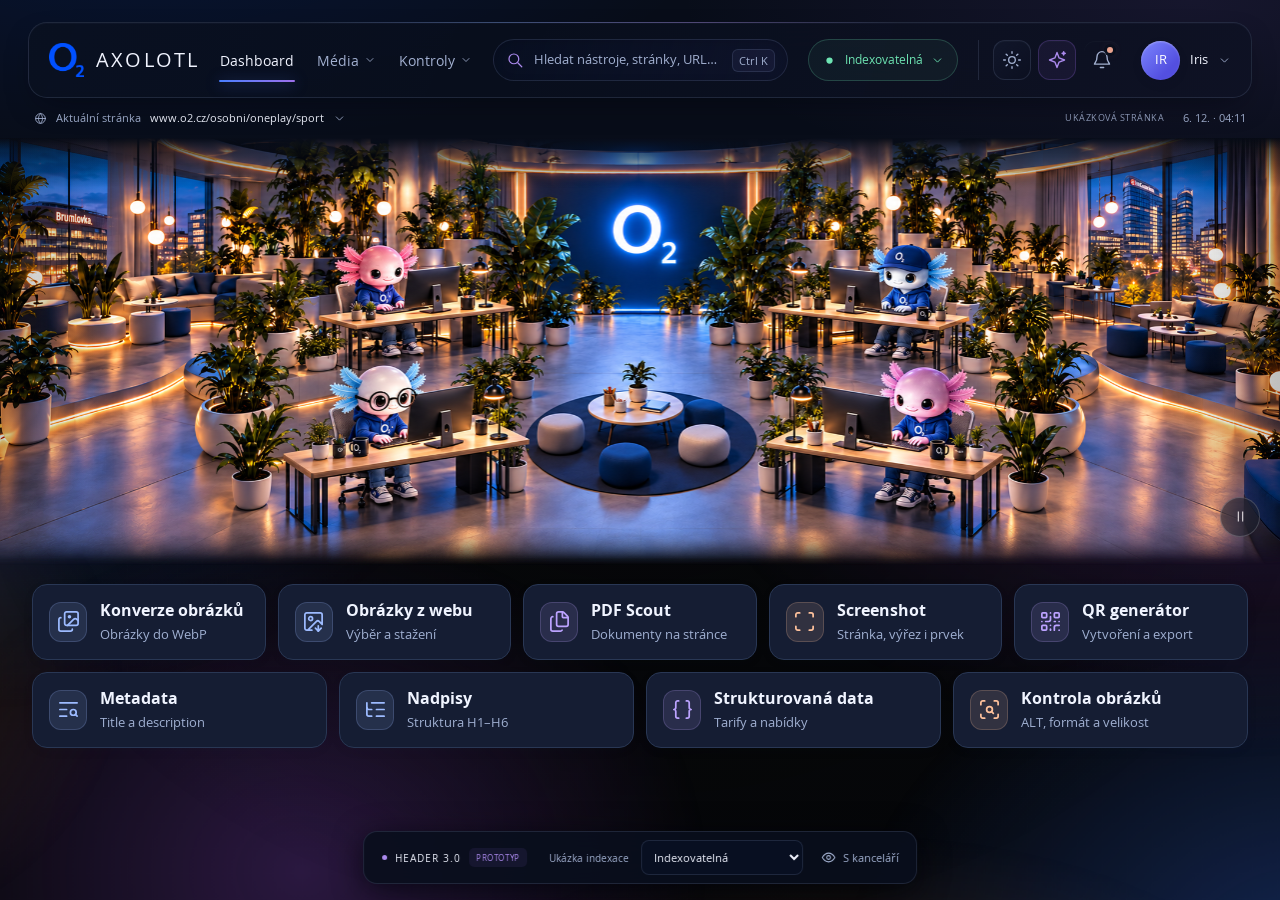
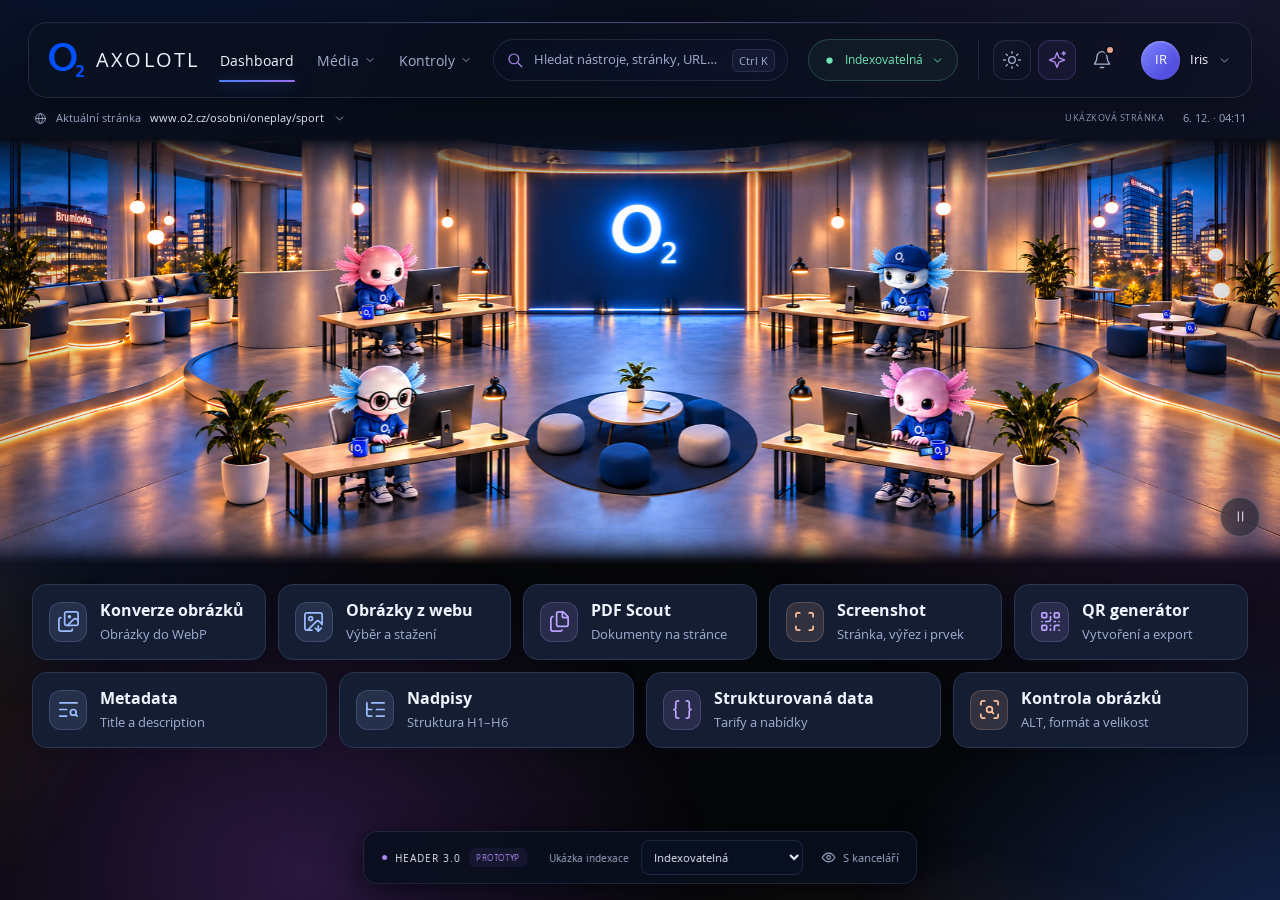
